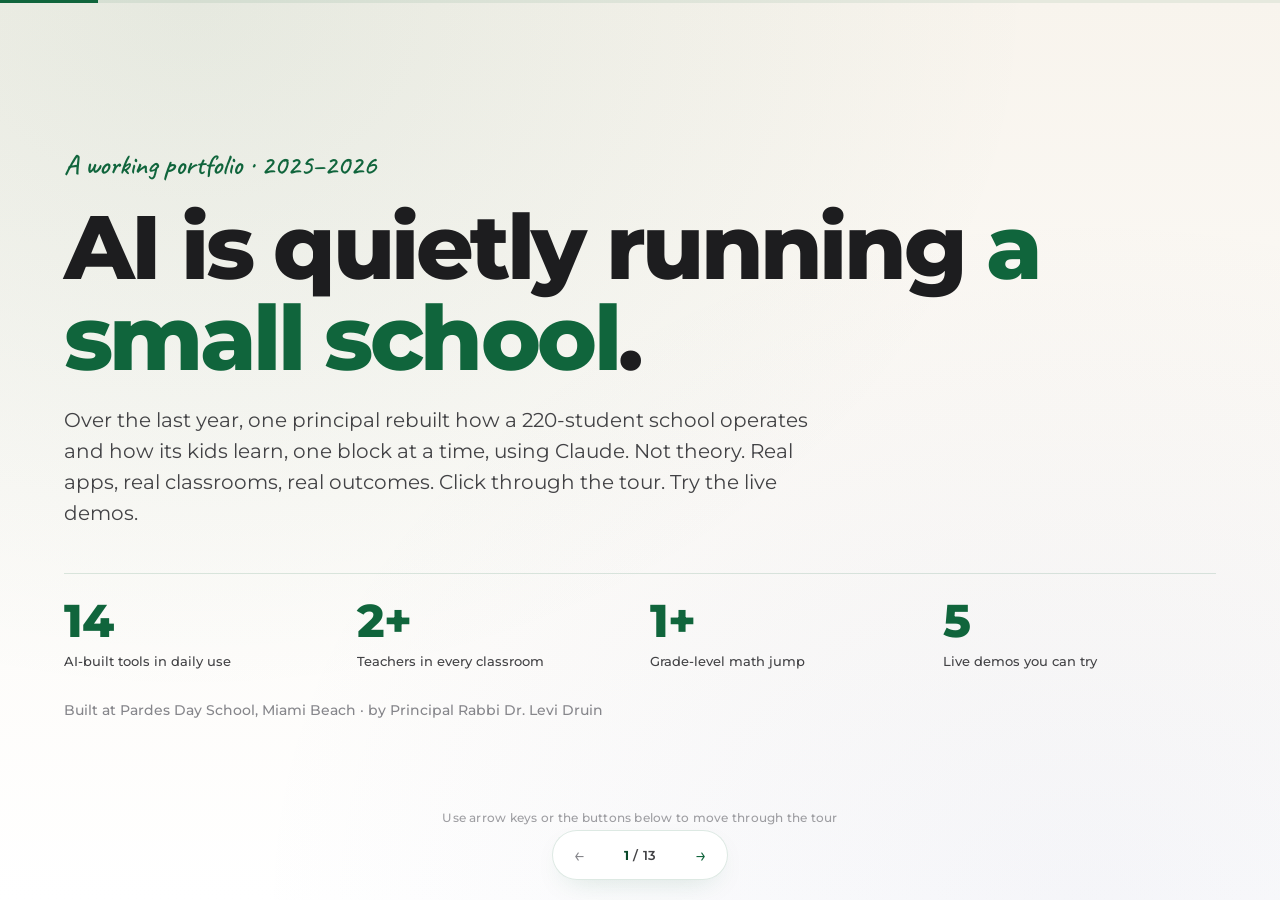
==== index.html @ 95c22a49 "Initial commit: AI portfolio Shareable portfolio of AI tools built at Pardes Day School. Includes ma" ====
<!DOCTYPE html>
<html lang="en">
<head>
<meta charset="utf-8">
<meta name="viewport" content="width=device-width, initial-scale=1">
<meta name="theme-color" content="#0a4a2b">
<title>AI Inside a Small School &middot; A working portfolio</title>
<meta name="description" content="How one principal rebuilt a 220-student school's operations and curriculum with Claude. Interactive demos inside.">
<!-- If you host at a different URL, update the two absolute URLs below so link previews work on iMessage, Slack, and email. -->
<meta property="og:title" content="AI Inside a Small School">
<meta property="og:description" content="How one principal rebuilt a 220-student school with Claude. Five live demos inside.">
<meta property="og:type" content="website">
<meta property="og:url" content="https://drlevidruin.github.io/ai-portfolio/">
<meta property="og:image" content="https://drlevidruin.github.io/ai-portfolio/assets/og-image.png">
<meta property="og:image:type" content="image/png">
<meta property="og:image:width" content="1200">
<meta property="og:image:height" content="630">
<meta name="twitter:card" content="summary_large_image">
<meta name="twitter:title" content="AI Inside a Small School">
<meta name="twitter:description" content="A working portfolio of AI tools built for a 220-student school.">
<meta name="twitter:image" content="https://drlevidruin.github.io/ai-portfolio/assets/og-image.png">
<link rel="icon" type="image/svg+xml" href="assets/favicon.svg">
<link rel="preconnect" href="https://fonts.googleapis.com">
<link rel="preconnect" href="https://fonts.gstatic.com" crossorigin>
<link href="https://fonts.googleapis.com/css2?family=Caveat:wght@500;600;700&family=Montserrat:wght@400;500;600;700;800&display=swap" rel="stylesheet">
<link rel="stylesheet" href="assets/css/deck.css">
</head>
<body>

<div class="progress"><div class="progress-fill" id="progressFill"></div></div>

<div class="deck" id="deck">

  <!-- SLIDE 1: HERO -->
  <section class="slide slide--hero active">
    <div class="slide-inner">
      <span class="section-label">A working portfolio &middot; 2025&ndash;2026</span>
      <h1>AI is quietly running <em>a small school</em>.</h1>
      <p class="lede">
        Over the last year, one principal rebuilt how a 220-student school operates and how its kids learn, one block at a time, using Claude. Not theory. Real apps, real classrooms, real outcomes. Click through the tour. Try the live demos.
      </p>
      <div class="stat-row">
        <div class="stat">
          <div class="num">14</div>
          <div class="lab">AI-built tools in daily use</div>
        </div>
        <div class="stat">
          <div class="num">2+</div>
          <div class="lab">Teachers in every classroom</div>
        </div>
        <div class="stat">
          <div class="num">1+</div>
          <div class="lab">Grade-level math jump</div>
        </div>
        <div class="stat">
          <div class="num">5</div>
          <div class="lab">Live demos you can try</div>
        </div>
      </div>
      <div class="contact-line">
        Built at Pardes Day School, Miami Beach &middot; by Principal Rabbi Dr. Levi Druin
      </div>
    </div>
  </section>

  <!-- SLIDE 2: THE WOW STORY -->
  <section class="slide slide--wow">
    <div class="slide-inner">
      <div class="wow-header">
        <span class="section-label">The story that started everything</span>
        <h2>We saved a teaching line. The kids jumped a grade level in math.</h2>
      </div>

      <div class="wow-card">
        <span class="tag">Math &middot; 2025&ndash;2026</span>
        <h3>We chose to equip, not to hire. The results came back fast.</h3>

        <div class="wow-grid">
          <div>
            <h4>The problem</h4>
            <p>A small school could not afford another full-time assistant teacher for math support. Kids who needed extra practice were falling behind, and hiring more staff was not an option.</p>
          </div>
          <div>
            <h4>What we did</h4>
            <p>We went all-in on <strong>HMH Waggle</strong> for adaptive math practice K&ndash;8, licensed 120 students and 6 teachers, and wired it into our own student information system so teachers could track growth in one place. Instead of hiring, we equipped.</p>
          </div>
        </div>

        <div class="impact-stats">
          <div class="impact-stat">
            <div class="n">1+ grade level</div>
            <div class="l">Average math growth in a short window</div>
          </div>
          <div class="impact-stat">
            <div class="n">1 assistant teacher</div>
            <div class="l">Line item we did not have to fund</div>
          </div>
          <div class="impact-stat">
            <div class="n">120 kids</div>
            <div class="l">Personalized practice every week</div>
          </div>
        </div>
      </div>
    </div>
  </section>

  <!-- SLIDE 3: TRY THE DEMOS -->
  <section class="slide slide--demos">
    <div class="slide-inner">
      <div class="slide-title" style="text-align: center;">
        <span class="section-label">Five live demos</span>
        <h2>Click any one. Poke around. No login needed.</h2>
        <p class="sub" style="max-width: 60ch; margin: 18px auto 0;">Each demo runs in your browser with safe dummy data. No real student information anywhere.</p>
      </div>
      <div class="demo-grid">

        <a class="demo-card" href="demos/whatsapp-bot/">
          <div class="demo-icon wa">WA</div>
          <h3>WhatsApp Bot</h3>
          <p>Type a message. Watch Claude read it, decide what it is, and route it automatically.</p>
          <span class="open-hint">Try the demo</span>
        </a>

        <a class="demo-card" href="demos/sis-dashboard/">
          <div class="demo-icon sis">SIS</div>
          <h3>Student Information System</h3>
          <p>A fake classroom with 10 demo students. Click a student, see report card fields, observation notes, growth.</p>
          <span class="open-hint">Try the demo</span>
        </a>

        <a class="demo-card" href="demos/ptc-scheduling/">
          <div class="demo-icon ptc">PTC</div>
          <h3>Parent-Teacher Scheduling</h3>
          <p>Pretend you are a parent. Sign in, see your (fake) kids' teachers, book a 15-minute slot.</p>
          <span class="open-hint">Try the demo</span>
        </a>

        <a class="demo-card" href="demos/reflect-survey/">
          <div class="demo-icon ref">REF</div>
          <h3>Reflect Feedback Survey</h3>
          <p>A working leadership feedback survey. Answer 5 questions, get a sample report at the end.</p>
          <span class="open-hint">Try the demo</span>
        </a>

        <a class="demo-card" href="demos/kriah-coach/">
          <div class="demo-icon kri">KC</div>
          <h3>Kriah Coach</h3>
          <p>A Hebrew reading tracker with demo students. See weekly progress, letters mastered, fluency scores.</p>
          <span class="open-hint">Try the demo</span>
        </a>

      </div>
    </div>
  </section>

  <!-- SLIDE 4: ACT 1 TITLE -->
  <section class="slide slide--act">
    <div class="slide-inner">
      <span class="section-label">Act 1</span>
      <h2>Running the school, <em>smarter</em>.</h2>
      <p class="sub">The back office used to be paper, email, and spreadsheets. Now it is a set of small AI-powered apps that each erase an hour of someone's day.</p>
    </div>
  </section>

  <!-- SLIDE 5: OPS APPS GRID -->
  <section class="slide">
    <div class="slide-inner">
      <div class="slide-title">
        <span class="section-label">The daily operations stack</span>
        <h2>Five apps running the school right now.</h2>
      </div>
      <div class="project-grid">

        <a class="card flagship" href="demos/whatsapp-bot/">
          <span class="tag">Live &middot; Staff-wide</span>
          <h3>Pardes WhatsApp Bot</h3>
          <p class="summary">Staff text the school number. Claude reads the message, decides whether it is a time-off request or a supply order, and routes it to the right place. No app to download. Nobody re-types anything.</p>
          <div class="rows">
            <div class="row"><span class="k">Replaces</span><span class="v">Email chains, manual re-entry, Slack pings for supply requests.</span></div>
            <div class="row"><span class="k">Cost</span><span class="v"><b>Roughly $0.0017 per message</b> for Claude classification, based on our observed usage. Negligible compared to the hours it saves.</span></div>
          </div>
          <span class="open-hint">Try the live demo</span>
        </a>

        <a class="card" href="demos/sis-dashboard/">
          <span class="tag">Live &middot; 220 students</span>
          <h3>Student Information System</h3>
          <p class="summary">A custom student information system fit to a small school, with 10 sub-apps: admissions, assessments, observation, kriah tracking, and more.</p>
          <div class="rows">
            <div class="row"><span class="k">Replaces</span><span class="v">Commercial SIS platforms that <b>start at $10,000 per year</b>.</span></div>
            <div class="row"><span class="k">Built</span><span class="v">Apps Script + React + Firebase.</span></div>
          </div>
          <span class="open-hint">Try the live demo</span>
        </a>

        <a class="card" href="demos/ptc-scheduling/">
          <span class="tag">Live &middot; Every family</span>
          <h3>Parent-Teacher Conferences</h3>
          <p class="summary">Parents sign in, see every one of their kids' teachers on one dashboard, and book 15-minute slots. Mobile-first.</p>
          <div class="rows">
            <div class="row"><span class="k">Before</span><span class="v">Calendly links, email chains, families with three kids juggling three flows.</span></div>
            <div class="row"><span class="k">Impact</span><span class="v">A parent with three kids sees all their conferences in under 30 seconds.</span></div>
          </div>
          <span class="open-hint">Try the live demo</span>
        </a>

        <div class="card">
          <span class="tag">Live &middot; All staff</span>
          <h3>Staff Time Clock</h3>
          <p class="summary">A web-based time clock tied to our own attendance engine. Teachers clock in from any device. Payroll gets clean data automatically.</p>
          <div class="rows">
            <div class="row"><span class="k">Replaces</span><span class="v">Paper sign-in and per-employee time-tracking subscriptions.</span></div>
            <div class="row"><span class="k">Built</span><span class="v">Apps Script + custom attendance engine + email digests.</span></div>
          </div>
        </div>

        <a class="card" href="https://drlevidruin.github.io/pardes-website/" target="_blank" rel="noopener">
          <span class="tag">Live &middot; Public</span>
          <h3>pardesdayschool.org</h3>
          <p class="summary">The school's public website, rebuilt in-house with AI. Fast, warm, and tells the Pardes story. Paired with a full rebrand strategy.</p>
          <div class="rows">
            <div class="row"><span class="k">Replaces</span><span class="v">Web-agency quotes that ranged from several thousand dollars up.</span></div>
            <div class="row"><span class="k">Built</span><span class="v">HTML + JSON data layer for no-code staff edits.</span></div>
          </div>
          <span class="open-hint">Open the live site</span>
        </a>

      </div>
    </div>
  </section>

  <!-- SLIDE 6: DATA ARCHITECTURE -->
  <section class="slide slide--data">
    <div class="slide-inner">
      <div class="slide-title">
        <span class="section-label">Behind the scenes</span>
        <h2>How all of these apps actually talk to each other.</h2>
        <p class="sub" style="max-width: 68ch; margin-top: 14px;">None of these tools work in isolation. The WhatsApp bot writes into the SIS. The Time Clock pipes attendance into every student view. Waggle's math data shows up on the student card. Claude is the brain that ties it together in natural language. Here is the actual data flow.</p>
      </div>
      <div class="arch">
        <!-- Sources -->
        <div class="arch-col">
          <div class="arch-group-label">Who touches the system</div>
          <div class="arch-node src">Staff phone<span>WhatsApp</span></div>
          <div class="arch-node src">Parent phone<span>Web app</span></div>
          <div class="arch-node src">Teacher laptop<span>SIS login</span></div>
          <div class="arch-node src">Student Chromebook<span>Waggle</span></div>
        </div>
        <!-- Middle -->
        <div class="arch-col center">
          <div class="arch-group-label">The apps</div>
          <div class="arch-node app">WhatsApp Bot</div>
          <div class="arch-node app">PTC Scheduling</div>
          <div class="arch-node app brain">Pardes SIS<span>brain of it all</span></div>
          <div class="arch-node app">Kriah Coach</div>
          <div class="arch-node app">Time Clock</div>
        </div>
        <!-- Storage -->
        <div class="arch-col">
          <div class="arch-group-label">Where the data lives</div>
          <div class="arch-node store">Google Sheets<span>queues + logs</span></div>
          <div class="arch-node store">Firebase<span>SIS records</span></div>
          <div class="arch-node store">Google Calendar<span>PTC bookings</span></div>
          <div class="arch-node store">Email<span>notifications</span></div>
          <div class="arch-node store claude">Claude<span>natural-language layer</span></div>
        </div>
      </div>
      <div class="arch-note">
        <strong>Every box on this diagram is live in our school.</strong> The SIS is built from Apps Script and Firebase. The WhatsApp bot uses Claude to route messages. Data flows between them without anyone re-typing, which is the whole point.
      </div>
    </div>
  </section>

  <!-- SLIDE 7: WEBSITE SHOWCASE -->
  <section class="slide slide--site">
    <div class="slide-inner">
      <div class="slide-title">
        <span class="section-label">The public face</span>
        <h2>pardesdayschool.org, rebuilt from scratch.</h2>
        <p class="sub" style="max-width: 64ch; margin-top: 14px;">The school's public website, designed and built in-house with AI. Apple-inspired storytelling, mobile-first, and maintainable by non-developers through a simple JSON data layer. Every fact on the site is a line in a JSON file the office can edit.</p>
      </div>
      <div class="site-grid">
        <a class="site-preview" href="https://drlevidruin.github.io/pardes-website/" target="_blank" rel="noopener">
          <div class="browser-chrome">
            <div class="dots"><span></span><span></span><span></span></div>
            <div class="bar">pardesdayschool.org</div>
          </div>
          <div class="site-hero">
            <div class="nav-strip">
              <div class="nav-logo">Pardes Day School</div>
              <div class="nav-links"><span>About</span><span>Elementary</span><span>Preschool</span><span>Middle School</span></div>
              <div class="nav-cta">Meet the Team</div>
            </div>
            <div class="hero-label">Est. 2011 &middot; Miami Beach</div>
            <div class="hero-h">The school you <em>wish</em> you had growing up.</div>
            <div class="hero-sub">The Pardes Way &middot; Discover the Difference</div>
          </div>
          <div class="site-footer">Click to open the real site</div>
        </a>
        <div class="site-points">
          <div class="spt">
            <div class="spt-num">1</div>
            <div>
              <h4>JSON-driven content</h4>
              <p>Staff add a newsletter, testimonial, or alert by editing a single JSON line. No code, no CMS license, no web developer.</p>
            </div>
          </div>
          <div class="spt">
            <div class="spt-num">2</div>
            <div>
              <h4>Mobile-first, Apple-inspired</h4>
              <p>The homepage is seven sections long, tells the Pardes story, and loads in under a second. Matches the brand voice.</p>
            </div>
          </div>
          <div class="spt">
            <div class="spt-num">3</div>
            <div>
              <h4>Connected to admissions</h4>
              <p>Inquiry form feeds the SIS admissions module. Every lead is tracked from first click to enrollment.</p>
            </div>
          </div>
          <div class="spt">
            <div class="spt-num">4</div>
            <div>
              <h4>Replaces a web agency</h4>
              <p>A typical agency quote for a comparable school website runs several thousand dollars. This one cost a weekend of work.</p>
            </div>
          </div>
        </div>
      </div>
    </div>
  </section>

  <!-- SLIDE 8: ACT 2 TITLE -->
  <section class="slide slide--act sage">
    <div class="slide-inner">
      <span class="section-label">Act 2</span>
      <h2>Helping kids <em>actually learn</em>.</h2>
      <p class="sub">The back-office apps matter. But this is why we do it. AI in the hands of a real classroom looks different than AI in a startup.</p>
    </div>
  </section>

  <!-- SLIDE 7: CLASSROOM MODULES -->
  <section class="slide">
    <div class="slide-inner">
      <div class="slide-title">
        <span class="section-label">In every classroom</span>
        <h2>Six AI modules inside the SIS.</h2>
      </div>
      <div class="project-grid three">

        <a class="card compact" href="demos/kriah-coach/">
          <span class="tag">Hebrew reading &middot; Try it</span>
          <h3>Kriah Coach</h3>
          <p class="summary">Tracks every child's Hebrew reading: letters, nekudos, fluency, week by week. The foundation of a Jewish child's education.</p>
          <span class="open-hint">Try the live demo</span>
        </a>

        <div class="card compact">
          <span class="tag">Hebrew grammar</span>
          <h3>Lashon HaTorah</h3>
          <p class="summary">Digital redesign of a four-workbook Hebrew grammar curriculum. Prefixes, suffixes, verb tense, all tracked with AI help.</p>
        </div>

        <div class="card compact">
          <span class="tag">Teacher growth</span>
          <h3>Teacher Observation</h3>
          <p class="summary">Walkthrough observations and coaching notes in a structured app. Feedback lands faster. Patterns become visible.</p>
        </div>

        <div class="card compact">
          <span class="tag">Judaic skills</span>
          <h3>Shorashim</h3>
          <p class="summary">Hebrew root-word mastery tracking. The connective tissue of the whole Judaic curriculum.</p>
        </div>

        <div class="card compact">
          <span class="tag">Students</span>
          <h3>ReturnIT</h3>
          <p class="summary">Tracks student item returns and lost-and-found. Parents get notified. Items actually come home.</p>
        </div>

        <div class="card compact">
          <span class="tag">Families</span>
          <h3>Admissions</h3>
          <p class="summary">Application intake and tracking inside the SIS, so every prospective family is followed from inquiry to enrollment.</p>
        </div>

      </div>
    </div>
  </section>

  <!-- SLIDE 8: ACT 3 TITLE -->
  <section class="slide slide--act">
    <div class="slide-inner">
      <span class="section-label">Act 3</span>
      <h2>The <em>soul</em> of the school.</h2>
      <p class="sub">AI is a tool. The soul is ours. Here is what happens when you hand a principal a language model and tell him to build something beautiful for his kids.</p>
    </div>
  </section>

  <!-- SLIDE 9: ARTIFACT GALLERY -->
  <section class="slide slide--gallery">
    <div class="slide-inner">
      <div class="slide-title">
        <span class="section-label">Things made for our kids</span>
      </div>
      <div class="gallery-grid">

        <a class="artifact" href="artifacts/2nd-grade-haggadah-sample.pdf" target="_blank" rel="noopener">
          <div class="thumb hag">My Pesach Haggadah<br>2nd Grade</div>
          <h4>2nd Grade Haggadah</h4>
          <p>A full illustrated, print-ready Passover Haggadah tuned for 2nd graders. Used at real seders this year.</p>
          <span class="open-hint">Open the PDF</span>
        </a>

        <a class="artifact" href="artifacts/5th-grade-haggadah-cheat-sheet.pdf" target="_blank" rel="noopener">
          <div class="thumb cheat">5th Grade<br>Haggadah Cheat Sheet</div>
          <h4>5th Grade Cheat Sheet</h4>
          <p>The quick-reference companion for 5th graders leading parts of the seder.</p>
          <span class="open-hint">Open the PDF</span>
        </a>

        <a class="artifact" href="artifacts/rosh-chodesh-dad-jokes.pdf" target="_blank" rel="noopener">
          <div class="thumb jokes">Happy Rosh Chodesh<br>Adar Dad Jokes</div>
          <h4>Rosh Chodesh Adar Dad Jokes</h4>
          <p>Because sometimes AI should make you laugh. A printable holiday dad-jokes PDF. The kids loved it.</p>
          <span class="open-hint">Open the PDF</span>
        </a>

        <div class="artifact">
          <div class="thumb deck">Haggadah<br>Teaching Deck</div>
          <h4>Haggadah Teaching Deck</h4>
          <p>A premium illustrated teaching deck (57 MB) built alongside the Haggadah. Slides, art, printable pages for the classroom.</p>
        </div>

        <div class="artifact">
          <div class="thumb guide">SIS<br>Staff Guide</div>
          <h4>SIS Staff Guide</h4>
          <p>A polished 3 MB illustrated staff manual. The kind of doc a consulting firm would charge real money to produce.</p>
        </div>

        <div class="artifact">
          <div class="thumb brand">The Pardes Way<br>Rebrand Strategy</div>
          <h4>Brand Strategy Document</h4>
          <p>A full brand strategy document, AI-assisted, shaping how the school talks about itself everywhere.</p>
        </div>

      </div>
    </div>
  </section>

  <!-- SLIDE 10: ACT 4 - REFLECT -->
  <section class="slide slide--single">
    <div class="slide-inner">
      <div class="slide-title" style="text-align: center;">
        <span class="section-label">One more thing</span>
        <h2>The project I am most proud of.</h2>
      </div>
      <a class="card flagship big featured-card" href="demos/reflect-survey/">
        <span class="tag">Strategic &middot; Try the demo</span>
        <h3>Reflect</h3>
        <p class="summary">The tool that tells a leader what their staff, board, and supervisors actually think. Running a small organization is isolating work. Reflect ends the silence around it.</p>
        <div class="rows">
          <div class="row"><span class="k">Replaces</span><span class="v">Corporate feedback tools that <b>run $5,000 to $15,000 per year</b> and are built for HR departments, not real leaders.</span></div>
          <div class="row"><span class="k">Built</span><span class="v">Full product: master plan, legal templates, supervisor and staff invite flows, survey prototype, and a clean report format.</span></div>
          <div class="row"><span class="k">Try it</span><span class="v">Take the sample survey. Get a sample report at the end.</span></div>
        </div>
        <span class="open-hint">Try the live demo</span>
      </a>
    </div>
  </section>

  <!-- SLIDE 11: CLOSING -->
  <section class="slide slide--closing">
    <div class="slide-inner closing-inner">
      <span class="section-label">What comes next</span>
      <h2>This is just the <em>beginning</em>.</h2>
      <p class="closing-lede">
        The goal was never the tech. It was a better education for every child. What you just saw is a year of quiet building, after hours, for one reason: the kids deserve the same caliber of tools a startup in Silicon Valley gets to use. If one principal with a laptop and Claude can do this, every small organization can do a version of it.
      </p>

      <div class="next-grid">
        <div class="next-item">
          <div class="n">Coming</div>
          <h4>AI tutors for every subject</h4>
          <p>Kriah Coach was the start. Imagine a Chumash tutor, a Mishnah tutor, a math tutor, each knowing where every child is and what they need tomorrow.</p>
        </div>
        <div class="next-item">
          <div class="n">Coming</div>
          <h4>A Kriah Coach that listens</h4>
          <p>Voice AI that actually hears a child read aloud, tells them which word they stumbled on, and tracks it for the teacher. Every kid, every day.</p>
        </div>
        <div class="next-item">
          <div class="n">Coming</div>
          <h4>A parent family assistant</h4>
          <p>A portal that answers every parent question in plain language, on their phone. Homework, snacks, schedules, report cards, all in one place.</p>
        </div>
      </div>

      <div class="signature">
        <div>Built at Pardes Day School &middot; Miami Beach &middot; Principal Rabbi Dr. Levi Druin</div>
        <div><a href="https://drlevidruin.github.io/pardes-website/" target="_blank" rel="noopener">View the rebuilt site &rarr;</a></div>
      </div>
    </div>
  </section>

</div>

<div class="hint">Use arrow keys or the buttons below to move through the tour</div>

<div class="nav-bar">
  <button type="button" class="nav-btn prev" id="prevBtn" aria-label="Previous slide">&#8592;</button>
  <div class="counter"><span class="curr" id="counter">1</span> / <span id="total">13</span></div>
  <button type="button" class="nav-btn next" id="nextBtn" aria-label="Next slide">&#8594;</button>
</div>

<script src="assets/deck.js"></script>
</body>
</html>
---- assets/css/deck.css ----
:root {
  --forest: #10653c;
  --forest-dark: #0a4a2b;
  --forest-soft: #b7e2c6;
  --navy: #343e85;
  --cream: #f8f4ed;
  --sage: #e8ede5;
  --sage-light: #f0f4ee;
  --white: #ffffff;
  --text-dark: #1d1d1f;
  --text-body: #424245;
  --text-light: #86868b;
  --line: rgba(16, 101, 60, 0.14);
  --line-soft: rgba(0, 0, 0, 0.06);
}
* { box-sizing: border-box; }
html, body { height: 100%; }
body {
  margin: 0;
  font-family: 'Montserrat', system-ui, -apple-system, sans-serif;
  font-size: 17px;
  line-height: 1.55;
  color: var(--text-body);
  background: var(--white);
  -webkit-font-smoothing: antialiased;
  overflow: hidden;
}
h1, h2, h3, h4 {
  font-family: 'Montserrat', sans-serif;
  font-weight: 800;
  letter-spacing: -0.02em;
  line-height: 1.04;
  color: var(--text-dark);
  margin: 0;
}
a { color: inherit; text-decoration: none; }
strong { color: var(--forest); font-weight: 700; }
.section-label {
  display: inline-block;
  font-family: 'Caveat', cursive;
  font-size: 28px;
  font-weight: 600;
  color: var(--forest);
  margin-bottom: 14px;
}

/* Deck */
.deck { position: relative; width: 100vw; height: 100vh; overflow: hidden; }
.slide {
  position: absolute; inset: 0;
  padding: clamp(40px, 5vw, 72px) clamp(28px, 5vw, 80px) 100px;
  opacity: 0;
  transform: translateY(24px);
  transition: opacity 0.45s ease, transform 0.55s cubic-bezier(0.16, 1, 0.3, 1);
  pointer-events: none;
  overflow: auto;
  display: flex;
  flex-direction: column;
  justify-content: center;
}
.slide.active { opacity: 1; transform: translateY(0); pointer-events: auto; }
.slide-inner { max-width: 1200px; margin: 0 auto; width: 100%; }

/* Progress + nav */
.progress { position: fixed; top: 0; left: 0; right: 0; height: 3px; background: rgba(16, 101, 60, 0.08); z-index: 100; }
.progress-fill { height: 100%; background: var(--forest); width: 0%; transition: width 0.45s cubic-bezier(0.16, 1, 0.3, 1); }
.nav-bar {
  position: fixed; bottom: 20px; left: 50%; transform: translateX(-50%);
  display: flex; align-items: center; gap: 8px;
  background: rgba(255, 255, 255, 0.9);
  backdrop-filter: blur(14px); -webkit-backdrop-filter: blur(14px);
  border: 1px solid var(--line); border-radius: 999px;
  padding: 6px 8px; z-index: 50;
  box-shadow: 0 10px 30px -14px rgba(16, 101, 60, 0.22);
}
.nav-btn {
  width: 36px; height: 36px;
  border: none; background: transparent; color: var(--forest);
  font-size: 20px; line-height: 1; border-radius: 999px;
  cursor: pointer; display: inline-flex; align-items: center; justify-content: center;
  transition: background 0.18s ease; font-family: inherit;
}
.nav-btn:hover { background: var(--sage-light); }
.nav-btn:disabled { color: var(--text-light); cursor: not-allowed; }
.counter { font-size: 13px; font-weight: 600; color: var(--text-body); padding: 0 14px; min-width: 70px; text-align: center; letter-spacing: 0.02em; }
.counter .curr { color: var(--forest-dark); font-weight: 700; }
.hint { position: fixed; bottom: 72px; left: 50%; transform: translateX(-50%); font-size: 12px; color: var(--text-light); font-weight: 500; letter-spacing: 0.02em; opacity: 0.8; pointer-events: none; z-index: 40; }

/* Hero */
.slide--hero {
  background:
    radial-gradient(ellipse at 15% 0%, rgba(16,101,60,0.08) 0%, transparent 55%),
    radial-gradient(ellipse at 85% 100%, rgba(52,62,133,0.05) 0%, transparent 55%),
    linear-gradient(180deg, var(--cream) 0%, #ffffff 100%);
}
.slide--hero h1 { font-size: clamp(44px, 7vw, 92px); line-height: 1.02; color: var(--text-dark); max-width: 16ch; font-weight: 800; letter-spacing: -0.04em; }
.slide--hero h1 em { font-style: normal; color: var(--forest); }
.slide--hero .lede { margin-top: 22px; font-size: clamp(17px, 1.8vw, 20px); max-width: 58ch; color: var(--text-body); line-height: 1.55; }
.stat-row { display: grid; grid-template-columns: repeat(4, 1fr); gap: 20px; margin-top: 44px; padding-top: 24px; border-top: 1px solid var(--line); }
.stat .num { font-size: clamp(30px, 4.4vw, 46px); font-weight: 800; color: var(--forest); line-height: 1; letter-spacing: -0.03em; }
.stat .lab { margin-top: 8px; font-size: 12.5px; color: var(--text-body); font-weight: 500; }
.contact-line { margin-top: 28px; font-size: 13.5px; color: var(--text-light); font-weight: 500; }
.contact-line a { color: var(--navy); font-weight: 600; }
.contact-line a:hover { color: var(--forest); }

/* Wow */
.slide--wow { background: var(--cream); }
.wow-header { text-align: center; margin-bottom: 28px; }
.wow-header h2 { font-size: clamp(28px, 4vw, 44px); color: var(--text-dark); max-width: 24ch; margin: 0 auto; font-weight: 800; letter-spacing: -0.03em; }
.wow-card {
  background: var(--white); border: 1px solid var(--line); border-radius: 20px;
  padding: clamp(28px, 4vw, 48px); position: relative; overflow: hidden;
  box-shadow: 0 24px 50px -32px rgba(16, 101, 60, 0.22);
}
.wow-card::before { content: ""; position: absolute; left: 0; top: 0; bottom: 0; width: 5px; background: var(--forest); }
.wow-card .tag { display: inline-block; font-size: 11px; letter-spacing: 0.14em; text-transform: uppercase; color: var(--forest); font-weight: 700; padding: 6px 12px; border: 1px solid var(--line); border-radius: 999px; margin-bottom: 18px; }
.wow-card h3 { font-size: clamp(24px, 3.2vw, 36px); color: var(--text-dark); max-width: 22ch; font-weight: 800; letter-spacing: -0.02em; }
.wow-grid { display: grid; grid-template-columns: 1fr 1fr; gap: 36px; margin-top: 28px; }
.wow-grid h4 { font-size: 11.5px; letter-spacing: 0.14em; text-transform: uppercase; color: var(--forest); font-weight: 700; margin-bottom: 8px; }
.wow-grid p { margin: 0; color: var(--text-body); font-size: 15.5px; line-height: 1.55; }
.impact-stats { display: grid; grid-template-columns: repeat(3, 1fr); gap: 24px; margin-top: 32px; padding-top: 24px; border-top: 1px solid var(--line); }
.impact-stat .n { font-size: clamp(20px, 2.6vw, 28px); font-weight: 800; color: var(--forest); letter-spacing: -0.02em; line-height: 1.05; }
.impact-stat .l { margin-top: 6px; font-size: 12.5px; color: var(--text-body); font-weight: 500; line-height: 1.45; }

/* Act intro */
.slide--act { text-align: center; background: radial-gradient(ellipse at 50% 20%, rgba(16,101,60,0.05), transparent 60%), #ffffff; }
.slide--act.sage { background: var(--sage-light); }
.slide--act .section-label { font-size: 32px; }
.slide--act h2 { font-size: clamp(40px, 6vw, 80px); color: var(--text-dark); max-width: 18ch; margin: 0 auto; font-weight: 800; letter-spacing: -0.035em; }
.slide--act h2 em { font-style: normal; color: var(--forest); }
.slide--act .sub { margin: 24px auto 0; max-width: 52ch; color: var(--text-body); font-size: clamp(16px, 1.6vw, 19px); }

/* Demo cards slide */
.slide--demos { background: linear-gradient(180deg, var(--cream) 0%, #ffffff 100%); }
.demo-grid { display: grid; grid-template-columns: repeat(3, 1fr); gap: 20px; margin-top: 20px; }
.demo-card {
  background: var(--white); border: 1px solid var(--line-soft); border-radius: 16px;
  padding: 24px; text-decoration: none; color: inherit; display: flex; flex-direction: column;
  transition: transform 0.2s ease, box-shadow 0.2s ease, border-color 0.2s ease;
  position: relative;
}
.demo-card:hover { transform: translateY(-4px); box-shadow: 0 20px 36px -22px rgba(16, 101, 60, 0.28); border-color: var(--line); }
.demo-icon {
  width: 52px; height: 52px; border-radius: 12px; display: flex; align-items: center; justify-content: center;
  color: white; font-weight: 800; font-size: 18px; letter-spacing: -0.01em; margin-bottom: 16px;
}
.demo-icon.wa { background: linear-gradient(135deg, #10653c, #25d366); }
.demo-icon.sis { background: linear-gradient(135deg, #343e85, #10653c); }
.demo-icon.ptc { background: linear-gradient(135deg, #d4940a, #10653c); }
.demo-icon.ref { background: linear-gradient(135deg, #0a4a2b, #343e85); }
.demo-icon.kri { background: linear-gradient(135deg, #343e85, #d4940a); }
.demo-card h3 { font-size: 20px; color: var(--text-dark); margin-bottom: 8px; font-weight: 800; letter-spacing: -0.01em; }
.demo-card p { font-size: 14px; color: var(--text-body); margin: 0 0 14px; line-height: 1.5; }
.demo-card .open-hint { margin-top: auto; font-size: 12.5px; font-weight: 700; color: var(--forest); letter-spacing: 0.04em; text-transform: uppercase; display: inline-flex; align-items: center; gap: 5px; }
.demo-card .open-hint::after { content: "\2192"; transition: transform 0.2s ease; }
.demo-card:hover .open-hint::after { transform: translateX(3px); }

/* Project cards */
.slide-title { margin-bottom: 28px; }
.slide-title .section-label { font-size: 24px; }
.slide-title h2 { font-size: clamp(26px, 3.6vw, 38px); color: var(--text-dark); font-weight: 800; letter-spacing: -0.02em; }
.project-grid { display: grid; grid-template-columns: repeat(2, 1fr); gap: 18px; }
.project-grid.three { grid-template-columns: repeat(3, 1fr); }
.card {
  background: var(--white); border: 1px solid var(--line-soft); border-radius: 16px;
  padding: 24px; position: relative; display: flex; flex-direction: column;
  transition: transform 0.2s ease, box-shadow 0.2s ease, border-color 0.2s ease;
  color: inherit; text-decoration: none; min-height: 0;
}
a.card:hover { transform: translateY(-3px); box-shadow: 0 18px 36px -22px rgba(16, 101, 60, 0.25); border-color: var(--line); }
.card .tag { display: inline-block; font-size: 10.5px; letter-spacing: 0.14em; text-transform: uppercase; color: var(--forest); font-weight: 700; margin-bottom: 10px; }
.card h3 { font-size: 22px; color: var(--text-dark); margin-bottom: 10px; font-weight: 800; letter-spacing: -0.02em; }
.card .summary { color: var(--text-body); font-size: 14.5px; margin-bottom: 14px; line-height: 1.5; }
.card .rows { display: flex; flex-direction: column; gap: 8px; margin-top: auto; padding-top: 14px; border-top: 1px solid var(--line-soft); }
.card .row { display: grid; grid-template-columns: 72px 1fr; gap: 12px; font-size: 13px; }
.card .row .k { font-size: 9.5px; letter-spacing: 0.12em; text-transform: uppercase; color: var(--text-light); font-weight: 700; padding-top: 3px; }
.card .row .v { color: var(--text-body); line-height: 1.45; }
.card .row .v b { color: var(--forest); font-weight: 700; }
.card .open-hint { margin-top: 12px; font-size: 12px; font-weight: 600; color: var(--forest); display: inline-flex; align-items: center; gap: 4px; }
.card .open-hint::after { content: "\2192"; transition: transform 0.2s ease; }
a.card:hover .open-hint::after { transform: translateX(3px); }
.card.flagship { border-color: rgba(16, 101, 60, 0.3); background: linear-gradient(180deg, #ffffff 0%, #f5faf2 100%); }
.card.big h3 { font-size: 28px; margin-bottom: 14px; }
.card.big .summary { font-size: 16px; }
.card.compact h3 { font-size: 18px; }
.card.compact .summary { font-size: 13.5px; margin-bottom: 10px; }
.slide--single { justify-content: center; }
.featured-card { max-width: 900px; margin: 0 auto; width: 100%; }

/* Gallery */
.slide--gallery { background: var(--sage-light); }
.gallery-grid { display: grid; grid-template-columns: repeat(3, 1fr); gap: 16px; }
.artifact {
  background: var(--white); border: 1px solid var(--line-soft); border-radius: 14px;
  padding: 18px; position: relative; overflow: hidden;
  transition: transform 0.2s ease, box-shadow 0.2s ease;
  color: inherit; display: block; text-decoration: none;
}
a.artifact:hover { transform: translateY(-3px); box-shadow: 0 16px 30px -20px rgba(16, 101, 60, 0.25); }
.artifact .thumb {
  height: 130px; border-radius: 9px; margin-bottom: 14px;
  display: flex; align-items: center; justify-content: center;
  font-family: 'Montserrat', sans-serif; font-weight: 700; color: white;
  text-align: center; padding: 14px; line-height: 1.15; font-size: 17px; letter-spacing: -0.01em;
}
.thumb.hag { background: linear-gradient(135deg, #10653c, #343e85); }
.thumb.deck { background: linear-gradient(135deg, #343e85, #10653c); }
.thumb.jokes { background: linear-gradient(135deg, #d4940a, #10653c); }
.thumb.guide { background: linear-gradient(135deg, #0a4a2b, #343e85); }
.thumb.profile { background: linear-gradient(135deg, #343e85, #0a4a2b); }
.thumb.brand { background: linear-gradient(135deg, #10653c, #0a4a2b); }
.thumb.cheat { background: linear-gradient(135deg, #343e85, #d4940a); }
.artifact h4 { font-size: 16px; color: var(--text-dark); margin-bottom: 6px; font-weight: 800; letter-spacing: -0.01em; }
.artifact p { font-size: 13px; color: var(--text-body); margin: 0; line-height: 1.5; }
.artifact .open-hint { margin-top: 10px; font-size: 11.5px; font-weight: 600; color: var(--forest); display: inline-flex; align-items: center; gap: 4px; }
.artifact .open-hint::after { content: "\2192"; }

/* Closing */
.slide--closing { background: var(--forest-dark); color: var(--white); position: relative; }
.slide--closing::before { content: ""; position: absolute; inset: 0; background: radial-gradient(ellipse at 80% 0%, rgba(255,255,255,0.06), transparent 55%); pointer-events: none; }
.closing-inner { position: relative; z-index: 1; max-width: 1100px; margin: 0 auto; width: 100%; }
.slide--closing .section-label { color: var(--forest-soft); margin-bottom: 16px; font-size: 32px; }
.slide--closing h2 { font-size: clamp(36px, 5.4vw, 64px); color: var(--white); max-width: 24ch; margin: 0 0 20px; font-weight: 800; letter-spacing: -0.035em; }
.slide--closing h2 em { color: var(--forest-soft); font-style: normal; }
.slide--closing .closing-lede { font-size: clamp(15px, 1.6vw, 18px); max-width: 62ch; margin: 0 0 36px; color: rgba(255,255,255,0.84); line-height: 1.58; }
.next-grid { display: grid; grid-template-columns: repeat(3, 1fr); gap: 16px; margin-top: 28px; }
.next-item { border: 1px solid rgba(255,255,255,0.15); border-radius: 14px; padding: 22px; background: rgba(255,255,255,0.04); }
.next-item .n { font-family: 'Caveat', cursive; font-size: 20px; color: var(--forest-soft); margin-bottom: 4px; font-weight: 600; }
.next-item h4 { font-size: 18px; color: var(--white); margin-bottom: 8px; letter-spacing: -0.01em; }
.next-item p { font-size: 13.5px; color: rgba(255,255,255,0.78); margin: 0; line-height: 1.55; }
.signature { margin-top: 44px; padding-top: 28px; border-top: 1px solid rgba(255,255,255,0.15); color: rgba(255,255,255,0.72); font-size: 14px; display: flex; justify-content: space-between; align-items: center; flex-wrap: wrap; gap: 12px; }
.signature a { color: var(--forest-soft); font-weight: 600; }

/* Responsive */
@media (max-width: 900px) {
  .slide { padding: 40px 24px 96px; }
  .stat-row { grid-template-columns: 1fr 1fr; gap: 16px; }
  .wow-grid { grid-template-columns: 1fr; gap: 20px; }
  .impact-stats { grid-template-columns: 1fr; gap: 16px; }
  .project-grid, .project-grid.three, .demo-grid { grid-template-columns: 1fr; }
  .gallery-grid { grid-template-columns: 1fr; }
  .next-grid { grid-template-columns: 1fr; }
  .card { padding: 20px; }
  .card .row { grid-template-columns: 62px 1fr; }
  .hint { display: none; }
}
@media (max-width: 1100px) {
  .gallery-grid { grid-template-columns: repeat(2, 1fr); }
  .project-grid.three { grid-template-columns: repeat(2, 1fr); }
  .demo-grid { grid-template-columns: repeat(2, 1fr); }
}

/* ==========================================================================
   Data architecture slide
   ========================================================================== */
.slide--data { background: linear-gradient(180deg, #ffffff 0%, #f5faf2 100%); }
.arch {
  display: grid; grid-template-columns: 1fr 1.2fr 1fr; gap: 24px; margin-top: 12px;
  align-items: start;
}
.arch-col { display: flex; flex-direction: column; gap: 10px; position: relative; }
.arch-col.center { padding: 0 12px; }
.arch-group-label {
  font-family: 'Caveat', cursive; color: var(--forest); font-size: 19px; font-weight: 600;
  margin-bottom: 6px; letter-spacing: 0.01em;
}
.arch-node {
  background: var(--white); border: 1px solid var(--line-soft); border-radius: 12px;
  padding: 12px 16px; font-size: 14.5px; font-weight: 700; color: var(--text-dark);
  display: flex; flex-direction: column; gap: 2px;
  box-shadow: 0 4px 10px -6px rgba(16,101,60,0.18);
  position: relative;
}
.arch-node span {
  font-size: 11px; color: var(--text-light); font-weight: 500; letter-spacing: 0.02em;
}
.arch-node.src { border-left: 3px solid var(--navy); }
.arch-node.app { border-left: 3px solid var(--forest); background: #fafbfa; }
.arch-node.app.brain { background: linear-gradient(135deg, #0a4a2b, #10653c); color: white; border-left: 3px solid #d4940a; box-shadow: 0 10px 24px -10px rgba(16,101,60,0.4); }
.arch-node.app.brain span { color: var(--forest-soft); }
.arch-node.store { border-left: 3px solid #d4940a; }
.arch-node.store.claude { background: linear-gradient(135deg, #1d1d1f, #343e85); color: white; border-left: 3px solid var(--forest-soft); }
.arch-node.store.claude span { color: rgba(255,255,255,0.7); }
.arch-note {
  margin-top: 22px; padding: 16px 20px; background: white; border: 1px solid var(--line);
  border-radius: 12px; font-size: 14.5px; color: var(--text-body); line-height: 1.55;
  text-align: center;
}
.arch-note strong { color: var(--forest); font-weight: 700; }
@media (max-width: 900px) {
  .arch { grid-template-columns: 1fr; gap: 20px; }
}

/* ==========================================================================
   Website showcase slide
   ========================================================================== */
.slide--site { background: linear-gradient(180deg, var(--cream) 0%, #ffffff 100%); }
.site-grid { display: grid; grid-template-columns: 1.1fr 1fr; gap: 28px; margin-top: 16px; }
.site-preview {
  display: block; text-decoration: none; color: inherit;
  border-radius: 14px; overflow: hidden;
  background: white; border: 1px solid var(--line-soft);
  box-shadow: 0 24px 48px -24px rgba(16,101,60,0.2);
  transition: transform 0.2s ease, box-shadow 0.2s ease;
}
.site-preview:hover { transform: translateY(-3px); box-shadow: 0 28px 56px -24px rgba(16,101,60,0.3); }
.browser-chrome {
  display: flex; align-items: center; gap: 12px; padding: 10px 14px;
  background: #f5f5f3; border-bottom: 1px solid var(--line-soft);
}
.browser-chrome .dots { display: flex; gap: 6px; }
.browser-chrome .dots span { width: 10px; height: 10px; border-radius: 50%; background: #e0e0dc; }
.browser-chrome .bar {
  flex: 1; background: white; border: 1px solid #e9e9e5; border-radius: 999px;
  padding: 4px 12px; font-size: 11.5px; color: var(--text-light); font-family: 'SF Mono', Menlo, monospace;
}
.site-hero {
  padding: 32px 40px 40px;
  background:
    radial-gradient(ellipse at 80% 0%, rgba(52,62,133,0.08) 0%, transparent 55%),
    radial-gradient(ellipse at 0% 100%, rgba(16,101,60,0.06) 0%, transparent 55%),
    linear-gradient(180deg, var(--cream) 0%, #ffffff 100%);
  min-height: 280px;
}
.nav-strip {
  display: flex; align-items: center; gap: 20px; margin-bottom: 28px;
}
.nav-logo { font-weight: 800; color: var(--navy); font-size: 14px; letter-spacing: -0.01em; }
.nav-links { flex: 1; display: flex; gap: 14px; font-size: 11.5px; color: var(--text-body); font-weight: 600; }
.nav-cta { font-size: 11px; font-weight: 700; color: white; background: var(--forest); padding: 5px 10px; border-radius: 6px; }
.hero-label { font-family: 'Caveat', cursive; color: var(--forest); font-size: 22px; font-weight: 600; margin-bottom: 6px; }
.hero-h { font-size: 32px; font-weight: 800; color: var(--text-dark); letter-spacing: -0.025em; line-height: 1.05; max-width: 14ch; }
.hero-h em { color: #7ecc9f; font-style: italic; font-weight: 500; }
.hero-sub { margin-top: 16px; font-size: 13px; color: var(--text-body); font-weight: 600; }
.site-footer { padding: 10px 14px; background: #fafbfa; border-top: 1px solid var(--line-soft); font-size: 11.5px; color: var(--forest); font-weight: 700; text-align: center; letter-spacing: 0.04em; text-transform: uppercase; }
.site-points { display: flex; flex-direction: column; gap: 14px; }
.spt { display: grid; grid-template-columns: 34px 1fr; gap: 14px; align-items: start; }
.spt-num { width: 34px; height: 34px; border-radius: 50%; background: var(--sage-light); color: var(--forest-dark); display: flex; align-items: center; justify-content: center; font-weight: 800; font-size: 14px; flex-shrink: 0; }
.spt h4 { font-size: 16px; margin-bottom: 4px; font-weight: 800; letter-spacing: -0.01em; }
.spt p { font-size: 13.5px; color: var(--text-body); margin: 0; line-height: 1.5; }
@media (max-width: 900px) {
  .site-grid { grid-template-columns: 1fr; }
  .hero-h { font-size: 24px; }
  .nav-links { display: none; }
}
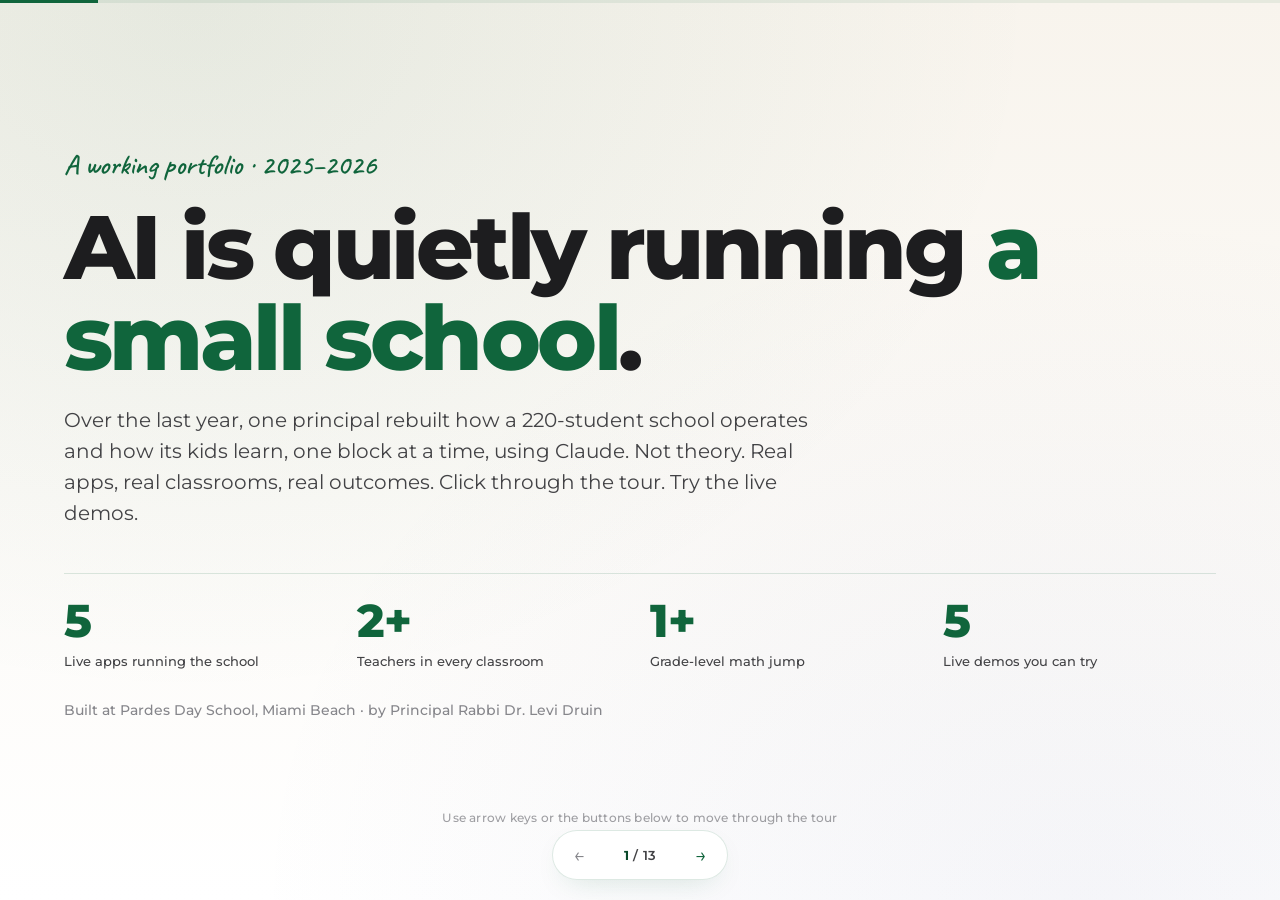
==== commit 8ff2d8ed: "Authenticity pass: match demos to the real Pardes systems Reflect: full rewrite to match the actual " ====
--- a/index.html
+++ b/index.html
@@ -41,8 +41,8 @@
       </p>
       <div class="stat-row">
         <div class="stat">
-          <div class="num">14</div>
-          <div class="lab">AI-built tools in daily use</div>
+          <div class="num">5</div>
+          <div class="lab">Live apps running the school</div>
         </div>
         <div class="stat">
           <div class="num">2+</div>
@@ -340,50 +340,50 @@
     </div>
   </section>
 
-  <!-- SLIDE 7: CLASSROOM MODULES -->
+  <!-- SLIDE 7: SIS FEATURES + FUTURE MODULES -->
   <section class="slide">
     <div class="slide-inner">
       <div class="slide-title">
-        <span class="section-label">In every classroom</span>
-        <h2>Six AI modules inside the SIS.</h2>
+        <span class="section-label">Inside the SIS</span>
+        <h2>What is live today, and what we are building next.</h2>
       </div>
       <div class="project-grid three">
 
+        <div class="card compact">
+          <span class="tag">Live &middot; Every teacher</span>
+          <h3>Dashboard + Profiles</h3>
+          <p class="summary">Student counts by grade and gender, click into a full profile with family info, attendance history, report card PDFs, and color-coded principal report history.</p>
+        </div>
+
+        <div class="card compact">
+          <span class="tag">Live &middot; Every day</span>
+          <h3>Attendance V2</h3>
+          <p class="summary">Google Forms-based attendance intake with tardy detection. Teachers submit daily, results feed the SIS instantly. Parent tardy emails ready to enable when the policy is approved.</p>
+        </div>
+
+        <div class="card compact">
+          <span class="tag">Live &middot; All staff</span>
+          <h3>Staff Directory</h3>
+          <p class="summary">Staff records, clock-in and clock-out data, PTO tracking, and HR notes. Role-based: admins see everything, teachers see only themselves and their class.</p>
+        </div>
+
+        <div class="card compact">
+          <span class="tag">Live &middot; K-5</span>
+          <h3>Principal Reports</h3>
+          <p class="summary">Structured principal observations archived as PDFs in Drive. Color-coded history per student so patterns jump out over multiple years.</p>
+        </div>
+
         <a class="card compact" href="demos/kriah-coach/">
-          <span class="tag">Hebrew reading &middot; Try it</span>
+          <span class="tag">Prototype &middot; Try the design</span>
           <h3>Kriah Coach</h3>
-          <p class="summary">Tracks every child's Hebrew reading: letters, nekudos, fluency, week by week. The foundation of a Jewish child's education.</p>
+          <p class="summary">A planned module for per-child Hebrew reading: letters, nekudos, fluency, week by week. The demo shows what this will look like when it lands in the SIS.</p>
           <span class="open-hint">Try the live demo</span>
         </a>
 
         <div class="card compact">
-          <span class="tag">Hebrew grammar</span>
-          <h3>Lashon HaTorah</h3>
-          <p class="summary">Digital redesign of a four-workbook Hebrew grammar curriculum. Prefixes, suffixes, verb tense, all tracked with AI help.</p>
-        </div>
-
-        <div class="card compact">
-          <span class="tag">Teacher growth</span>
-          <h3>Teacher Observation</h3>
-          <p class="summary">Walkthrough observations and coaching notes in a structured app. Feedback lands faster. Patterns become visible.</p>
-        </div>
-
-        <div class="card compact">
-          <span class="tag">Judaic skills</span>
-          <h3>Shorashim</h3>
-          <p class="summary">Hebrew root-word mastery tracking. The connective tissue of the whole Judaic curriculum.</p>
-        </div>
-
-        <div class="card compact">
-          <span class="tag">Students</span>
-          <h3>ReturnIT</h3>
-          <p class="summary">Tracks student item returns and lost-and-found. Parents get notified. Items actually come home.</p>
-        </div>
-
-        <div class="card compact">
-          <span class="tag">Families</span>
-          <h3>Admissions</h3>
-          <p class="summary">Application intake and tracking inside the SIS, so every prospective family is followed from inquiry to enrollment.</p>
+          <span class="tag">In design</span>
+          <h3>Lashon HaTorah, Observation, Shorashim</h3>
+          <p class="summary">Additional classroom-facing modules in various stages of design. Each follows the same pattern: a specific learning skill, tracked per child, feeding the same student profile.</p>
         </div>
 
       </div>
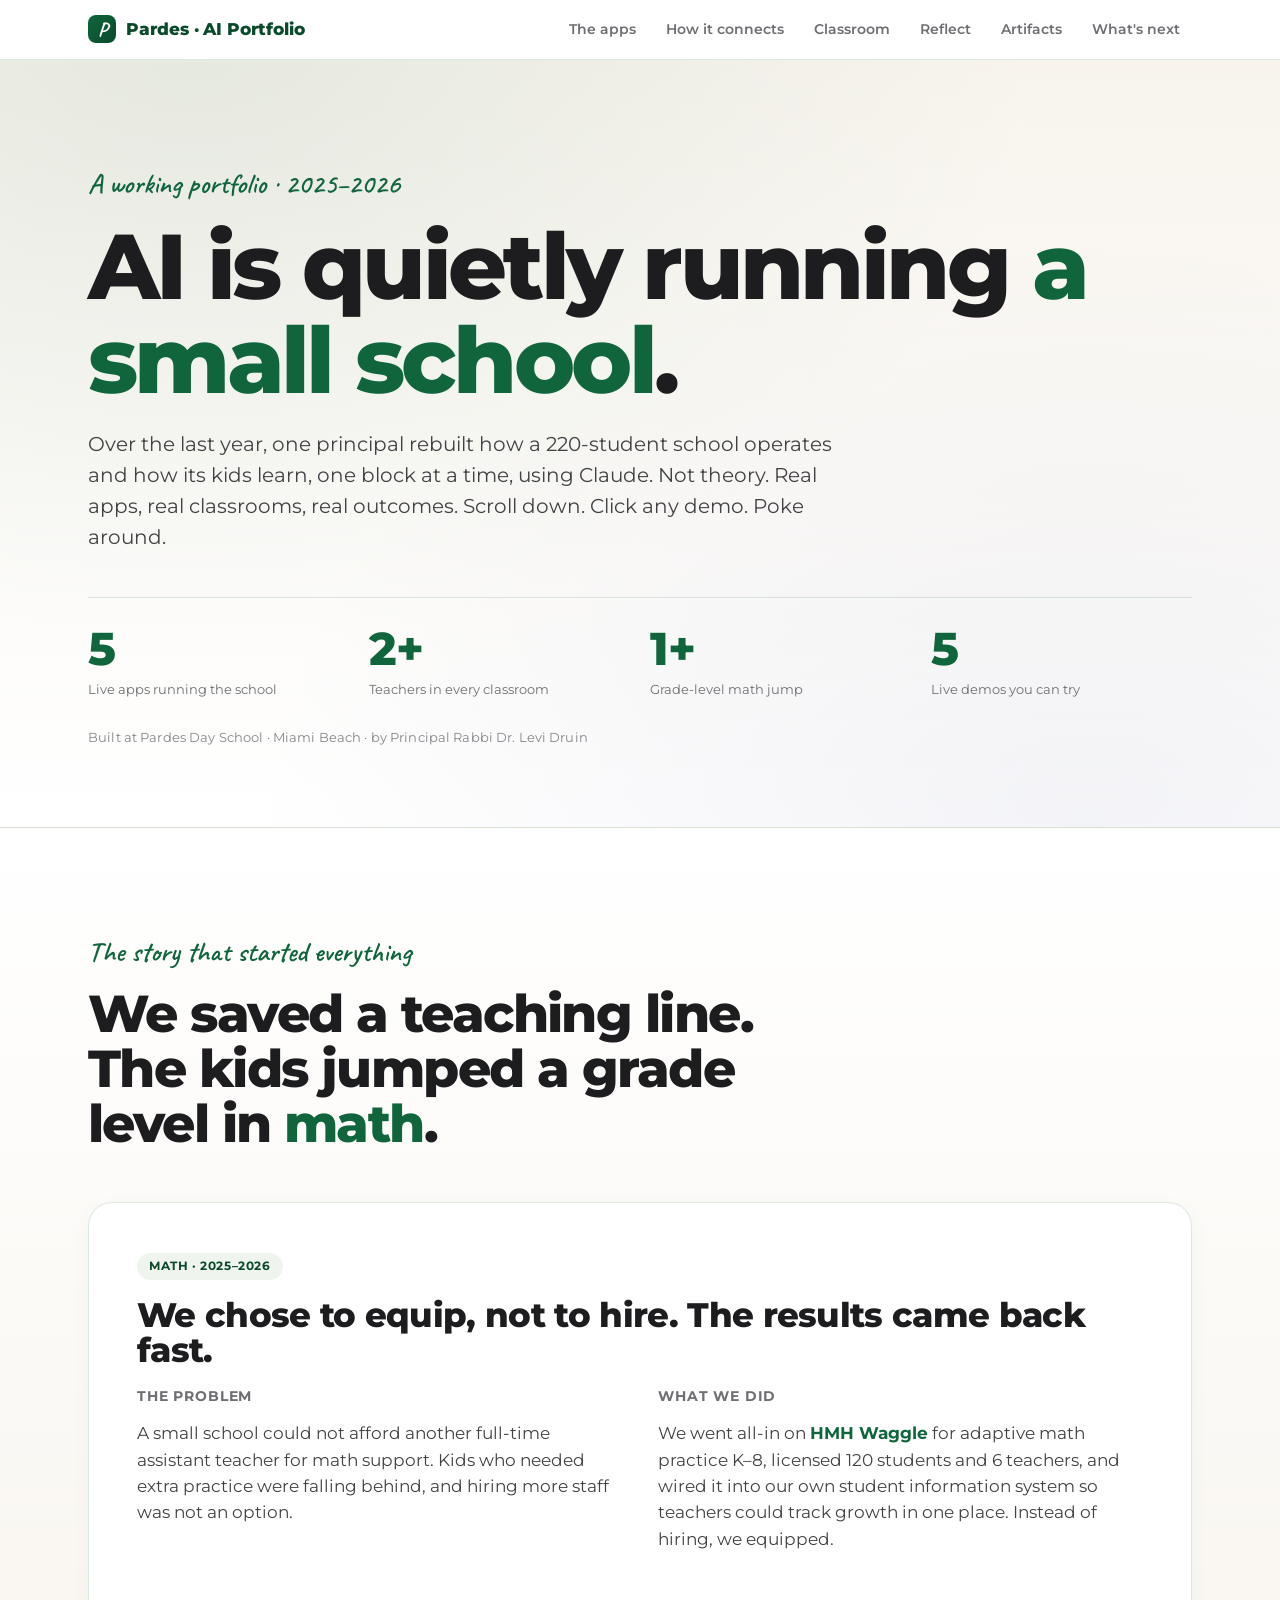
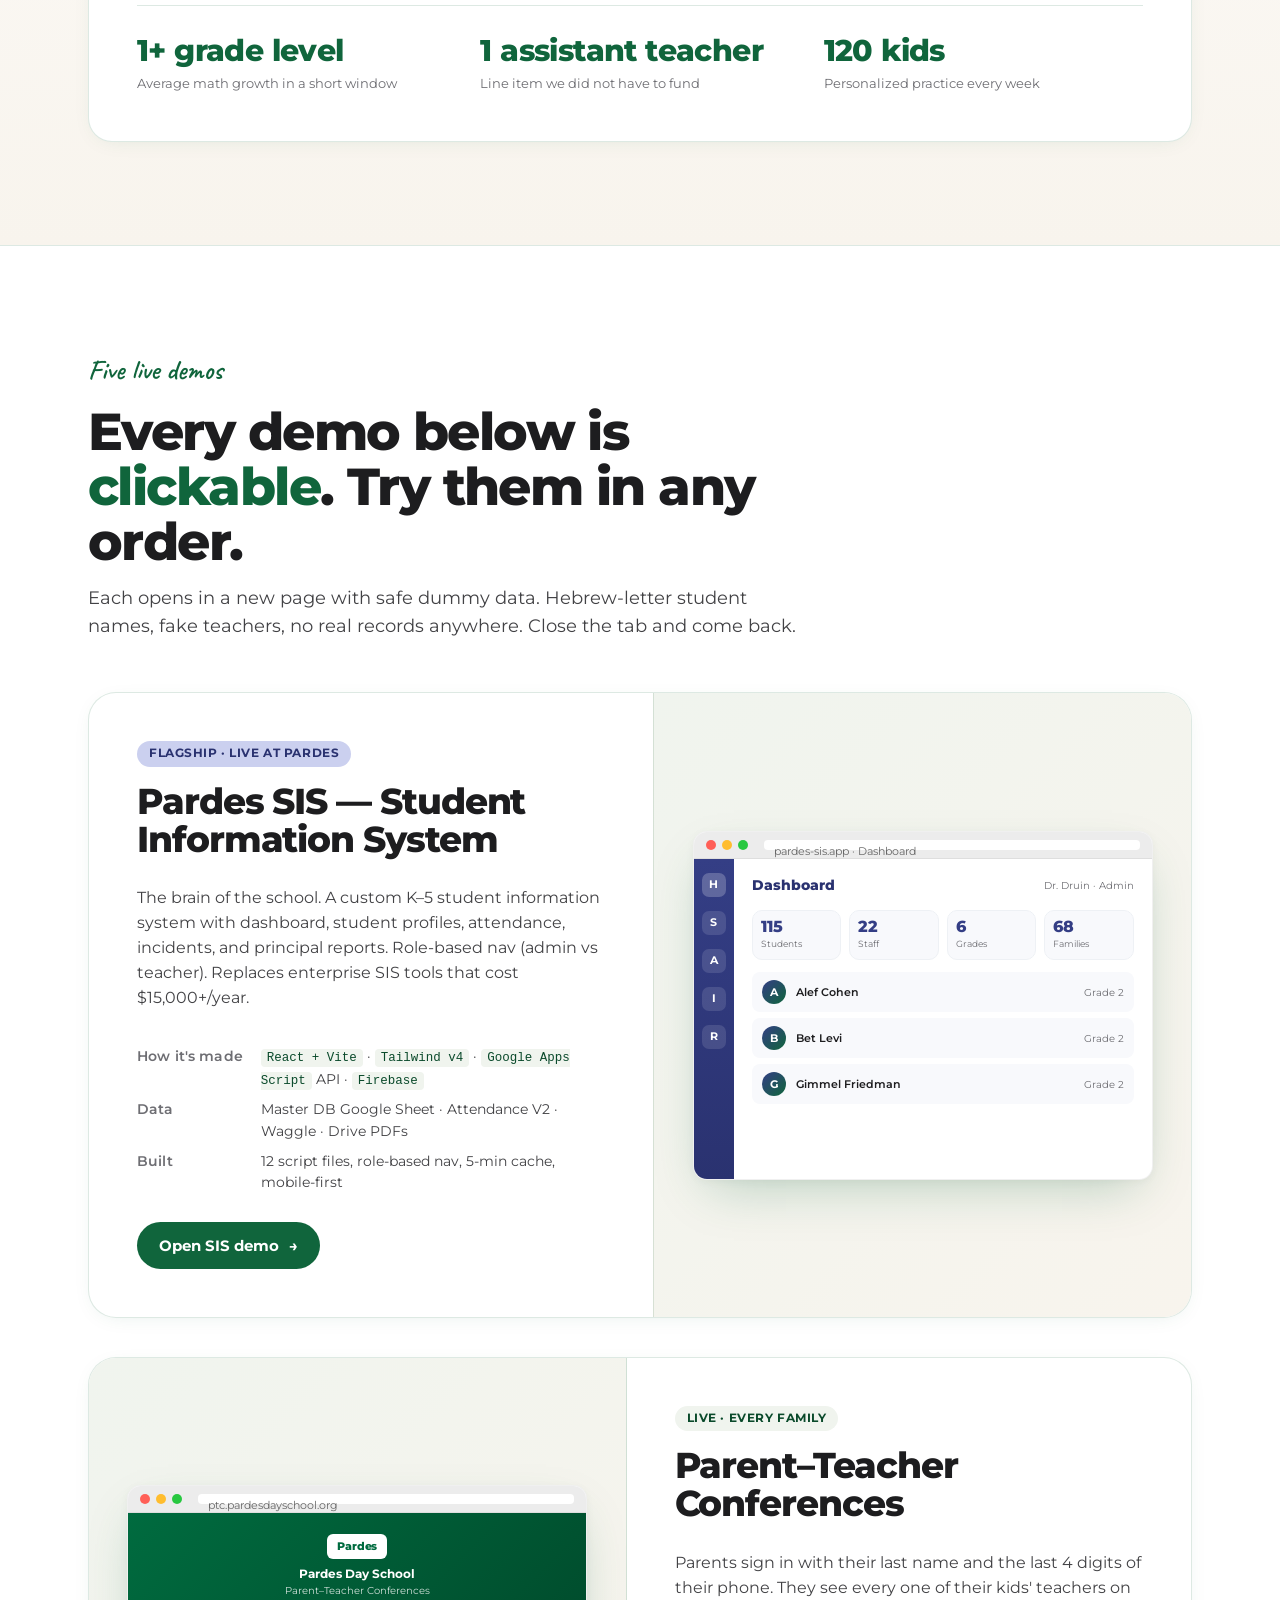
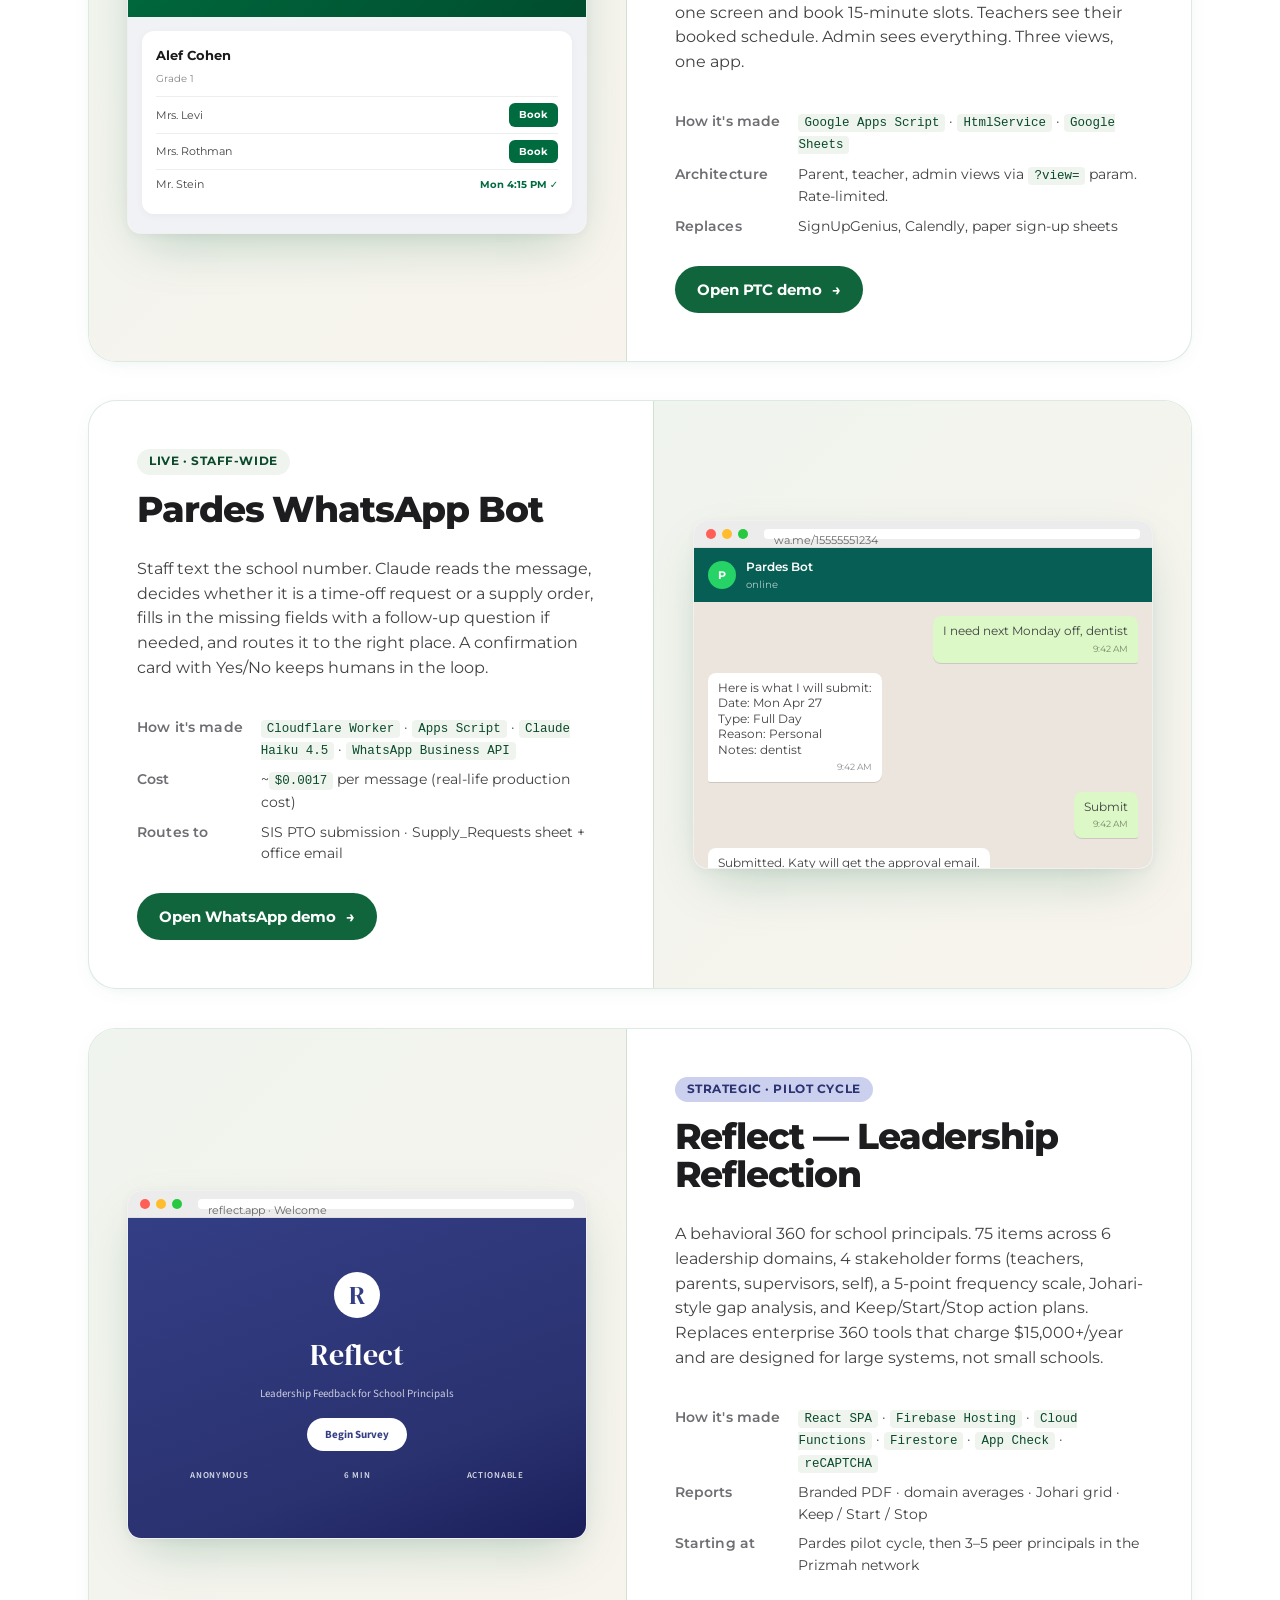
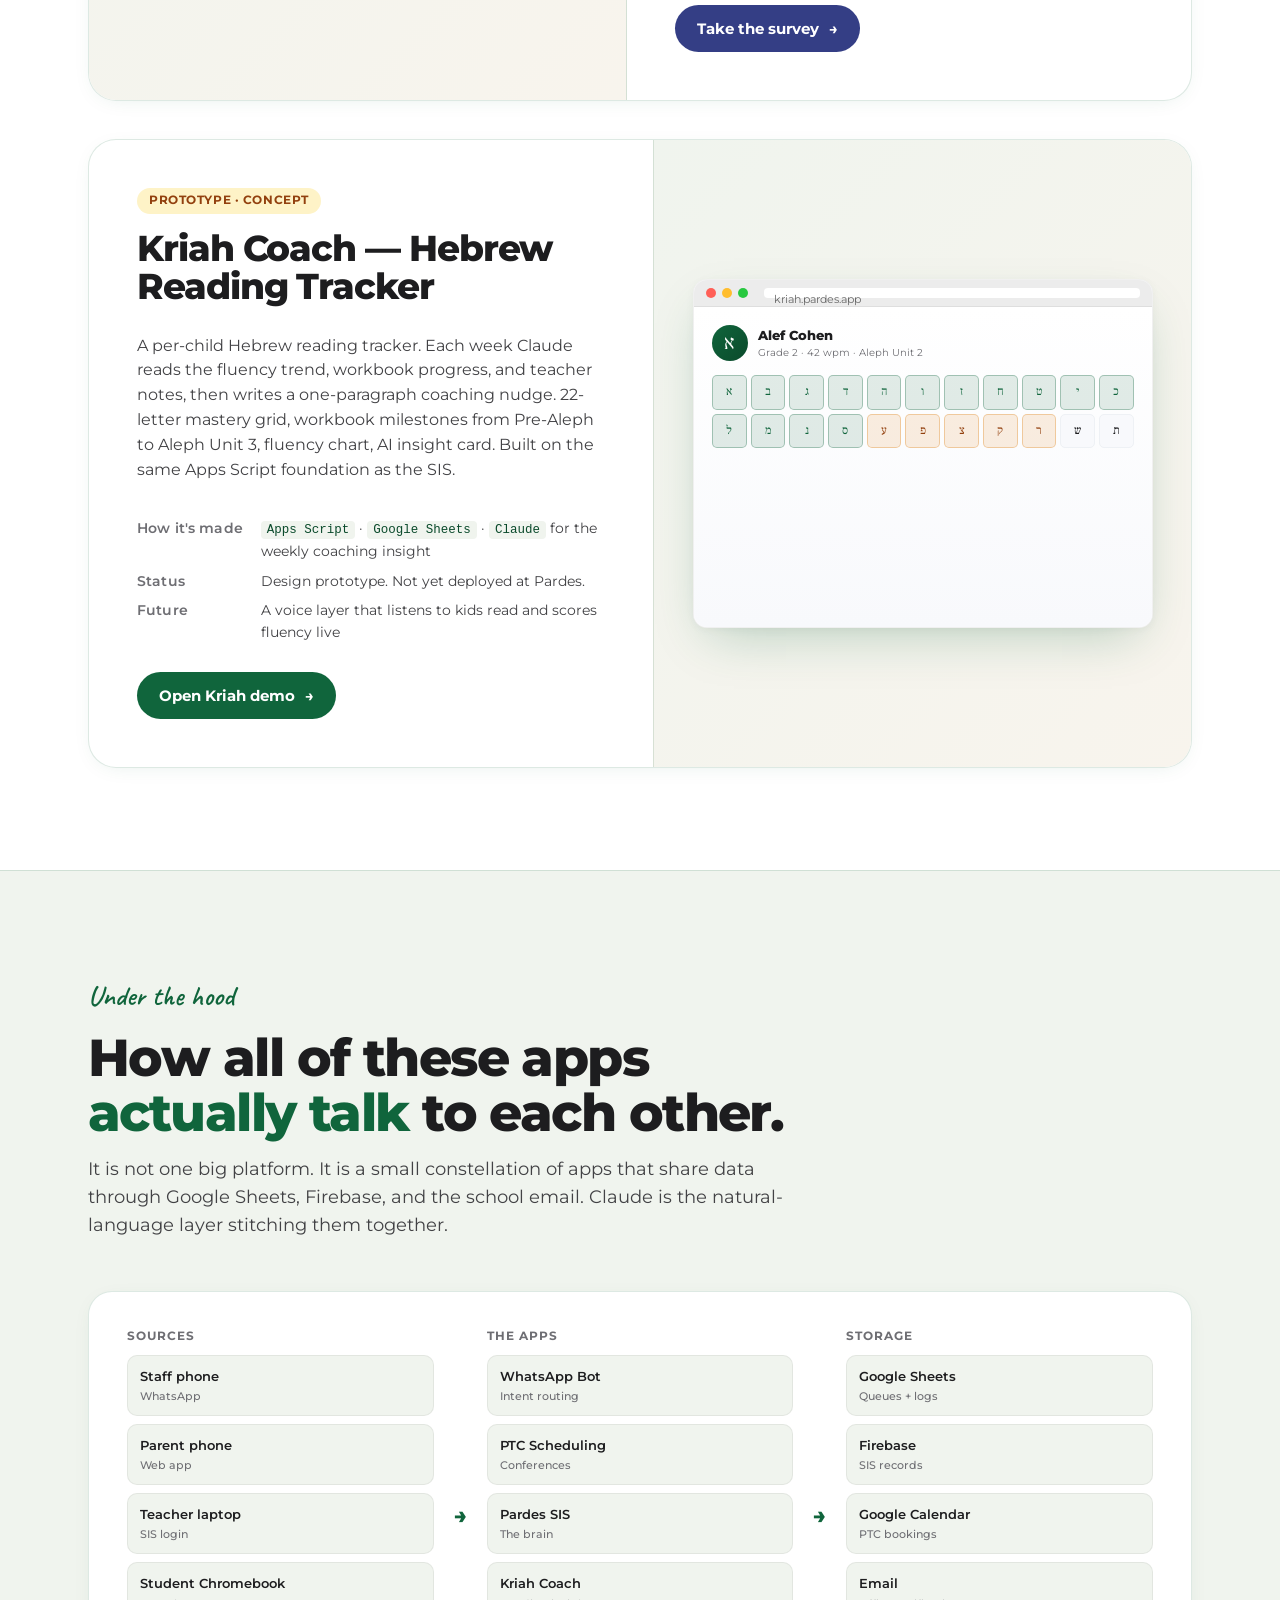
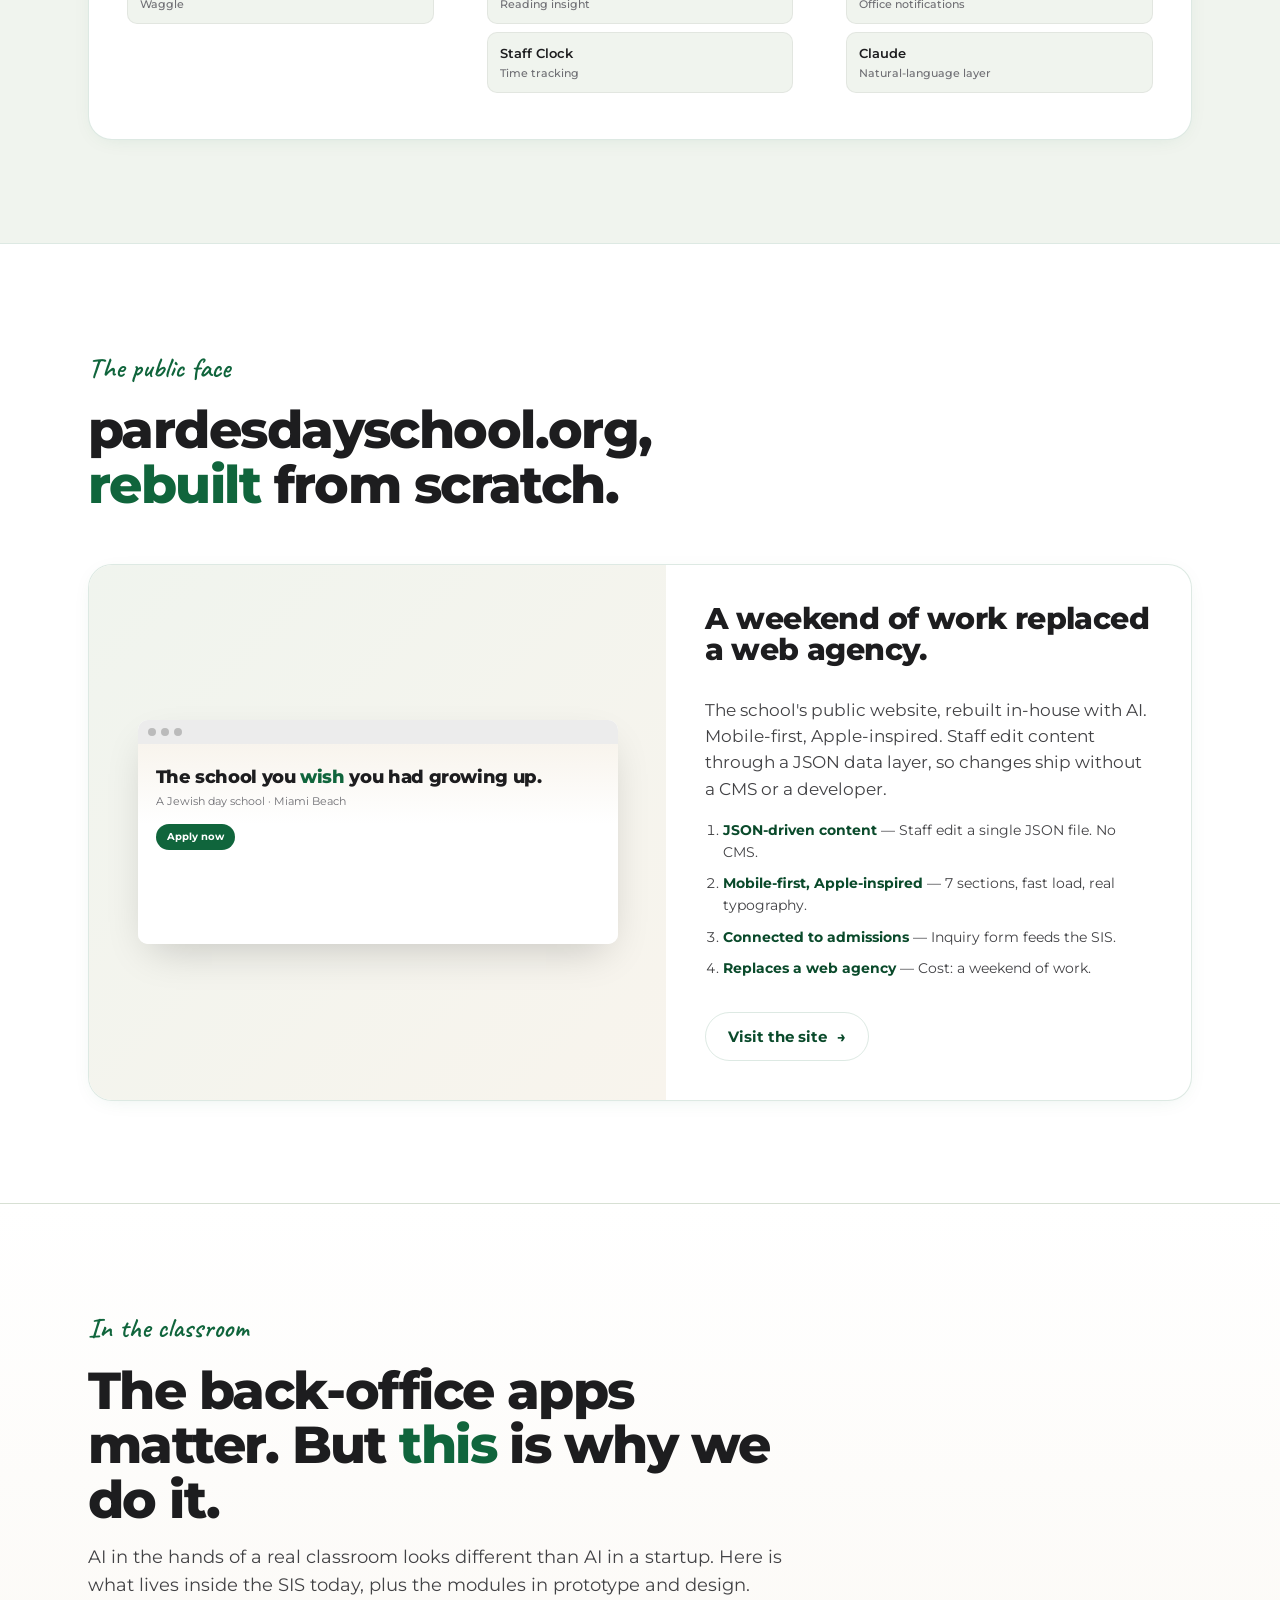
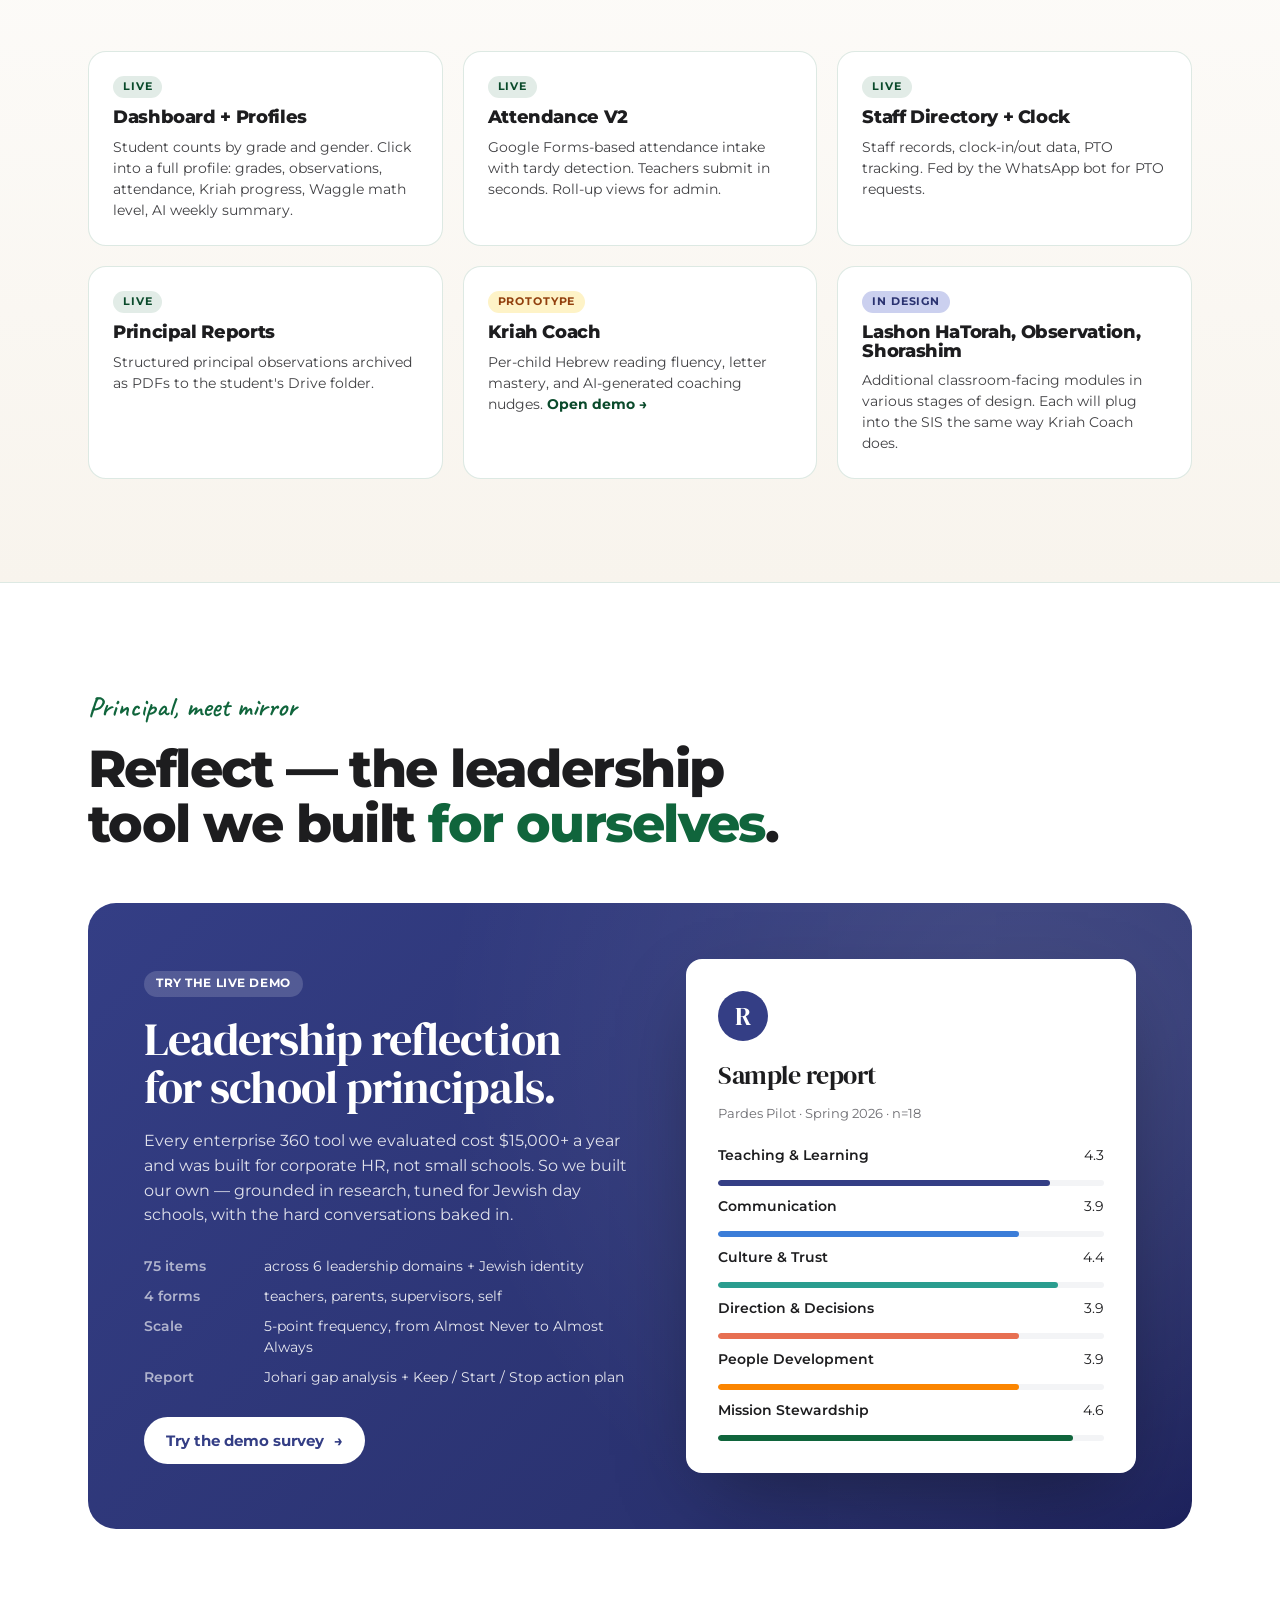
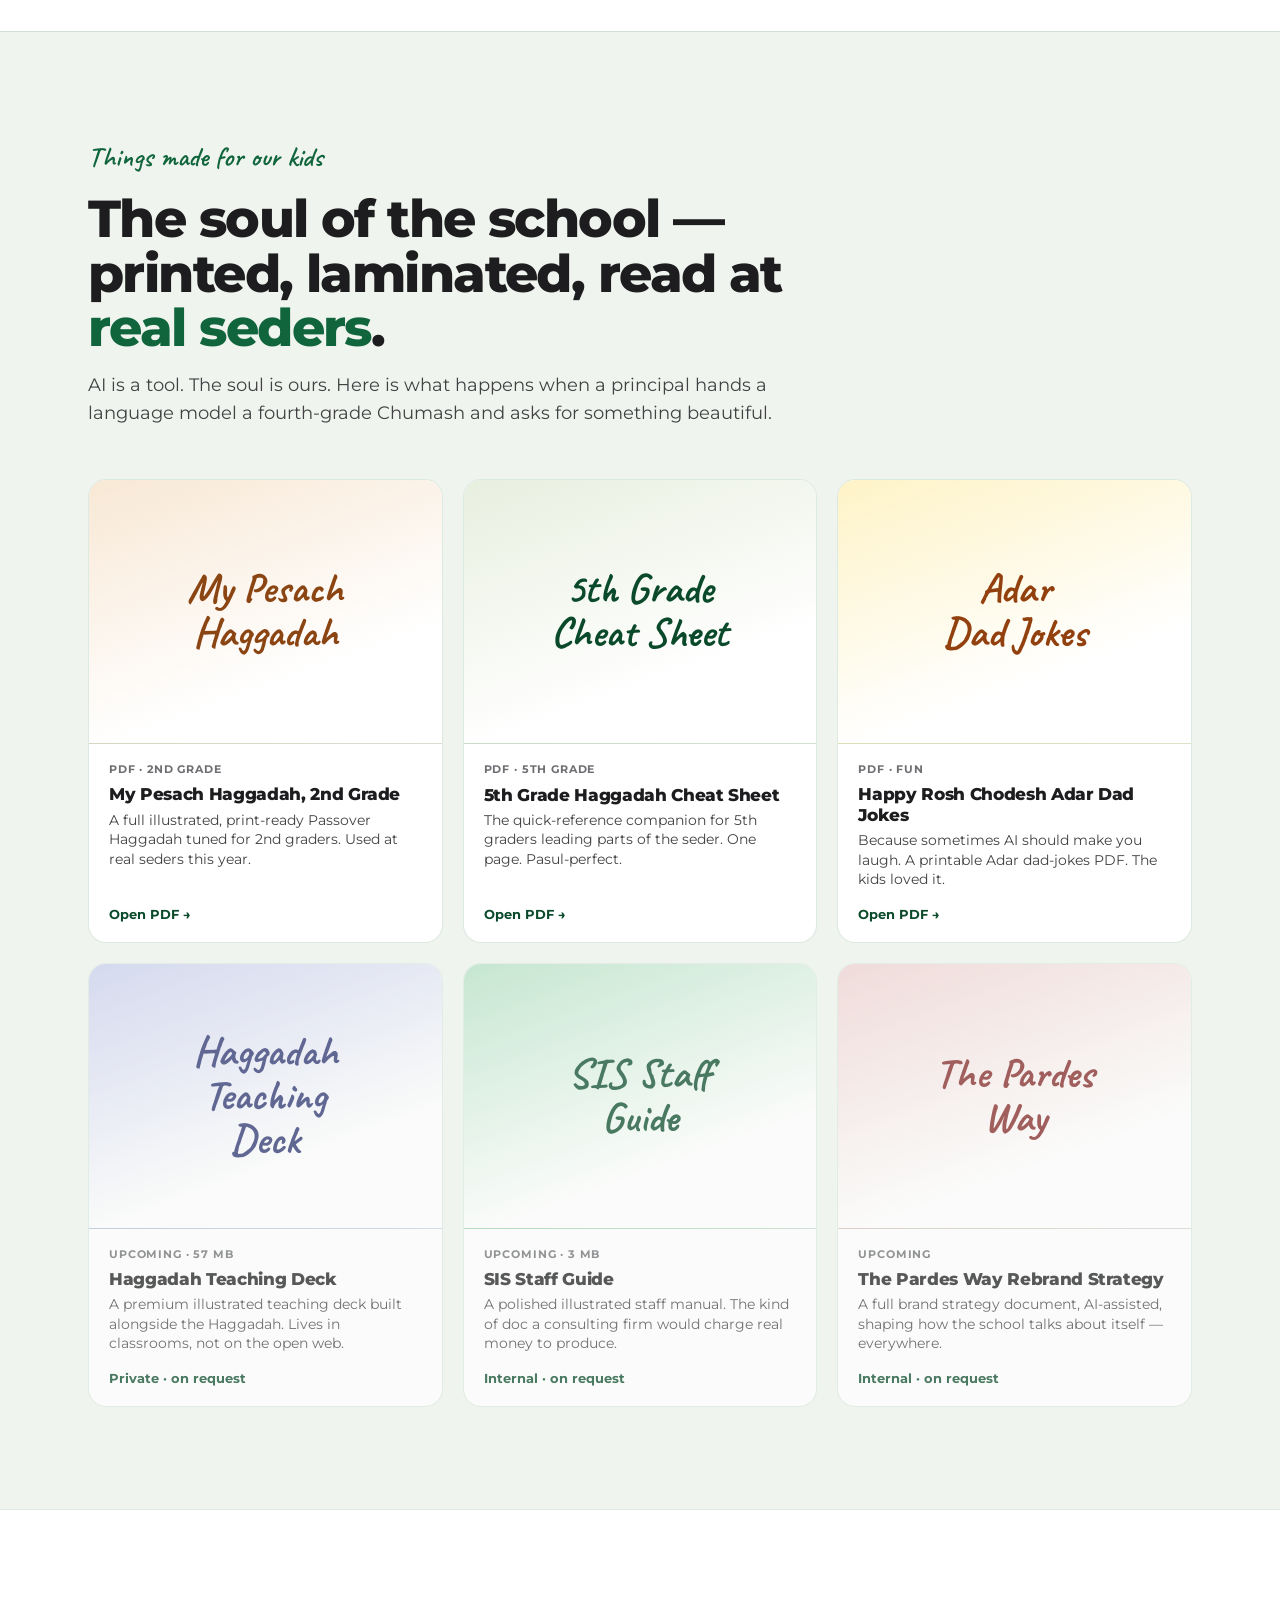
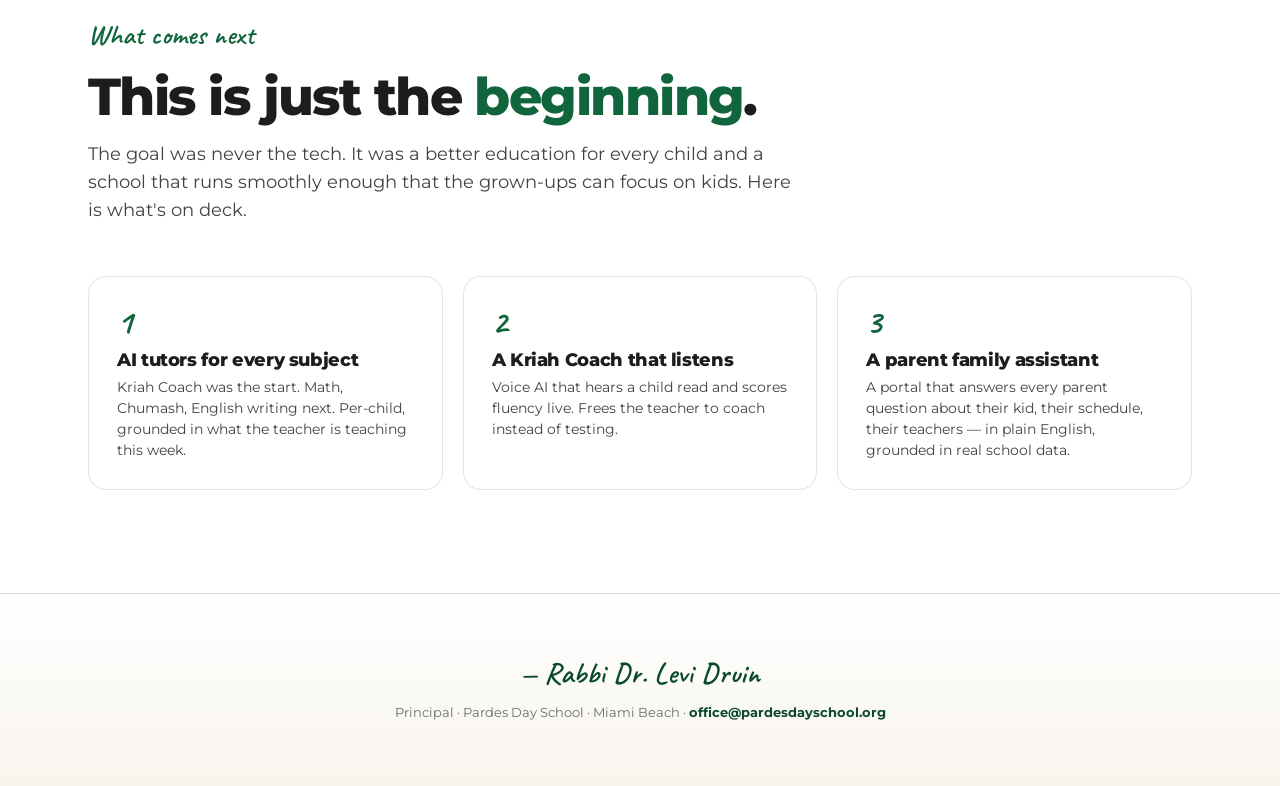
==== commit 6e28437d: "Rebuild portfolio: single-page landing + 5 demos that match real apps The old 13-slide deck had cart" ====
--- a/index.html
+++ b/index.html
@@ -4,9 +4,8 @@
 <meta charset="utf-8">
 <meta name="viewport" content="width=device-width, initial-scale=1">
 <meta name="theme-color" content="#0a4a2b">
-<title>AI Inside a Small School &middot; A working portfolio</title>
-<meta name="description" content="How one principal rebuilt a 220-student school's operations and curriculum with Claude. Interactive demos inside.">
-<!-- If you host at a different URL, update the two absolute URLs below so link previews work on iMessage, Slack, and email. -->
+<title>AI Inside a Small School &middot; Pardes Day School</title>
+<meta name="description" content="How one principal rebuilt a 220-student school's operations and classroom with Claude. Five live demos you can click through.">
 <meta property="og:title" content="AI Inside a Small School">
 <meta property="og:description" content="How one principal rebuilt a 220-student school with Claude. Five live demos inside.">
 <meta property="og:type" content="website">
@@ -22,499 +21,591 @@
 <link rel="icon" type="image/svg+xml" href="assets/favicon.svg">
 <link rel="preconnect" href="https://fonts.googleapis.com">
 <link rel="preconnect" href="https://fonts.gstatic.com" crossorigin>
-<link href="https://fonts.googleapis.com/css2?family=Caveat:wght@500;600;700&family=Montserrat:wght@400;500;600;700;800&display=swap" rel="stylesheet">
+<link href="https://fonts.googleapis.com/css2?family=Caveat:wght@500;600;700&family=DM+Serif+Display&family=Frank+Ruhl+Libre:wght@400;500;700&family=Montserrat:wght@400;500;600;700;800&family=Source+Sans+3:wght@400;500;600;700&display=swap" rel="stylesheet">
 <link rel="stylesheet" href="assets/css/deck.css">
 </head>
 <body>
 
-<div class="progress"><div class="progress-fill" id="progressFill"></div></div>
-
-<div class="deck" id="deck">
-
-  <!-- SLIDE 1: HERO -->
-  <section class="slide slide--hero active">
-    <div class="slide-inner">
-      <span class="section-label">A working portfolio &middot; 2025&ndash;2026</span>
-      <h1>AI is quietly running <em>a small school</em>.</h1>
-      <p class="lede">
-        Over the last year, one principal rebuilt how a 220-student school operates and how its kids learn, one block at a time, using Claude. Not theory. Real apps, real classrooms, real outcomes. Click through the tour. Try the live demos.
-      </p>
-      <div class="stat-row">
-        <div class="stat">
-          <div class="num">5</div>
-          <div class="lab">Live apps running the school</div>
-        </div>
-        <div class="stat">
-          <div class="num">2+</div>
-          <div class="lab">Teachers in every classroom</div>
-        </div>
-        <div class="stat">
-          <div class="num">1+</div>
-          <div class="lab">Grade-level math jump</div>
-        </div>
-        <div class="stat">
-          <div class="num">5</div>
-          <div class="lab">Live demos you can try</div>
-        </div>
-      </div>
-      <div class="contact-line">
-        Built at Pardes Day School, Miami Beach &middot; by Principal Rabbi Dr. Levi Druin
-      </div>
-    </div>
-  </section>
-
-  <!-- SLIDE 2: THE WOW STORY -->
-  <section class="slide slide--wow">
-    <div class="slide-inner">
-      <div class="wow-header">
-        <span class="section-label">The story that started everything</span>
-        <h2>We saved a teaching line. The kids jumped a grade level in math.</h2>
-      </div>
-
-      <div class="wow-card">
-        <span class="tag">Math &middot; 2025&ndash;2026</span>
-        <h3>We chose to equip, not to hire. The results came back fast.</h3>
-
-        <div class="wow-grid">
-          <div>
-            <h4>The problem</h4>
-            <p>A small school could not afford another full-time assistant teacher for math support. Kids who needed extra practice were falling behind, and hiring more staff was not an option.</p>
+<!-- Sticky top nav -->
+<nav class="topnav">
+  <div class="topnav-inner">
+    <a class="topnav-brand" href="#top">
+      <span class="topnav-logo">P</span>
+      <span>Pardes &middot; AI Portfolio</span>
+    </a>
+    <div class="topnav-links">
+      <a class="topnav-link" href="#apps">The apps</a>
+      <a class="topnav-link" href="#architecture">How it connects</a>
+      <a class="topnav-link" href="#classroom">Classroom</a>
+      <a class="topnav-link" href="#reflect">Reflect</a>
+      <a class="topnav-link" href="#artifacts">Artifacts</a>
+      <a class="topnav-link" href="#next">What's next</a>
+    </div>
+  </div>
+</nav>
+
+<!-- HERO -->
+<section class="hero" id="top">
+  <div class="container">
+    <span class="section-label">A working portfolio &middot; 2025&ndash;2026</span>
+    <h1>AI is quietly running <em>a small school</em>.</h1>
+    <p class="lede">
+      Over the last year, one principal rebuilt how a 220-student school operates and how its kids learn, one block at a time, using Claude. Not theory. Real apps, real classrooms, real outcomes. Scroll down. Click any demo. Poke around.
+    </p>
+    <div class="stat-row">
+      <div class="stat">
+        <div class="num">5</div>
+        <div class="lab">Live apps running the school</div>
+      </div>
+      <div class="stat">
+        <div class="num">2+</div>
+        <div class="lab">Teachers in every classroom</div>
+      </div>
+      <div class="stat">
+        <div class="num">1+</div>
+        <div class="lab">Grade-level math jump</div>
+      </div>
+      <div class="stat">
+        <div class="num">5</div>
+        <div class="lab">Live demos you can try</div>
+      </div>
+    </div>
+    <div class="contact-line">
+      Built at Pardes Day School &middot; Miami Beach &middot; by Principal Rabbi Dr. Levi Druin
+    </div>
+  </div>
+</section>
+
+<!-- THE STORY -->
+<section class="section section--cream">
+  <div class="container">
+    <div class="section-head">
+      <span class="section-label">The story that started everything</span>
+      <h2>We saved a teaching line. The kids jumped a grade level in <em>math</em>.</h2>
+    </div>
+    <div class="story-card">
+      <span class="tag">Math &middot; 2025&ndash;2026</span>
+      <h3>We chose to equip, not to hire. The results came back fast.</h3>
+      <div class="story-grid">
+        <div>
+          <h4>The problem</h4>
+          <p>A small school could not afford another full-time assistant teacher for math support. Kids who needed extra practice were falling behind, and hiring more staff was not an option.</p>
+        </div>
+        <div>
+          <h4>What we did</h4>
+          <p>We went all-in on <strong>HMH Waggle</strong> for adaptive math practice K&ndash;8, licensed 120 students and 6 teachers, and wired it into our own student information system so teachers could track growth in one place. Instead of hiring, we equipped.</p>
+        </div>
+      </div>
+      <div class="impact-stats">
+        <div class="impact-stat">
+          <div class="n">1+ grade level</div>
+          <div class="l">Average math growth in a short window</div>
+        </div>
+        <div class="impact-stat">
+          <div class="n">1 assistant teacher</div>
+          <div class="l">Line item we did not have to fund</div>
+        </div>
+        <div class="impact-stat">
+          <div class="n">120 kids</div>
+          <div class="l">Personalized practice every week</div>
+        </div>
+      </div>
+    </div>
+  </div>
+</section>
+
+<!-- THE APPS -->
+<section class="section" id="apps">
+  <div class="container">
+    <div class="section-head">
+      <span class="section-label">Five live demos</span>
+      <h2>Every demo below is <em>clickable</em>. Try them in any order.</h2>
+      <p class="sub">Each opens in a new page with safe dummy data. Hebrew-letter student names, fake teachers, no real records anywhere. Close the tab and come back.</p>
+    </div>
+
+    <div class="apps-stack">
+
+      <!-- APP 1: SIS -->
+      <article class="app-card">
+        <div class="app-info">
+          <span class="tag navy">Flagship &middot; Live at Pardes</span>
+          <h3>Pardes SIS &mdash; Student Information System</h3>
+          <p class="blurb">The brain of the school. A custom K&ndash;5 student information system with dashboard, student profiles, attendance, incidents, and principal reports. Role-based nav (admin vs teacher). Replaces enterprise SIS tools that cost $15,000+/year.</p>
+          <dl class="app-meta">
+            <dt>How it's made</dt><dd><code>React + Vite</code> · <code>Tailwind v4</code> · <code>Google Apps Script</code> API · <code>Firebase</code></dd>
+            <dt>Data</dt><dd>Master DB Google Sheet · Attendance V2 · Waggle · Drive PDFs</dd>
+            <dt>Built</dt><dd>12 script files, role-based nav, 5-min cache, mobile-first</dd>
+          </dl>
+          <a class="btn" href="demos/sis-dashboard/">Open SIS demo <span class="arrow">&rarr;</span></a>
+        </div>
+        <div class="app-preview">
+          <div class="preview-frame">
+            <div class="preview-chrome">
+              <span></span><span></span><span></span>
+              <span class="url">pardes-sis.app &middot; Dashboard</span>
+            </div>
+            <div class="prev-sis">
+              <div class="prev-sis-side">
+                <div class="dot active">H</div>
+                <div class="dot">S</div>
+                <div class="dot">A</div>
+                <div class="dot">I</div>
+                <div class="dot">R</div>
+              </div>
+              <div class="prev-sis-main">
+                <div class="prev-sis-topline">
+                  <div class="prev-sis-title">Dashboard</div>
+                  <div class="prev-sis-user">Dr. Druin &middot; Admin</div>
+                </div>
+                <div class="prev-sis-stats">
+                  <div class="prev-sis-stat"><div class="n">115</div><div class="l">Students</div></div>
+                  <div class="prev-sis-stat"><div class="n">22</div><div class="l">Staff</div></div>
+                  <div class="prev-sis-stat"><div class="n">6</div><div class="l">Grades</div></div>
+                  <div class="prev-sis-stat"><div class="n">68</div><div class="l">Families</div></div>
+                </div>
+                <div class="prev-sis-row"><div class="av">A</div><div class="nm">Alef Cohen</div><div class="gr">Grade 2</div></div>
+                <div class="prev-sis-row"><div class="av">B</div><div class="nm">Bet Levi</div><div class="gr">Grade 2</div></div>
+                <div class="prev-sis-row"><div class="av">G</div><div class="nm">Gimmel Friedman</div><div class="gr">Grade 2</div></div>
+              </div>
+            </div>
           </div>
-          <div>
-            <h4>What we did</h4>
-            <p>We went all-in on <strong>HMH Waggle</strong> for adaptive math practice K&ndash;8, licensed 120 students and 6 teachers, and wired it into our own student information system so teachers could track growth in one place. Instead of hiring, we equipped.</p>
+        </div>
+      </article>
+
+      <!-- APP 2: PTC -->
+      <article class="app-card reverse">
+        <div class="app-info">
+          <span class="tag">Live &middot; Every family</span>
+          <h3>Parent&ndash;Teacher Conferences</h3>
+          <p class="blurb">Parents sign in with their last name and the last 4 digits of their phone. They see every one of their kids&#39; teachers on one screen and book 15-minute slots. Teachers see their booked schedule. Admin sees everything. Three views, one app.</p>
+          <dl class="app-meta">
+            <dt>How it's made</dt><dd><code>Google Apps Script</code> · <code>HtmlService</code> · <code>Google Sheets</code></dd>
+            <dt>Architecture</dt><dd>Parent, teacher, admin views via <code>?view=</code> param. Rate-limited.</dd>
+            <dt>Replaces</dt><dd>SignUpGenius, Calendly, paper sign-up sheets</dd>
+          </dl>
+          <a class="btn" href="demos/ptc-scheduling/">Open PTC demo <span class="arrow">&rarr;</span></a>
+        </div>
+        <div class="app-preview">
+          <div class="preview-frame">
+            <div class="preview-chrome">
+              <span></span><span></span><span></span>
+              <span class="url">ptc.pardesdayschool.org</span>
+            </div>
+            <div class="prev-ptc">
+              <div class="prev-ptc-head">
+                <div class="logo">Pardes</div>
+                <div class="t">Pardes Day School</div>
+                <div class="s">Parent&ndash;Teacher Conferences</div>
+              </div>
+              <div class="prev-ptc-card">
+                <div class="h">Alef Cohen</div>
+                <div class="g">Grade 1</div>
+                <div class="prev-ptc-teacher"><span>Mrs. Levi</span><span class="btn-sm">Book</span></div>
+                <div class="prev-ptc-teacher"><span>Mrs. Rothman</span><span class="btn-sm">Book</span></div>
+                <div class="prev-ptc-teacher"><span>Mr. Stein</span><span class="booked">Mon 4:15 PM &check;</span></div>
+              </div>
+            </div>
           </div>
         </div>
-
-        <div class="impact-stats">
-          <div class="impact-stat">
-            <div class="n">1+ grade level</div>
-            <div class="l">Average math growth in a short window</div>
-          </div>
-          <div class="impact-stat">
-            <div class="n">1 assistant teacher</div>
-            <div class="l">Line item we did not have to fund</div>
-          </div>
-          <div class="impact-stat">
-            <div class="n">120 kids</div>
-            <div class="l">Personalized practice every week</div>
-          </div>
-        </div>
-      </div>
-    </div>
-  </section>
-
-  <!-- SLIDE 3: TRY THE DEMOS -->
-  <section class="slide slide--demos">
-    <div class="slide-inner">
-      <div class="slide-title" style="text-align: center;">
-        <span class="section-label">Five live demos</span>
-        <h2>Click any one. Poke around. No login needed.</h2>
-        <p class="sub" style="max-width: 60ch; margin: 18px auto 0;">Each demo runs in your browser with safe dummy data. No real student information anywhere.</p>
-      </div>
-      <div class="demo-grid">
-
-        <a class="demo-card" href="demos/whatsapp-bot/">
-          <div class="demo-icon wa">WA</div>
-          <h3>WhatsApp Bot</h3>
-          <p>Type a message. Watch Claude read it, decide what it is, and route it automatically.</p>
-          <span class="open-hint">Try the demo</span>
-        </a>
-
-        <a class="demo-card" href="demos/sis-dashboard/">
-          <div class="demo-icon sis">SIS</div>
-          <h3>Student Information System</h3>
-          <p>A fake classroom with 10 demo students. Click a student, see report card fields, observation notes, growth.</p>
-          <span class="open-hint">Try the demo</span>
-        </a>
-
-        <a class="demo-card" href="demos/ptc-scheduling/">
-          <div class="demo-icon ptc">PTC</div>
-          <h3>Parent-Teacher Scheduling</h3>
-          <p>Pretend you are a parent. Sign in, see your (fake) kids' teachers, book a 15-minute slot.</p>
-          <span class="open-hint">Try the demo</span>
-        </a>
-
-        <a class="demo-card" href="demos/reflect-survey/">
-          <div class="demo-icon ref">REF</div>
-          <h3>Reflect Feedback Survey</h3>
-          <p>A working leadership feedback survey. Answer 5 questions, get a sample report at the end.</p>
-          <span class="open-hint">Try the demo</span>
-        </a>
-
-        <a class="demo-card" href="demos/kriah-coach/">
-          <div class="demo-icon kri">KC</div>
-          <h3>Kriah Coach</h3>
-          <p>A Hebrew reading tracker with demo students. See weekly progress, letters mastered, fluency scores.</p>
-          <span class="open-hint">Try the demo</span>
-        </a>
-
-      </div>
-    </div>
-  </section>
-
-  <!-- SLIDE 4: ACT 1 TITLE -->
-  <section class="slide slide--act">
-    <div class="slide-inner">
-      <span class="section-label">Act 1</span>
-      <h2>Running the school, <em>smarter</em>.</h2>
-      <p class="sub">The back office used to be paper, email, and spreadsheets. Now it is a set of small AI-powered apps that each erase an hour of someone's day.</p>
-    </div>
-  </section>
-
-  <!-- SLIDE 5: OPS APPS GRID -->
-  <section class="slide">
-    <div class="slide-inner">
-      <div class="slide-title">
-        <span class="section-label">The daily operations stack</span>
-        <h2>Five apps running the school right now.</h2>
-      </div>
-      <div class="project-grid">
-
-        <a class="card flagship" href="demos/whatsapp-bot/">
+      </article>
+
+      <!-- APP 3: WhatsApp -->
+      <article class="app-card">
+        <div class="app-info">
           <span class="tag">Live &middot; Staff-wide</span>
           <h3>Pardes WhatsApp Bot</h3>
-          <p class="summary">Staff text the school number. Claude reads the message, decides whether it is a time-off request or a supply order, and routes it to the right place. No app to download. Nobody re-types anything.</p>
-          <div class="rows">
-            <div class="row"><span class="k">Replaces</span><span class="v">Email chains, manual re-entry, Slack pings for supply requests.</span></div>
-            <div class="row"><span class="k">Cost</span><span class="v"><b>Roughly $0.0017 per message</b> for Claude classification, based on our observed usage. Negligible compared to the hours it saves.</span></div>
+          <p class="blurb">Staff text the school number. Claude reads the message, decides whether it is a time-off request or a supply order, fills in the missing fields with a follow-up question if needed, and routes it to the right place. A confirmation card with Yes/No keeps humans in the loop.</p>
+          <dl class="app-meta">
+            <dt>How it's made</dt><dd><code>Cloudflare Worker</code> · <code>Apps Script</code> · <code>Claude Haiku 4.5</code> · <code>WhatsApp Business API</code></dd>
+            <dt>Cost</dt><dd>~<code>$0.0017</code> per message (real-life production cost)</dd>
+            <dt>Routes to</dt><dd>SIS PTO submission · Supply_Requests sheet + office email</dd>
+          </dl>
+          <a class="btn" href="demos/whatsapp-bot/">Open WhatsApp demo <span class="arrow">&rarr;</span></a>
+        </div>
+        <div class="app-preview">
+          <div class="preview-frame">
+            <div class="preview-chrome">
+              <span></span><span></span><span></span>
+              <span class="url">wa.me/15555551234</span>
+            </div>
+            <div class="prev-wa">
+              <div class="prev-wa-head">
+                <div class="av">P</div>
+                <div>
+                  <div class="nm">Pardes Bot</div>
+                  <div class="st">online</div>
+                </div>
+              </div>
+              <div class="prev-wa-body">
+                <div class="prev-wa-bubble user">I need next Monday off, dentist<div class="t">9:42 AM</div></div>
+                <div class="prev-wa-bubble bot">Here is what I will submit:<br>Date: Mon Apr 27<br>Type: Full Day<br>Reason: Personal<br>Notes: dentist<div class="t">9:42 AM</div></div>
+                <div class="prev-wa-bubble user">Submit<div class="t">9:42 AM</div></div>
+                <div class="prev-wa-bubble bot">Submitted. Katy will get the approval email.<div class="t">9:42 AM</div></div>
+              </div>
+            </div>
           </div>
-          <span class="open-hint">Try the live demo</span>
-        </a>
-
-        <a class="card" href="demos/sis-dashboard/">
-          <span class="tag">Live &middot; 220 students</span>
-          <h3>Student Information System</h3>
-          <p class="summary">A custom student information system fit to a small school, with 10 sub-apps: admissions, assessments, observation, kriah tracking, and more.</p>
-          <div class="rows">
-            <div class="row"><span class="k">Replaces</span><span class="v">Commercial SIS platforms that <b>start at $10,000 per year</b>.</span></div>
-            <div class="row"><span class="k">Built</span><span class="v">Apps Script + React + Firebase.</span></div>
+        </div>
+      </article>
+
+      <!-- APP 4: Reflect -->
+      <article class="app-card reverse">
+        <div class="app-info">
+          <span class="tag navy">Strategic &middot; Pilot cycle</span>
+          <h3>Reflect &mdash; Leadership Reflection</h3>
+          <p class="blurb">A behavioral 360 for school principals. 75 items across 6 leadership domains, 4 stakeholder forms (teachers, parents, supervisors, self), a 5-point frequency scale, Johari-style gap analysis, and Keep/Start/Stop action plans. Replaces enterprise 360 tools that charge $15,000+/year and are designed for large systems, not small schools.</p>
+          <dl class="app-meta">
+            <dt>How it's made</dt><dd><code>React SPA</code> · <code>Firebase Hosting</code> · <code>Cloud Functions</code> · <code>Firestore</code> · <code>App Check</code> · <code>reCAPTCHA</code></dd>
+            <dt>Reports</dt><dd>Branded PDF · domain averages · Johari grid · Keep / Start / Stop</dd>
+            <dt>Starting at</dt><dd>Pardes pilot cycle, then 3&ndash;5 peer principals in the Prizmah network</dd>
+          </dl>
+          <a class="btn btn--navy" href="demos/reflect-survey/">Take the survey <span class="arrow">&rarr;</span></a>
+        </div>
+        <div class="app-preview">
+          <div class="preview-frame">
+            <div class="preview-chrome">
+              <span></span><span></span><span></span>
+              <span class="url">reflect.app &middot; Welcome</span>
+            </div>
+            <div class="prev-reflect">
+              <div class="prev-reflect-logo">R</div>
+              <div class="prev-reflect-title">Reflect</div>
+              <div class="prev-reflect-sub">Leadership Feedback for School Principals</div>
+              <div class="prev-reflect-btn">Begin Survey</div>
+              <div class="prev-reflect-grid">
+                <div>Anonymous</div>
+                <div>6 min</div>
+                <div>Actionable</div>
+              </div>
+            </div>
           </div>
-          <span class="open-hint">Try the live demo</span>
-        </a>
-
-        <a class="card" href="demos/ptc-scheduling/">
-          <span class="tag">Live &middot; Every family</span>
-          <h3>Parent-Teacher Conferences</h3>
-          <p class="summary">Parents sign in, see every one of their kids' teachers on one dashboard, and book 15-minute slots. Mobile-first.</p>
-          <div class="rows">
-            <div class="row"><span class="k">Before</span><span class="v">Calendly links, email chains, families with three kids juggling three flows.</span></div>
-            <div class="row"><span class="k">Impact</span><span class="v">A parent with three kids sees all their conferences in under 30 seconds.</span></div>
+        </div>
+      </article>
+
+      <!-- APP 5: Kriah Coach -->
+      <article class="app-card">
+        <div class="app-info">
+          <span class="tag amber">Prototype &middot; Concept</span>
+          <h3>Kriah Coach &mdash; Hebrew Reading Tracker</h3>
+          <p class="blurb">A per-child Hebrew reading tracker. Each week Claude reads the fluency trend, workbook progress, and teacher notes, then writes a one-paragraph coaching nudge. 22-letter mastery grid, workbook milestones from Pre-Aleph to Aleph Unit 3, fluency chart, AI insight card. Built on the same Apps Script foundation as the SIS.</p>
+          <dl class="app-meta">
+            <dt>How it's made</dt><dd><code>Apps Script</code> · <code>Google Sheets</code> · <code>Claude</code> for the weekly coaching insight</dd>
+            <dt>Status</dt><dd>Design prototype. Not yet deployed at Pardes.</dd>
+            <dt>Future</dt><dd>A voice layer that listens to kids read and scores fluency live</dd>
+          </dl>
+          <a class="btn" href="demos/kriah-coach/">Open Kriah demo <span class="arrow">&rarr;</span></a>
+        </div>
+        <div class="app-preview">
+          <div class="preview-frame">
+            <div class="preview-chrome">
+              <span></span><span></span><span></span>
+              <span class="url">kriah.pardes.app</span>
+            </div>
+            <div class="prev-kriah">
+              <div class="prev-kriah-head">
+                <div class="av">א</div>
+                <div>
+                  <div class="nm">Alef Cohen</div>
+                  <div class="sub">Grade 2 &middot; 42 wpm &middot; Aleph Unit 2</div>
+                </div>
+              </div>
+              <div class="prev-kriah-letters">
+                <div class="prev-kriah-letter mastered">א</div>
+                <div class="prev-kriah-letter mastered">ב</div>
+                <div class="prev-kriah-letter mastered">ג</div>
+                <div class="prev-kriah-letter mastered">ד</div>
+                <div class="prev-kriah-letter mastered">ה</div>
+                <div class="prev-kriah-letter mastered">ו</div>
+                <div class="prev-kriah-letter mastered">ז</div>
+                <div class="prev-kriah-letter mastered">ח</div>
+                <div class="prev-kriah-letter mastered">ט</div>
+                <div class="prev-kriah-letter mastered">י</div>
+                <div class="prev-kriah-letter mastered">כ</div>
+                <div class="prev-kriah-letter mastered">ל</div>
+                <div class="prev-kriah-letter mastered">מ</div>
+                <div class="prev-kriah-letter mastered">נ</div>
+                <div class="prev-kriah-letter mastered">ס</div>
+                <div class="prev-kriah-letter practicing">ע</div>
+                <div class="prev-kriah-letter practicing">פ</div>
+                <div class="prev-kriah-letter practicing">צ</div>
+                <div class="prev-kriah-letter practicing">ק</div>
+                <div class="prev-kriah-letter practicing">ר</div>
+                <div class="prev-kriah-letter">ש</div>
+                <div class="prev-kriah-letter">ת</div>
+              </div>
+            </div>
           </div>
-          <span class="open-hint">Try the live demo</span>
-        </a>
-
-        <div class="card">
-          <span class="tag">Live &middot; All staff</span>
-          <h3>Staff Time Clock</h3>
-          <p class="summary">A web-based time clock tied to our own attendance engine. Teachers clock in from any device. Payroll gets clean data automatically.</p>
-          <div class="rows">
-            <div class="row"><span class="k">Replaces</span><span class="v">Paper sign-in and per-employee time-tracking subscriptions.</span></div>
-            <div class="row"><span class="k">Built</span><span class="v">Apps Script + custom attendance engine + email digests.</span></div>
+        </div>
+      </article>
+
+    </div>
+  </div>
+</section>
+
+<!-- ARCHITECTURE -->
+<section class="section section--sage" id="architecture">
+  <div class="container">
+    <div class="section-head">
+      <span class="section-label">Under the hood</span>
+      <h2>How all of these apps <em>actually talk</em> to each other.</h2>
+      <p class="sub">It is not one big platform. It is a small constellation of apps that share data through Google Sheets, Firebase, and the school email. Claude is the natural-language layer stitching them together.</p>
+    </div>
+    <div class="arch">
+      <div class="arch-col">
+        <h4>Sources</h4>
+        <div class="arch-item">Staff phone<div class="src">WhatsApp</div></div>
+        <div class="arch-item">Parent phone<div class="src">Web app</div></div>
+        <div class="arch-item">Teacher laptop<div class="src">SIS login</div></div>
+        <div class="arch-item">Student Chromebook<div class="src">Waggle</div></div>
+      </div>
+      <div class="arch-arrow">&rarr;</div>
+      <div class="arch-col">
+        <h4>The apps</h4>
+        <div class="arch-item">WhatsApp Bot<div class="src">Intent routing</div></div>
+        <div class="arch-item">PTC Scheduling<div class="src">Conferences</div></div>
+        <div class="arch-item">Pardes SIS<div class="src">The brain</div></div>
+        <div class="arch-item">Kriah Coach<div class="src">Reading insight</div></div>
+        <div class="arch-item">Staff Clock<div class="src">Time tracking</div></div>
+      </div>
+      <div class="arch-arrow">&rarr;</div>
+      <div class="arch-col">
+        <h4>Storage</h4>
+        <div class="arch-item">Google Sheets<div class="src">Queues + logs</div></div>
+        <div class="arch-item">Firebase<div class="src">SIS records</div></div>
+        <div class="arch-item">Google Calendar<div class="src">PTC bookings</div></div>
+        <div class="arch-item">Email<div class="src">Office notifications</div></div>
+        <div class="arch-item">Claude<div class="src">Natural-language layer</div></div>
+      </div>
+    </div>
+  </div>
+</section>
+
+<!-- WEBSITE -->
+<section class="section">
+  <div class="container">
+    <div class="section-head">
+      <span class="section-label">The public face</span>
+      <h2>pardesdayschool.org, <em>rebuilt</em> from scratch.</h2>
+    </div>
+    <div class="website-card">
+      <div class="website-shot">
+        <div class="website-mockup">
+          <div class="chr"><span></span><span></span><span></span></div>
+          <div class="body">
+            <h4>The school you <em>wish</em> you had growing up.</h4>
+            <div class="sub">A Jewish day school &middot; Miami Beach</div>
+            <div class="pill">Apply now</div>
           </div>
         </div>
-
-        <a class="card" href="https://drlevidruin.github.io/pardes-website/" target="_blank" rel="noopener">
-          <span class="tag">Live &middot; Public</span>
-          <h3>pardesdayschool.org</h3>
-          <p class="summary">The school's public website, rebuilt in-house with AI. Fast, warm, and tells the Pardes story. Paired with a full rebrand strategy.</p>
-          <div class="rows">
-            <div class="row"><span class="k">Replaces</span><span class="v">Web-agency quotes that ranged from several thousand dollars up.</span></div>
-            <div class="row"><span class="k">Built</span><span class="v">HTML + JSON data layer for no-code staff edits.</span></div>
+      </div>
+      <div class="website-info">
+        <h3>A weekend of work replaced a web agency.</h3>
+        <p class="blurb">The school&#39;s public website, rebuilt in-house with AI. Mobile-first, Apple-inspired. Staff edit content through a JSON data layer, so changes ship without a CMS or a developer.</p>
+        <ol>
+          <li><strong>JSON-driven content</strong> &mdash; Staff edit a single JSON file. No CMS.</li>
+          <li><strong>Mobile-first, Apple-inspired</strong> &mdash; 7 sections, fast load, real typography.</li>
+          <li><strong>Connected to admissions</strong> &mdash; Inquiry form feeds the SIS.</li>
+          <li><strong>Replaces a web agency</strong> &mdash; Cost: a weekend of work.</li>
+        </ol>
+        <a class="btn btn--outline" href="https://pardesdayschool.org" target="_blank" rel="noopener">Visit the site <span class="arrow">&rarr;</span></a>
+      </div>
+    </div>
+  </div>
+</section>
+
+<!-- CLASSROOM -->
+<section class="section section--cream" id="classroom">
+  <div class="container">
+    <div class="section-head">
+      <span class="section-label">In the classroom</span>
+      <h2>The back-office apps matter. But <em>this</em> is why we do it.</h2>
+      <p class="sub">AI in the hands of a real classroom looks different than AI in a startup. Here is what lives inside the SIS today, plus the modules in prototype and design.</p>
+    </div>
+    <div class="modules-grid">
+      <div class="module-card">
+        <span class="badge live">Live</span>
+        <h4>Dashboard + Profiles</h4>
+        <p>Student counts by grade and gender. Click into a full profile: grades, observations, attendance, Kriah progress, Waggle math level, AI weekly summary.</p>
+      </div>
+      <div class="module-card">
+        <span class="badge live">Live</span>
+        <h4>Attendance V2</h4>
+        <p>Google Forms-based attendance intake with tardy detection. Teachers submit in seconds. Roll-up views for admin.</p>
+      </div>
+      <div class="module-card">
+        <span class="badge live">Live</span>
+        <h4>Staff Directory + Clock</h4>
+        <p>Staff records, clock-in/out data, PTO tracking. Fed by the WhatsApp bot for PTO requests.</p>
+      </div>
+      <div class="module-card">
+        <span class="badge live">Live</span>
+        <h4>Principal Reports</h4>
+        <p>Structured principal observations archived as PDFs to the student&#39;s Drive folder.</p>
+      </div>
+      <div class="module-card">
+        <span class="badge prototype">Prototype</span>
+        <h4>Kriah Coach</h4>
+        <p>Per-child Hebrew reading fluency, letter mastery, and AI-generated coaching nudges. <a href="demos/kriah-coach/" style="color: var(--forest-dark); font-weight: 700;">Open demo &rarr;</a></p>
+      </div>
+      <div class="module-card">
+        <span class="badge design">In design</span>
+        <h4>Lashon HaTorah, Observation, Shorashim</h4>
+        <p>Additional classroom-facing modules in various stages of design. Each will plug into the SIS the same way Kriah Coach does.</p>
+      </div>
+    </div>
+  </div>
+</section>
+
+<!-- REFLECT FEATURED -->
+<section class="section" id="reflect">
+  <div class="container">
+    <div class="section-head">
+      <span class="section-label">Principal, meet mirror</span>
+      <h2>Reflect &mdash; the leadership tool we built <em>for ourselves</em>.</h2>
+    </div>
+    <div class="reflect-feature">
+      <div class="reflect-feature-inner">
+        <div>
+          <span class="tag">Try the live demo</span>
+          <h3>Leadership reflection<br>for school principals.</h3>
+          <p class="blurb">Every enterprise 360 tool we evaluated cost $15,000+ a year and was built for corporate HR, not small schools. So we built our own &mdash; grounded in research, tuned for Jewish day schools, with the hard conversations baked in.</p>
+          <dl class="meta">
+            <dt>75 items</dt><dd>across 6 leadership domains + Jewish identity</dd>
+            <dt>4 forms</dt><dd>teachers, parents, supervisors, self</dd>
+            <dt>Scale</dt><dd>5-point frequency, from Almost Never to Almost Always</dd>
+            <dt>Report</dt><dd>Johari gap analysis + Keep / Start / Stop action plan</dd>
+          </dl>
+          <a class="btn" href="demos/reflect-survey/">Try the demo survey <span class="arrow">&rarr;</span></a>
+        </div>
+        <div class="reflect-mockup">
+          <div class="lg">R</div>
+          <div class="t">Sample report</div>
+          <div class="s">Pardes Pilot &middot; Spring 2026 &middot; n=18</div>
+          <div class="domains">
+            <div class="dom"><div class="dom-name">Teaching &amp; Learning</div><div>4.3</div><div class="dom-bar"><span style="width: 86%"></span></div></div>
+            <div class="dom"><div class="dom-name">Communication</div><div>3.9</div><div class="dom-bar"><span style="width: 78%"></span></div></div>
+            <div class="dom"><div class="dom-name">Culture &amp; Trust</div><div>4.4</div><div class="dom-bar"><span style="width: 88%"></span></div></div>
+            <div class="dom"><div class="dom-name">Direction &amp; Decisions</div><div>3.9</div><div class="dom-bar"><span style="width: 78%"></span></div></div>
+            <div class="dom"><div class="dom-name">People Development</div><div>3.9</div><div class="dom-bar"><span style="width: 78%"></span></div></div>
+            <div class="dom"><div class="dom-name">Mission Stewardship</div><div>4.6</div><div class="dom-bar"><span style="width: 92%"></span></div></div>
           </div>
-          <span class="open-hint">Open the live site</span>
-        </a>
-
-      </div>
-    </div>
-  </section>
-
-  <!-- SLIDE 6: DATA ARCHITECTURE -->
-  <section class="slide slide--data">
-    <div class="slide-inner">
-      <div class="slide-title">
-        <span class="section-label">Behind the scenes</span>
-        <h2>How all of these apps actually talk to each other.</h2>
-        <p class="sub" style="max-width: 68ch; margin-top: 14px;">None of these tools work in isolation. The WhatsApp bot writes into the SIS. The Time Clock pipes attendance into every student view. Waggle's math data shows up on the student card. Claude is the brain that ties it together in natural language. Here is the actual data flow.</p>
-      </div>
-      <div class="arch">
-        <!-- Sources -->
-        <div class="arch-col">
-          <div class="arch-group-label">Who touches the system</div>
-          <div class="arch-node src">Staff phone<span>WhatsApp</span></div>
-          <div class="arch-node src">Parent phone<span>Web app</span></div>
-          <div class="arch-node src">Teacher laptop<span>SIS login</span></div>
-          <div class="arch-node src">Student Chromebook<span>Waggle</span></div>
-        </div>
-        <!-- Middle -->
-        <div class="arch-col center">
-          <div class="arch-group-label">The apps</div>
-          <div class="arch-node app">WhatsApp Bot</div>
-          <div class="arch-node app">PTC Scheduling</div>
-          <div class="arch-node app brain">Pardes SIS<span>brain of it all</span></div>
-          <div class="arch-node app">Kriah Coach</div>
-          <div class="arch-node app">Time Clock</div>
-        </div>
-        <!-- Storage -->
-        <div class="arch-col">
-          <div class="arch-group-label">Where the data lives</div>
-          <div class="arch-node store">Google Sheets<span>queues + logs</span></div>
-          <div class="arch-node store">Firebase<span>SIS records</span></div>
-          <div class="arch-node store">Google Calendar<span>PTC bookings</span></div>
-          <div class="arch-node store">Email<span>notifications</span></div>
-          <div class="arch-node store claude">Claude<span>natural-language layer</span></div>
-        </div>
-      </div>
-      <div class="arch-note">
-        <strong>Every box on this diagram is live in our school.</strong> The SIS is built from Apps Script and Firebase. The WhatsApp bot uses Claude to route messages. Data flows between them without anyone re-typing, which is the whole point.
-      </div>
-    </div>
-  </section>
-
-  <!-- SLIDE 7: WEBSITE SHOWCASE -->
-  <section class="slide slide--site">
-    <div class="slide-inner">
-      <div class="slide-title">
-        <span class="section-label">The public face</span>
-        <h2>pardesdayschool.org, rebuilt from scratch.</h2>
-        <p class="sub" style="max-width: 64ch; margin-top: 14px;">The school's public website, designed and built in-house with AI. Apple-inspired storytelling, mobile-first, and maintainable by non-developers through a simple JSON data layer. Every fact on the site is a line in a JSON file the office can edit.</p>
-      </div>
-      <div class="site-grid">
-        <a class="site-preview" href="https://drlevidruin.github.io/pardes-website/" target="_blank" rel="noopener">
-          <div class="browser-chrome">
-            <div class="dots"><span></span><span></span><span></span></div>
-            <div class="bar">pardesdayschool.org</div>
-          </div>
-          <div class="site-hero">
-            <div class="nav-strip">
-              <div class="nav-logo">Pardes Day School</div>
-              <div class="nav-links"><span>About</span><span>Elementary</span><span>Preschool</span><span>Middle School</span></div>
-              <div class="nav-cta">Meet the Team</div>
-            </div>
-            <div class="hero-label">Est. 2011 &middot; Miami Beach</div>
-            <div class="hero-h">The school you <em>wish</em> you had growing up.</div>
-            <div class="hero-sub">The Pardes Way &middot; Discover the Difference</div>
-          </div>
-          <div class="site-footer">Click to open the real site</div>
-        </a>
-        <div class="site-points">
-          <div class="spt">
-            <div class="spt-num">1</div>
-            <div>
-              <h4>JSON-driven content</h4>
-              <p>Staff add a newsletter, testimonial, or alert by editing a single JSON line. No code, no CMS license, no web developer.</p>
-            </div>
-          </div>
-          <div class="spt">
-            <div class="spt-num">2</div>
-            <div>
-              <h4>Mobile-first, Apple-inspired</h4>
-              <p>The homepage is seven sections long, tells the Pardes story, and loads in under a second. Matches the brand voice.</p>
-            </div>
-          </div>
-          <div class="spt">
-            <div class="spt-num">3</div>
-            <div>
-              <h4>Connected to admissions</h4>
-              <p>Inquiry form feeds the SIS admissions module. Every lead is tracked from first click to enrollment.</p>
-            </div>
-          </div>
-          <div class="spt">
-            <div class="spt-num">4</div>
-            <div>
-              <h4>Replaces a web agency</h4>
-              <p>A typical agency quote for a comparable school website runs several thousand dollars. This one cost a weekend of work.</p>
-            </div>
-          </div>
-        </div>
-      </div>
-    </div>
-  </section>
-
-  <!-- SLIDE 8: ACT 2 TITLE -->
-  <section class="slide slide--act sage">
-    <div class="slide-inner">
-      <span class="section-label">Act 2</span>
-      <h2>Helping kids <em>actually learn</em>.</h2>
-      <p class="sub">The back-office apps matter. But this is why we do it. AI in the hands of a real classroom looks different than AI in a startup.</p>
-    </div>
-  </section>
-
-  <!-- SLIDE 7: SIS FEATURES + FUTURE MODULES -->
-  <section class="slide">
-    <div class="slide-inner">
-      <div class="slide-title">
-        <span class="section-label">Inside the SIS</span>
-        <h2>What is live today, and what we are building next.</h2>
-      </div>
-      <div class="project-grid three">
-
-        <div class="card compact">
-          <span class="tag">Live &middot; Every teacher</span>
-          <h3>Dashboard + Profiles</h3>
-          <p class="summary">Student counts by grade and gender, click into a full profile with family info, attendance history, report card PDFs, and color-coded principal report history.</p>
-        </div>
-
-        <div class="card compact">
-          <span class="tag">Live &middot; Every day</span>
-          <h3>Attendance V2</h3>
-          <p class="summary">Google Forms-based attendance intake with tardy detection. Teachers submit daily, results feed the SIS instantly. Parent tardy emails ready to enable when the policy is approved.</p>
-        </div>
-
-        <div class="card compact">
-          <span class="tag">Live &middot; All staff</span>
-          <h3>Staff Directory</h3>
-          <p class="summary">Staff records, clock-in and clock-out data, PTO tracking, and HR notes. Role-based: admins see everything, teachers see only themselves and their class.</p>
-        </div>
-
-        <div class="card compact">
-          <span class="tag">Live &middot; K-5</span>
-          <h3>Principal Reports</h3>
-          <p class="summary">Structured principal observations archived as PDFs in Drive. Color-coded history per student so patterns jump out over multiple years.</p>
-        </div>
-
-        <a class="card compact" href="demos/kriah-coach/">
-          <span class="tag">Prototype &middot; Try the design</span>
-          <h3>Kriah Coach</h3>
-          <p class="summary">A planned module for per-child Hebrew reading: letters, nekudos, fluency, week by week. The demo shows what this will look like when it lands in the SIS.</p>
-          <span class="open-hint">Try the live demo</span>
-        </a>
-
-        <div class="card compact">
-          <span class="tag">In design</span>
-          <h3>Lashon HaTorah, Observation, Shorashim</h3>
-          <p class="summary">Additional classroom-facing modules in various stages of design. Each follows the same pattern: a specific learning skill, tracked per child, feeding the same student profile.</p>
-        </div>
-
-      </div>
-    </div>
-  </section>
-
-  <!-- SLIDE 8: ACT 3 TITLE -->
-  <section class="slide slide--act">
-    <div class="slide-inner">
-      <span class="section-label">Act 3</span>
-      <h2>The <em>soul</em> of the school.</h2>
-      <p class="sub">AI is a tool. The soul is ours. Here is what happens when you hand a principal a language model and tell him to build something beautiful for his kids.</p>
-    </div>
-  </section>
-
-  <!-- SLIDE 9: ARTIFACT GALLERY -->
-  <section class="slide slide--gallery">
-    <div class="slide-inner">
-      <div class="slide-title">
-        <span class="section-label">Things made for our kids</span>
-      </div>
-      <div class="gallery-grid">
-
-        <a class="artifact" href="artifacts/2nd-grade-haggadah-sample.pdf" target="_blank" rel="noopener">
-          <div class="thumb hag">My Pesach Haggadah<br>2nd Grade</div>
-          <h4>2nd Grade Haggadah</h4>
+        </div>
+      </div>
+    </div>
+  </div>
+</section>
+
+<!-- ARTIFACTS -->
+<section class="section section--sage" id="artifacts">
+  <div class="container">
+    <div class="section-head">
+      <span class="section-label">Things made for our kids</span>
+      <h2>The soul of the school &mdash; printed, laminated, read at <em>real seders</em>.</h2>
+      <p class="sub">AI is a tool. The soul is ours. Here is what happens when a principal hands a language model a fourth-grade Chumash and asks for something beautiful.</p>
+    </div>
+    <div class="artifacts-grid">
+
+      <a class="artifact-card" href="artifacts/2nd-grade-haggadah-sample.pdf" target="_blank" rel="noopener">
+        <div class="artifact-shot haggadah">My Pesach<br>Haggadah</div>
+        <div class="artifact-info">
+          <div class="tag">PDF &middot; 2nd Grade</div>
+          <h4>My Pesach Haggadah, 2nd Grade</h4>
           <p>A full illustrated, print-ready Passover Haggadah tuned for 2nd graders. Used at real seders this year.</p>
-          <span class="open-hint">Open the PDF</span>
-        </a>
-
-        <a class="artifact" href="artifacts/5th-grade-haggadah-cheat-sheet.pdf" target="_blank" rel="noopener">
-          <div class="thumb cheat">5th Grade<br>Haggadah Cheat Sheet</div>
-          <h4>5th Grade Cheat Sheet</h4>
-          <p>The quick-reference companion for 5th graders leading parts of the seder.</p>
-          <span class="open-hint">Open the PDF</span>
-        </a>
-
-        <a class="artifact" href="artifacts/rosh-chodesh-dad-jokes.pdf" target="_blank" rel="noopener">
-          <div class="thumb jokes">Happy Rosh Chodesh<br>Adar Dad Jokes</div>
-          <h4>Rosh Chodesh Adar Dad Jokes</h4>
-          <p>Because sometimes AI should make you laugh. A printable holiday dad-jokes PDF. The kids loved it.</p>
-          <span class="open-hint">Open the PDF</span>
-        </a>
-
-        <div class="artifact">
-          <div class="thumb deck">Haggadah<br>Teaching Deck</div>
+          <div class="open">Open PDF &rarr;</div>
+        </div>
+      </a>
+
+      <a class="artifact-card" href="artifacts/5th-grade-haggadah-cheat-sheet.pdf" target="_blank" rel="noopener">
+        <div class="artifact-shot cheat">5th Grade<br>Cheat Sheet</div>
+        <div class="artifact-info">
+          <div class="tag">PDF &middot; 5th Grade</div>
+          <h4>5th Grade Haggadah Cheat Sheet</h4>
+          <p>The quick-reference companion for 5th graders leading parts of the seder. One page. Pasul-perfect.</p>
+          <div class="open">Open PDF &rarr;</div>
+        </div>
+      </a>
+
+      <a class="artifact-card" href="artifacts/rosh-chodesh-dad-jokes.pdf" target="_blank" rel="noopener">
+        <div class="artifact-shot jokes">Adar<br>Dad Jokes</div>
+        <div class="artifact-info">
+          <div class="tag">PDF &middot; Fun</div>
+          <h4>Happy Rosh Chodesh Adar Dad Jokes</h4>
+          <p>Because sometimes AI should make you laugh. A printable Adar dad-jokes PDF. The kids loved it.</p>
+          <div class="open">Open PDF &rarr;</div>
+        </div>
+      </a>
+
+      <div class="artifact-card" data-disabled="true">
+        <div class="artifact-shot deck">Haggadah<br>Teaching<br>Deck</div>
+        <div class="artifact-info">
+          <div class="tag">Upcoming &middot; 57 MB</div>
           <h4>Haggadah Teaching Deck</h4>
-          <p>A premium illustrated teaching deck (57 MB) built alongside the Haggadah. Slides, art, printable pages for the classroom.</p>
-        </div>
-
-        <div class="artifact">
-          <div class="thumb guide">SIS<br>Staff Guide</div>
+          <p>A premium illustrated teaching deck built alongside the Haggadah. Lives in classrooms, not on the open web.</p>
+          <div class="open">Private &middot; on request</div>
+        </div>
+      </div>
+
+      <div class="artifact-card" data-disabled="true">
+        <div class="artifact-shot manual">SIS Staff<br>Guide</div>
+        <div class="artifact-info">
+          <div class="tag">Upcoming &middot; 3 MB</div>
           <h4>SIS Staff Guide</h4>
-          <p>A polished 3 MB illustrated staff manual. The kind of doc a consulting firm would charge real money to produce.</p>
-        </div>
-
-        <div class="artifact">
-          <div class="thumb brand">The Pardes Way<br>Rebrand Strategy</div>
-          <h4>Brand Strategy Document</h4>
-          <p>A full brand strategy document, AI-assisted, shaping how the school talks about itself everywhere.</p>
-        </div>
-
-      </div>
-    </div>
-  </section>
-
-  <!-- SLIDE 10: ACT 4 - REFLECT -->
-  <section class="slide slide--single">
-    <div class="slide-inner">
-      <div class="slide-title" style="text-align: center;">
-        <span class="section-label">One more thing</span>
-        <h2>The project I am most proud of.</h2>
-      </div>
-      <a class="card flagship big featured-card" href="demos/reflect-survey/">
-        <span class="tag">Strategic &middot; Try the demo</span>
-        <h3>Reflect</h3>
-        <p class="summary">The tool that tells a leader what their staff, board, and supervisors actually think. Running a small organization is isolating work. Reflect ends the silence around it.</p>
-        <div class="rows">
-          <div class="row"><span class="k">Replaces</span><span class="v">Corporate feedback tools that <b>run $5,000 to $15,000 per year</b> and are built for HR departments, not real leaders.</span></div>
-          <div class="row"><span class="k">Built</span><span class="v">Full product: master plan, legal templates, supervisor and staff invite flows, survey prototype, and a clean report format.</span></div>
-          <div class="row"><span class="k">Try it</span><span class="v">Take the sample survey. Get a sample report at the end.</span></div>
-        </div>
-        <span class="open-hint">Try the live demo</span>
-      </a>
-    </div>
-  </section>
-
-  <!-- SLIDE 11: CLOSING -->
-  <section class="slide slide--closing">
-    <div class="slide-inner closing-inner">
+          <p>A polished illustrated staff manual. The kind of doc a consulting firm would charge real money to produce.</p>
+          <div class="open">Internal &middot; on request</div>
+        </div>
+      </div>
+
+      <div class="artifact-card" data-disabled="true">
+        <div class="artifact-shot brand">The Pardes<br>Way</div>
+        <div class="artifact-info">
+          <div class="tag">Upcoming</div>
+          <h4>The Pardes Way Rebrand Strategy</h4>
+          <p>A full brand strategy document, AI-assisted, shaping how the school talks about itself &mdash; everywhere.</p>
+          <div class="open">Internal &middot; on request</div>
+        </div>
+      </div>
+
+    </div>
+  </div>
+</section>
+
+<!-- WHAT'S NEXT -->
+<section class="section" id="next">
+  <div class="container">
+    <div class="section-head">
       <span class="section-label">What comes next</span>
       <h2>This is just the <em>beginning</em>.</h2>
-      <p class="closing-lede">
-        The goal was never the tech. It was a better education for every child. What you just saw is a year of quiet building, after hours, for one reason: the kids deserve the same caliber of tools a startup in Silicon Valley gets to use. If one principal with a laptop and Claude can do this, every small organization can do a version of it.
-      </p>
-
-      <div class="next-grid">
-        <div class="next-item">
-          <div class="n">Coming</div>
-          <h4>AI tutors for every subject</h4>
-          <p>Kriah Coach was the start. Imagine a Chumash tutor, a Mishnah tutor, a math tutor, each knowing where every child is and what they need tomorrow.</p>
-        </div>
-        <div class="next-item">
-          <div class="n">Coming</div>
-          <h4>A Kriah Coach that listens</h4>
-          <p>Voice AI that actually hears a child read aloud, tells them which word they stumbled on, and tracks it for the teacher. Every kid, every day.</p>
-        </div>
-        <div class="next-item">
-          <div class="n">Coming</div>
-          <h4>A parent family assistant</h4>
-          <p>A portal that answers every parent question in plain language, on their phone. Homework, snacks, schedules, report cards, all in one place.</p>
-        </div>
-      </div>
-
-      <div class="signature">
-        <div>Built at Pardes Day School &middot; Miami Beach &middot; Principal Rabbi Dr. Levi Druin</div>
-        <div><a href="https://drlevidruin.github.io/pardes-website/" target="_blank" rel="noopener">View the rebuilt site &rarr;</a></div>
-      </div>
-    </div>
-  </section>
-
-</div>
-
-<div class="hint">Use arrow keys or the buttons below to move through the tour</div>
-
-<div class="nav-bar">
-  <button type="button" class="nav-btn prev" id="prevBtn" aria-label="Previous slide">&#8592;</button>
-  <div class="counter"><span class="curr" id="counter">1</span> / <span id="total">13</span></div>
-  <button type="button" class="nav-btn next" id="nextBtn" aria-label="Next slide">&#8594;</button>
-</div>
-
-<script src="assets/deck.js"></script>
+      <p class="sub">The goal was never the tech. It was a better education for every child and a school that runs smoothly enough that the grown-ups can focus on kids. Here is what&#39;s on deck.</p>
+    </div>
+    <div class="next-grid">
+      <div class="next-card">
+        <div class="n">1</div>
+        <h4>AI tutors for every subject</h4>
+        <p>Kriah Coach was the start. Math, Chumash, English writing next. Per-child, grounded in what the teacher is teaching this week.</p>
+      </div>
+      <div class="next-card">
+        <div class="n">2</div>
+        <h4>A Kriah Coach that listens</h4>
+        <p>Voice AI that hears a child read and scores fluency live. Frees the teacher to coach instead of testing.</p>
+      </div>
+      <div class="next-card">
+        <div class="n">3</div>
+        <h4>A parent family assistant</h4>
+        <p>A portal that answers every parent question about their kid, their schedule, their teachers &mdash; in plain English, grounded in real school data.</p>
+      </div>
+    </div>
+  </div>
+</section>
+
+<!-- FOOTER -->
+<footer class="footer">
+  <div class="container">
+    <div class="sig">&mdash; Rabbi Dr. Levi Druin</div>
+    <div class="info">
+      Principal &middot; Pardes Day School &middot; Miami Beach &middot;
+      <a href="mailto:office@pardesdayschool.org">office@pardesdayschool.org</a>
+    </div>
+  </div>
+</footer>
+
 </body>
 </html>
--- a/assets/css/deck.css
+++ b/assets/css/deck.css
@@ -1,8 +1,14 @@
+/* Pardes AI Portfolio — single-page vertical scroll
+   Brand: forest, navy, cream, sage. Montserrat + Caveat. */
+
 :root {
   --forest: #10653c;
   --forest-dark: #0a4a2b;
   --forest-soft: #b7e2c6;
+  --forest-glow: rgba(16, 101, 60, 0.12);
   --navy: #343e85;
+  --navy-dark: #2a3270;
+  --navy-soft: #cbd0ef;
   --cream: #f8f4ed;
   --sage: #e8ede5;
   --sage-light: #f0f4ee;
@@ -10,11 +16,15 @@
   --text-dark: #1d1d1f;
   --text-body: #424245;
   --text-light: #86868b;
+  --text-muted: #6e6e73;
   --line: rgba(16, 101, 60, 0.14);
   --line-soft: rgba(0, 0, 0, 0.06);
-}
+  --card-shadow: 0 4px 24px -12px rgba(16, 101, 60, 0.18);
+  --card-shadow-hover: 0 10px 32px -8px rgba(16, 101, 60, 0.28);
+}
+
 * { box-sizing: border-box; }
-html, body { height: 100%; }
+html { scroll-behavior: smooth; }
 body {
   margin: 0;
   font-family: 'Montserrat', system-ui, -apple-system, sans-serif;
@@ -23,8 +33,8 @@
   color: var(--text-body);
   background: var(--white);
   -webkit-font-smoothing: antialiased;
-  overflow: hidden;
-}
+}
+
 h1, h2, h3, h4 {
   font-family: 'Montserrat', sans-serif;
   font-weight: 800;
@@ -33,8 +43,10 @@
   color: var(--text-dark);
   margin: 0;
 }
+
 a { color: inherit; text-decoration: none; }
 strong { color: var(--forest); font-weight: 700; }
+
 .section-label {
   display: inline-block;
   font-family: 'Caveat', cursive;
@@ -44,302 +56,493 @@
   margin-bottom: 14px;
 }
 
-/* Deck */
-.deck { position: relative; width: 100vw; height: 100vh; overflow: hidden; }
-.slide {
-  position: absolute; inset: 0;
-  padding: clamp(40px, 5vw, 72px) clamp(28px, 5vw, 80px) 100px;
-  opacity: 0;
-  transform: translateY(24px);
-  transition: opacity 0.45s ease, transform 0.55s cubic-bezier(0.16, 1, 0.3, 1);
-  pointer-events: none;
-  overflow: auto;
-  display: flex;
-  flex-direction: column;
-  justify-content: center;
-}
-.slide.active { opacity: 1; transform: translateY(0); pointer-events: auto; }
-.slide-inner { max-width: 1200px; margin: 0 auto; width: 100%; }
-
-/* Progress + nav */
-.progress { position: fixed; top: 0; left: 0; right: 0; height: 3px; background: rgba(16, 101, 60, 0.08); z-index: 100; }
-.progress-fill { height: 100%; background: var(--forest); width: 0%; transition: width 0.45s cubic-bezier(0.16, 1, 0.3, 1); }
-.nav-bar {
-  position: fixed; bottom: 20px; left: 50%; transform: translateX(-50%);
-  display: flex; align-items: center; gap: 8px;
-  background: rgba(255, 255, 255, 0.9);
-  backdrop-filter: blur(14px); -webkit-backdrop-filter: blur(14px);
-  border: 1px solid var(--line); border-radius: 999px;
-  padding: 6px 8px; z-index: 50;
-  box-shadow: 0 10px 30px -14px rgba(16, 101, 60, 0.22);
-}
-.nav-btn {
-  width: 36px; height: 36px;
-  border: none; background: transparent; color: var(--forest);
-  font-size: 20px; line-height: 1; border-radius: 999px;
-  cursor: pointer; display: inline-flex; align-items: center; justify-content: center;
-  transition: background 0.18s ease; font-family: inherit;
-}
-.nav-btn:hover { background: var(--sage-light); }
-.nav-btn:disabled { color: var(--text-light); cursor: not-allowed; }
-.counter { font-size: 13px; font-weight: 600; color: var(--text-body); padding: 0 14px; min-width: 70px; text-align: center; letter-spacing: 0.02em; }
-.counter .curr { color: var(--forest-dark); font-weight: 700; }
-.hint { position: fixed; bottom: 72px; left: 50%; transform: translateX(-50%); font-size: 12px; color: var(--text-light); font-weight: 500; letter-spacing: 0.02em; opacity: 0.8; pointer-events: none; z-index: 40; }
-
-/* Hero */
-.slide--hero {
+.container { max-width: 1200px; margin: 0 auto; padding: 0 clamp(20px, 4vw, 48px); }
+
+/* ====== Sticky mini-nav ====== */
+.topnav {
+  position: sticky;
+  top: 0;
+  z-index: 50;
+  background: rgba(255, 255, 255, 0.88);
+  backdrop-filter: saturate(140%) blur(14px);
+  -webkit-backdrop-filter: saturate(140%) blur(14px);
+  border-bottom: 1px solid var(--line);
+}
+.topnav-inner {
+  max-width: 1200px; margin: 0 auto;
+  padding: 12px clamp(20px, 4vw, 48px);
+  display: flex; align-items: center; justify-content: space-between; gap: 16px;
+}
+.topnav-brand {
+  display: flex; align-items: center; gap: 10px;
+  font-weight: 800; color: var(--forest-dark); letter-spacing: -0.01em;
+}
+.topnav-logo {
+  width: 28px; height: 28px; border-radius: 8px;
+  background: linear-gradient(135deg, var(--forest) 0%, var(--forest-dark) 100%);
+  color: #fff; font-family: 'Caveat', cursive; font-weight: 700;
+  display: inline-flex; align-items: center; justify-content: center; font-size: 20px;
+}
+.topnav-links {
+  display: flex; gap: 6px; flex-wrap: wrap;
+}
+.topnav-link {
+  padding: 7px 12px; border-radius: 999px;
+  font-size: 13.5px; font-weight: 600; color: var(--text-muted);
+  transition: background 0.18s ease, color 0.18s ease;
+}
+.topnav-link:hover { background: var(--sage-light); color: var(--forest-dark); }
+
+/* ====== Hero ====== */
+.hero {
+  padding: clamp(56px, 8vw, 120px) 0 clamp(48px, 7vw, 80px);
   background:
     radial-gradient(ellipse at 15% 0%, rgba(16,101,60,0.08) 0%, transparent 55%),
-    radial-gradient(ellipse at 85% 100%, rgba(52,62,133,0.05) 0%, transparent 55%),
+    radial-gradient(ellipse at 85% 100%, rgba(52,62,133,0.06) 0%, transparent 55%),
     linear-gradient(180deg, var(--cream) 0%, #ffffff 100%);
 }
-.slide--hero h1 { font-size: clamp(44px, 7vw, 92px); line-height: 1.02; color: var(--text-dark); max-width: 16ch; font-weight: 800; letter-spacing: -0.04em; }
-.slide--hero h1 em { font-style: normal; color: var(--forest); }
-.slide--hero .lede { margin-top: 22px; font-size: clamp(17px, 1.8vw, 20px); max-width: 58ch; color: var(--text-body); line-height: 1.55; }
-.stat-row { display: grid; grid-template-columns: repeat(4, 1fr); gap: 20px; margin-top: 44px; padding-top: 24px; border-top: 1px solid var(--line); }
+.hero h1 {
+  font-size: clamp(44px, 7.2vw, 92px);
+  line-height: 1.02;
+  color: var(--text-dark);
+  max-width: 16ch;
+  font-weight: 800;
+  letter-spacing: -0.04em;
+}
+.hero h1 em { font-style: normal; color: var(--forest); }
+.hero .lede {
+  margin-top: 22px;
+  font-size: clamp(17px, 1.8vw, 20px);
+  max-width: 58ch;
+  color: var(--text-body);
+  line-height: 1.55;
+}
+.stat-row {
+  display: grid; grid-template-columns: repeat(4, 1fr); gap: 20px;
+  margin-top: 44px; padding-top: 28px; border-top: 1px solid var(--line);
+}
 .stat .num { font-size: clamp(30px, 4.4vw, 46px); font-weight: 800; color: var(--forest); line-height: 1; letter-spacing: -0.03em; }
-.stat .lab { margin-top: 8px; font-size: 12.5px; color: var(--text-body); font-weight: 500; }
-.contact-line { margin-top: 28px; font-size: 13.5px; color: var(--text-light); font-weight: 500; }
-.contact-line a { color: var(--navy); font-weight: 600; }
-.contact-line a:hover { color: var(--forest); }
-
-/* Wow */
-.slide--wow { background: var(--cream); }
-.wow-header { text-align: center; margin-bottom: 28px; }
-.wow-header h2 { font-size: clamp(28px, 4vw, 44px); color: var(--text-dark); max-width: 24ch; margin: 0 auto; font-weight: 800; letter-spacing: -0.03em; }
-.wow-card {
-  background: var(--white); border: 1px solid var(--line); border-radius: 20px;
-  padding: clamp(28px, 4vw, 48px); position: relative; overflow: hidden;
-  box-shadow: 0 24px 50px -32px rgba(16, 101, 60, 0.22);
-}
-.wow-card::before { content: ""; position: absolute; left: 0; top: 0; bottom: 0; width: 5px; background: var(--forest); }
-.wow-card .tag { display: inline-block; font-size: 11px; letter-spacing: 0.14em; text-transform: uppercase; color: var(--forest); font-weight: 700; padding: 6px 12px; border: 1px solid var(--line); border-radius: 999px; margin-bottom: 18px; }
-.wow-card h3 { font-size: clamp(24px, 3.2vw, 36px); color: var(--text-dark); max-width: 22ch; font-weight: 800; letter-spacing: -0.02em; }
-.wow-grid { display: grid; grid-template-columns: 1fr 1fr; gap: 36px; margin-top: 28px; }
-.wow-grid h4 { font-size: 11.5px; letter-spacing: 0.14em; text-transform: uppercase; color: var(--forest); font-weight: 700; margin-bottom: 8px; }
-.wow-grid p { margin: 0; color: var(--text-body); font-size: 15.5px; line-height: 1.55; }
-.impact-stats { display: grid; grid-template-columns: repeat(3, 1fr); gap: 24px; margin-top: 32px; padding-top: 24px; border-top: 1px solid var(--line); }
-.impact-stat .n { font-size: clamp(20px, 2.6vw, 28px); font-weight: 800; color: var(--forest); letter-spacing: -0.02em; line-height: 1.05; }
-.impact-stat .l { margin-top: 6px; font-size: 12.5px; color: var(--text-body); font-weight: 500; line-height: 1.45; }
-
-/* Act intro */
-.slide--act { text-align: center; background: radial-gradient(ellipse at 50% 20%, rgba(16,101,60,0.05), transparent 60%), #ffffff; }
-.slide--act.sage { background: var(--sage-light); }
-.slide--act .section-label { font-size: 32px; }
-.slide--act h2 { font-size: clamp(40px, 6vw, 80px); color: var(--text-dark); max-width: 18ch; margin: 0 auto; font-weight: 800; letter-spacing: -0.035em; }
-.slide--act h2 em { font-style: normal; color: var(--forest); }
-.slide--act .sub { margin: 24px auto 0; max-width: 52ch; color: var(--text-body); font-size: clamp(16px, 1.6vw, 19px); }
-
-/* Demo cards slide */
-.slide--demos { background: linear-gradient(180deg, var(--cream) 0%, #ffffff 100%); }
-.demo-grid { display: grid; grid-template-columns: repeat(3, 1fr); gap: 20px; margin-top: 20px; }
-.demo-card {
-  background: var(--white); border: 1px solid var(--line-soft); border-radius: 16px;
-  padding: 24px; text-decoration: none; color: inherit; display: flex; flex-direction: column;
-  transition: transform 0.2s ease, box-shadow 0.2s ease, border-color 0.2s ease;
+.stat .lab { font-size: 13px; color: var(--text-muted); margin-top: 8px; max-width: 22ch; line-height: 1.4; }
+.contact-line { margin-top: 28px; font-size: 13px; color: var(--text-light); letter-spacing: 0.01em; }
+
+/* ====== Sections ====== */
+.section {
+  padding: clamp(56px, 8vw, 110px) 0;
+  border-top: 1px solid var(--line);
+}
+.section--cream { background: linear-gradient(180deg, #fff 0%, var(--cream) 100%); }
+.section--sage { background: var(--sage-light); }
+.section-head {
+  max-width: 720px;
+  margin-bottom: clamp(32px, 4vw, 52px);
+}
+.section-head h2 {
+  font-size: clamp(32px, 4.4vw, 52px);
+  font-weight: 800;
+  letter-spacing: -0.03em;
+  line-height: 1.05;
+}
+.section-head h2 em { font-style: normal; color: var(--forest); }
+.section-head .sub {
+  margin-top: 16px;
+  font-size: clamp(16px, 1.5vw, 18px);
+  color: var(--text-body);
+  max-width: 62ch;
+  line-height: 1.55;
+}
+
+/* ====== Story card ====== */
+.story-card {
+  background: var(--white);
+  border: 1px solid var(--line);
+  border-radius: 24px;
+  padding: clamp(28px, 4vw, 48px);
+  box-shadow: var(--card-shadow);
+}
+.story-card .tag {
+  display: inline-block; padding: 4px 12px; border-radius: 999px;
+  background: var(--sage-light); color: var(--forest-dark);
+  font-size: 12px; font-weight: 700; letter-spacing: 0.05em; text-transform: uppercase;
+  margin-bottom: 18px;
+}
+.story-card h3 { font-size: clamp(24px, 3vw, 34px); margin-bottom: 20px; }
+.story-grid {
+  display: grid; grid-template-columns: 1fr 1fr; gap: 36px;
+  margin-bottom: 36px;
+}
+.story-grid h4 { font-size: 14px; text-transform: uppercase; letter-spacing: 0.06em; color: var(--text-muted); margin-bottom: 10px; font-weight: 700; }
+.story-grid p { color: var(--text-body); }
+.impact-stats {
+  display: grid; grid-template-columns: repeat(3, 1fr); gap: 24px;
+  padding-top: 28px; border-top: 1px solid var(--line);
+}
+.impact-stat .n { font-size: clamp(22px, 2.6vw, 30px); font-weight: 800; color: var(--forest); line-height: 1.1; letter-spacing: -0.02em; }
+.impact-stat .l { font-size: 13px; color: var(--text-muted); margin-top: 6px; }
+
+/* ====== App tiles (big interactive cards) ====== */
+.apps-stack {
+  display: flex; flex-direction: column; gap: clamp(24px, 3vw, 40px);
+}
+.app-card {
+  background: var(--white);
+  border: 1px solid var(--line);
+  border-radius: 28px;
+  overflow: hidden;
+  box-shadow: var(--card-shadow);
+  transition: box-shadow 0.25s ease, transform 0.25s ease;
+  display: grid;
+  grid-template-columns: 1.05fr 1fr;
+  align-items: stretch;
+}
+.app-card:hover { box-shadow: var(--card-shadow-hover); transform: translateY(-2px); }
+.app-card.reverse { grid-template-columns: 1fr 1.05fr; }
+.app-card.reverse .app-info { order: 2; }
+.app-card.reverse .app-preview { order: 1; }
+.app-info {
+  padding: clamp(28px, 4vw, 48px);
+  display: flex; flex-direction: column; justify-content: center;
+}
+.app-info .tag {
+  display: inline-block; padding: 4px 12px; border-radius: 999px;
+  background: var(--sage-light); color: var(--forest-dark);
+  font-size: 11.5px; font-weight: 700; letter-spacing: 0.05em; text-transform: uppercase;
+  align-self: flex-start; margin-bottom: 16px;
+}
+.app-info .tag.navy { background: var(--navy-soft); color: var(--navy-dark); }
+.app-info .tag.amber { background: #fef3c7; color: #92400e; }
+.app-info h3 {
+  font-size: clamp(26px, 3vw, 36px);
+  margin-bottom: 12px;
+  letter-spacing: -0.03em;
+  line-height: 1.05;
+}
+.app-info .blurb {
+  color: var(--text-body);
+  font-size: 16px;
+  line-height: 1.55;
+  margin-bottom: 22px;
+}
+.app-meta {
+  display: grid; grid-template-columns: auto 1fr; gap: 8px 18px;
+  margin-bottom: 28px; font-size: 14px;
+}
+.app-meta dt { color: var(--text-muted); font-weight: 600; letter-spacing: 0.01em; }
+.app-meta dd { margin: 0; color: var(--text-body); }
+.app-meta dd code { font-family: 'SF Mono', Menlo, monospace; font-size: 12.5px; background: var(--sage-light); padding: 2px 6px; border-radius: 4px; color: var(--forest-dark); }
+.btn {
+  display: inline-flex; align-items: center; gap: 10px;
+  padding: 12px 22px; border-radius: 999px;
+  font-weight: 700; font-size: 15px;
+  background: var(--forest); color: var(--white);
+  transition: background 0.2s ease, transform 0.2s ease;
+  align-self: flex-start; border: none; cursor: pointer; font-family: inherit;
+}
+.btn:hover { background: var(--forest-dark); transform: translateX(2px); }
+.btn .arrow { transition: transform 0.2s ease; }
+.btn:hover .arrow { transform: translateX(3px); }
+.btn--outline {
+  background: transparent; color: var(--forest-dark);
+  border: 1.5px solid var(--line);
+}
+.btn--outline:hover { background: var(--sage-light); color: var(--forest-dark); }
+.btn--navy { background: var(--navy); }
+.btn--navy:hover { background: var(--navy-dark); }
+
+/* ====== Preview panels (styled mockups) ====== */
+.app-preview {
+  background: linear-gradient(135deg, var(--sage-light) 0%, var(--cream) 100%);
+  border-left: 1px solid var(--line);
+  padding: clamp(24px, 3vw, 44px);
+  display: flex; align-items: center; justify-content: center;
+  min-height: 360px;
   position: relative;
-}
-.demo-card:hover { transform: translateY(-4px); box-shadow: 0 20px 36px -22px rgba(16, 101, 60, 0.28); border-color: var(--line); }
-.demo-icon {
-  width: 52px; height: 52px; border-radius: 12px; display: flex; align-items: center; justify-content: center;
-  color: white; font-weight: 800; font-size: 18px; letter-spacing: -0.01em; margin-bottom: 16px;
-}
-.demo-icon.wa { background: linear-gradient(135deg, #10653c, #25d366); }
-.demo-icon.sis { background: linear-gradient(135deg, #343e85, #10653c); }
-.demo-icon.ptc { background: linear-gradient(135deg, #d4940a, #10653c); }
-.demo-icon.ref { background: linear-gradient(135deg, #0a4a2b, #343e85); }
-.demo-icon.kri { background: linear-gradient(135deg, #343e85, #d4940a); }
-.demo-card h3 { font-size: 20px; color: var(--text-dark); margin-bottom: 8px; font-weight: 800; letter-spacing: -0.01em; }
-.demo-card p { font-size: 14px; color: var(--text-body); margin: 0 0 14px; line-height: 1.5; }
-.demo-card .open-hint { margin-top: auto; font-size: 12.5px; font-weight: 700; color: var(--forest); letter-spacing: 0.04em; text-transform: uppercase; display: inline-flex; align-items: center; gap: 5px; }
-.demo-card .open-hint::after { content: "\2192"; transition: transform 0.2s ease; }
-.demo-card:hover .open-hint::after { transform: translateX(3px); }
-
-/* Project cards */
-.slide-title { margin-bottom: 28px; }
-.slide-title .section-label { font-size: 24px; }
-.slide-title h2 { font-size: clamp(26px, 3.6vw, 38px); color: var(--text-dark); font-weight: 800; letter-spacing: -0.02em; }
-.project-grid { display: grid; grid-template-columns: repeat(2, 1fr); gap: 18px; }
-.project-grid.three { grid-template-columns: repeat(3, 1fr); }
-.card {
-  background: var(--white); border: 1px solid var(--line-soft); border-radius: 16px;
-  padding: 24px; position: relative; display: flex; flex-direction: column;
-  transition: transform 0.2s ease, box-shadow 0.2s ease, border-color 0.2s ease;
-  color: inherit; text-decoration: none; min-height: 0;
-}
-a.card:hover { transform: translateY(-3px); box-shadow: 0 18px 36px -22px rgba(16, 101, 60, 0.25); border-color: var(--line); }
-.card .tag { display: inline-block; font-size: 10.5px; letter-spacing: 0.14em; text-transform: uppercase; color: var(--forest); font-weight: 700; margin-bottom: 10px; }
-.card h3 { font-size: 22px; color: var(--text-dark); margin-bottom: 10px; font-weight: 800; letter-spacing: -0.02em; }
-.card .summary { color: var(--text-body); font-size: 14.5px; margin-bottom: 14px; line-height: 1.5; }
-.card .rows { display: flex; flex-direction: column; gap: 8px; margin-top: auto; padding-top: 14px; border-top: 1px solid var(--line-soft); }
-.card .row { display: grid; grid-template-columns: 72px 1fr; gap: 12px; font-size: 13px; }
-.card .row .k { font-size: 9.5px; letter-spacing: 0.12em; text-transform: uppercase; color: var(--text-light); font-weight: 700; padding-top: 3px; }
-.card .row .v { color: var(--text-body); line-height: 1.45; }
-.card .row .v b { color: var(--forest); font-weight: 700; }
-.card .open-hint { margin-top: 12px; font-size: 12px; font-weight: 600; color: var(--forest); display: inline-flex; align-items: center; gap: 4px; }
-.card .open-hint::after { content: "\2192"; transition: transform 0.2s ease; }
-a.card:hover .open-hint::after { transform: translateX(3px); }
-.card.flagship { border-color: rgba(16, 101, 60, 0.3); background: linear-gradient(180deg, #ffffff 0%, #f5faf2 100%); }
-.card.big h3 { font-size: 28px; margin-bottom: 14px; }
-.card.big .summary { font-size: 16px; }
-.card.compact h3 { font-size: 18px; }
-.card.compact .summary { font-size: 13.5px; margin-bottom: 10px; }
-.slide--single { justify-content: center; }
-.featured-card { max-width: 900px; margin: 0 auto; width: 100%; }
-
-/* Gallery */
-.slide--gallery { background: var(--sage-light); }
-.gallery-grid { display: grid; grid-template-columns: repeat(3, 1fr); gap: 16px; }
-.artifact {
-  background: var(--white); border: 1px solid var(--line-soft); border-radius: 14px;
-  padding: 18px; position: relative; overflow: hidden;
-  transition: transform 0.2s ease, box-shadow 0.2s ease;
-  color: inherit; display: block; text-decoration: none;
-}
-a.artifact:hover { transform: translateY(-3px); box-shadow: 0 16px 30px -20px rgba(16, 101, 60, 0.25); }
-.artifact .thumb {
-  height: 130px; border-radius: 9px; margin-bottom: 14px;
-  display: flex; align-items: center; justify-content: center;
-  font-family: 'Montserrat', sans-serif; font-weight: 700; color: white;
-  text-align: center; padding: 14px; line-height: 1.15; font-size: 17px; letter-spacing: -0.01em;
-}
-.thumb.hag { background: linear-gradient(135deg, #10653c, #343e85); }
-.thumb.deck { background: linear-gradient(135deg, #343e85, #10653c); }
-.thumb.jokes { background: linear-gradient(135deg, #d4940a, #10653c); }
-.thumb.guide { background: linear-gradient(135deg, #0a4a2b, #343e85); }
-.thumb.profile { background: linear-gradient(135deg, #343e85, #0a4a2b); }
-.thumb.brand { background: linear-gradient(135deg, #10653c, #0a4a2b); }
-.thumb.cheat { background: linear-gradient(135deg, #343e85, #d4940a); }
-.artifact h4 { font-size: 16px; color: var(--text-dark); margin-bottom: 6px; font-weight: 800; letter-spacing: -0.01em; }
-.artifact p { font-size: 13px; color: var(--text-body); margin: 0; line-height: 1.5; }
-.artifact .open-hint { margin-top: 10px; font-size: 11.5px; font-weight: 600; color: var(--forest); display: inline-flex; align-items: center; gap: 4px; }
-.artifact .open-hint::after { content: "\2192"; }
-
-/* Closing */
-.slide--closing { background: var(--forest-dark); color: var(--white); position: relative; }
-.slide--closing::before { content: ""; position: absolute; inset: 0; background: radial-gradient(ellipse at 80% 0%, rgba(255,255,255,0.06), transparent 55%); pointer-events: none; }
-.closing-inner { position: relative; z-index: 1; max-width: 1100px; margin: 0 auto; width: 100%; }
-.slide--closing .section-label { color: var(--forest-soft); margin-bottom: 16px; font-size: 32px; }
-.slide--closing h2 { font-size: clamp(36px, 5.4vw, 64px); color: var(--white); max-width: 24ch; margin: 0 0 20px; font-weight: 800; letter-spacing: -0.035em; }
-.slide--closing h2 em { color: var(--forest-soft); font-style: normal; }
-.slide--closing .closing-lede { font-size: clamp(15px, 1.6vw, 18px); max-width: 62ch; margin: 0 0 36px; color: rgba(255,255,255,0.84); line-height: 1.58; }
-.next-grid { display: grid; grid-template-columns: repeat(3, 1fr); gap: 16px; margin-top: 28px; }
-.next-item { border: 1px solid rgba(255,255,255,0.15); border-radius: 14px; padding: 22px; background: rgba(255,255,255,0.04); }
-.next-item .n { font-family: 'Caveat', cursive; font-size: 20px; color: var(--forest-soft); margin-bottom: 4px; font-weight: 600; }
-.next-item h4 { font-size: 18px; color: var(--white); margin-bottom: 8px; letter-spacing: -0.01em; }
-.next-item p { font-size: 13.5px; color: rgba(255,255,255,0.78); margin: 0; line-height: 1.55; }
-.signature { margin-top: 44px; padding-top: 28px; border-top: 1px solid rgba(255,255,255,0.15); color: rgba(255,255,255,0.72); font-size: 14px; display: flex; justify-content: space-between; align-items: center; flex-wrap: wrap; gap: 12px; }
-.signature a { color: var(--forest-soft); font-weight: 600; }
-
-/* Responsive */
+  overflow: hidden;
+}
+.app-card.reverse .app-preview { border-left: none; border-right: 1px solid var(--line); }
+.preview-frame {
+  width: 100%;
+  max-width: 460px;
+  background: var(--white);
+  border-radius: 14px;
+  box-shadow: 0 20px 50px -16px rgba(16, 101, 60, 0.28), 0 2px 8px rgba(0,0,0,0.04);
+  overflow: hidden;
+  border: 1px solid rgba(0,0,0,0.06);
+}
+.preview-chrome {
+  background: #ececec;
+  padding: 8px 12px;
+  display: flex; align-items: center; gap: 6px;
+  border-bottom: 1px solid rgba(0,0,0,0.06);
+}
+.preview-chrome span { width: 10px; height: 10px; border-radius: 50%; background: #bbb; }
+.preview-chrome span:nth-child(1) { background: #ff5f57; }
+.preview-chrome span:nth-child(2) { background: #ffbd2e; }
+.preview-chrome span:nth-child(3) { background: #28c840; }
+.preview-chrome .url {
+  flex: 1; background: #fff; border-radius: 4px; padding: 3px 10px;
+  font-size: 11px; color: #666; margin-left: 10px;
+}
+.preview-body {
+  padding: 18px;
+  font-size: 12.5px;
+  line-height: 1.4;
+  min-height: 260px;
+}
+
+/* SIS preview */
+.prev-sis { display: grid; grid-template-columns: 40px 1fr; gap: 12px; padding: 0; height: 320px; }
+.prev-sis-side { background: linear-gradient(180deg, #343e85 0%, #2a3270 100%); padding: 14px 0; display: flex; flex-direction: column; gap: 14px; align-items: center; }
+.prev-sis-side .dot { width: 24px; height: 24px; border-radius: 7px; background: rgba(255,255,255,0.12); display: grid; place-items: center; color: #fff; font-size: 11px; font-weight: 700; }
+.prev-sis-side .dot.active { background: rgba(255,255,255,0.22); }
+.prev-sis-main { padding: 16px 18px 18px 6px; overflow: hidden; }
+.prev-sis-topline { display: flex; justify-content: space-between; align-items: center; margin-bottom: 14px; }
+.prev-sis-title { font-weight: 800; color: #2a3270; font-size: 14px; }
+.prev-sis-user { font-size: 10px; color: #6e6e73; }
+.prev-sis-stats { display: grid; grid-template-columns: repeat(4, 1fr); gap: 8px; margin-bottom: 12px; }
+.prev-sis-stat { background: #f8f9fc; border: 1px solid #eef1f5; border-radius: 10px; padding: 8px; }
+.prev-sis-stat .n { font-size: 16px; font-weight: 800; color: #343e85; line-height: 1; }
+.prev-sis-stat .l { font-size: 9px; color: #6e6e73; margin-top: 2px; }
+.prev-sis-row { display: flex; align-items: center; gap: 10px; padding: 8px 10px; background: #f8f9fc; border-radius: 8px; margin-bottom: 6px; }
+.prev-sis-row .av { width: 24px; height: 24px; border-radius: 50%; background: linear-gradient(135deg, #343e85, #10653c); color: #fff; display: grid; place-items: center; font-size: 11px; font-weight: 700; }
+.prev-sis-row .nm { font-size: 11px; color: #1d1d1f; font-weight: 600; flex: 1; }
+.prev-sis-row .gr { font-size: 10px; color: #6e6e73; }
+
+/* Reflect preview */
+.prev-reflect { background: linear-gradient(160deg, #343e85 0%, #2a3270 70%, #1a1f5a 100%); padding: 28px; color: #fff; height: 320px; display: flex; flex-direction: column; justify-content: center; align-items: center; text-align: center; font-family: 'Source Sans 3', 'Montserrat', sans-serif; }
+.prev-reflect-logo { width: 46px; height: 46px; border-radius: 50%; background: #fff; color: #343e85; display: grid; place-items: center; font-family: 'DM Serif Display', serif; font-size: 26px; margin-bottom: 14px; }
+.prev-reflect-title { font-family: 'DM Serif Display', 'Montserrat', serif; font-size: 30px; margin-bottom: 6px; font-weight: 400; color: #fff; }
+.prev-reflect-sub { font-size: 11px; color: rgba(255,255,255,0.75); margin-bottom: 16px; }
+.prev-reflect-btn { background: #fff; color: #343e85; padding: 8px 18px; border-radius: 999px; font-weight: 700; font-size: 11px; margin-bottom: 18px; }
+.prev-reflect-grid { display: grid; grid-template-columns: repeat(3, 1fr); gap: 12px; font-size: 9px; text-transform: uppercase; letter-spacing: 0.08em; color: rgba(255,255,255,0.8); width: 100%; font-weight: 600; }
+
+/* PTC preview */
+.prev-ptc { background: #f0f2f5; height: 320px; padding: 0; }
+.prev-ptc-head { background: linear-gradient(135deg, #006B3F 0%, #004d2d 100%); padding: 18px; text-align: center; }
+.prev-ptc-head .logo { display: inline-block; background: #fff; color: #006B3F; padding: 4px 10px; border-radius: 6px; font-weight: 800; font-size: 11px; letter-spacing: -0.02em; margin-bottom: 6px; }
+.prev-ptc-head .t { color: #fff; font-size: 12px; font-weight: 700; }
+.prev-ptc-head .s { color: rgba(255,255,255,0.8); font-size: 10px; }
+.prev-ptc-card { background: #fff; margin: 14px; padding: 14px; border-radius: 12px; box-shadow: 0 2px 8px rgba(0,0,0,0.04); }
+.prev-ptc-card .h { font-size: 13px; font-weight: 700; color: #1a1a1a; margin-bottom: 6px; }
+.prev-ptc-card .g { font-size: 10px; color: #888; margin-bottom: 10px; }
+.prev-ptc-teacher { display: flex; justify-content: space-between; align-items: center; padding: 6px 0; border-top: 1px solid #eee; font-size: 11px; }
+.prev-ptc-teacher:first-of-type { border-top: none; }
+.prev-ptc-teacher .btn-sm { background: #006B3F; color: #fff; padding: 4px 10px; border-radius: 6px; font-size: 10px; font-weight: 700; }
+.prev-ptc-teacher .booked { color: #006B3F; font-weight: 700; font-size: 10px; }
+
+/* WhatsApp preview */
+.prev-wa { background: #ece5dd; height: 320px; padding: 0; display: flex; flex-direction: column; }
+.prev-wa-head { background: #075e54; padding: 10px 14px; display: flex; align-items: center; gap: 10px; }
+.prev-wa-head .av { width: 28px; height: 28px; border-radius: 50%; background: #25d366; color: #fff; display: grid; place-items: center; font-size: 11px; font-weight: 700; }
+.prev-wa-head .nm { color: #fff; font-size: 12px; font-weight: 600; }
+.prev-wa-head .st { color: rgba(255,255,255,0.7); font-size: 10px; }
+.prev-wa-body { flex: 1; padding: 14px; display: flex; flex-direction: column; gap: 10px; overflow: hidden; }
+.prev-wa-bubble { max-width: 80%; padding: 8px 10px; border-radius: 8px; font-size: 11.5px; line-height: 1.35; box-shadow: 0 1px 0.5px rgba(0,0,0,0.13); }
+.prev-wa-bubble.user { background: #dcf8c6; align-self: flex-end; border-bottom-right-radius: 2px; }
+.prev-wa-bubble.bot { background: #fff; align-self: flex-start; border-bottom-left-radius: 2px; }
+.prev-wa-bubble .t { font-size: 9px; color: rgba(0,0,0,0.45); text-align: right; margin-top: 3px; }
+
+/* Kriah preview */
+.prev-kriah { padding: 18px; height: 320px; background: linear-gradient(180deg, #fff, #f8f9fc); }
+.prev-kriah-head { display: flex; align-items: center; gap: 10px; margin-bottom: 14px; }
+.prev-kriah-head .av { width: 36px; height: 36px; border-radius: 50%; background: linear-gradient(135deg, #10653c, #0a4a2b); color: #fff; display: grid; place-items: center; font-family: 'Frank Ruhl Libre', serif; font-size: 20px; }
+.prev-kriah-head .nm { font-weight: 800; color: #1d1d1f; font-size: 13px; }
+.prev-kriah-head .sub { font-size: 10px; color: #6e6e73; }
+.prev-kriah-letters { display: grid; grid-template-columns: repeat(11, 1fr); gap: 4px; }
+.prev-kriah-letter { aspect-ratio: 1; background: #f8f9fc; border: 1px solid #eef1f5; border-radius: 5px; display: grid; place-items: center; font-family: 'Frank Ruhl Libre', serif; font-size: 12px; color: #1d1d1f; }
+.prev-kriah-letter.mastered { background: rgba(16, 101, 60, 0.12); color: #10653c; border-color: rgba(16, 101, 60, 0.3); }
+.prev-kriah-letter.practicing { background: rgba(217, 119, 6, 0.12); color: #92400e; border-color: rgba(217, 119, 6, 0.3); }
+
+/* ====== Architecture diagram ====== */
+.arch {
+  display: grid; grid-template-columns: 1fr auto 1fr auto 1fr;
+  gap: 20px; align-items: stretch;
+  background: var(--white); border: 1px solid var(--line);
+  border-radius: 24px; padding: clamp(24px, 3vw, 44px);
+  box-shadow: var(--card-shadow);
+}
+.arch-col h4 { font-size: 12px; text-transform: uppercase; letter-spacing: 0.08em; color: var(--text-muted); margin-bottom: 12px; font-weight: 700; }
+.arch-item { background: var(--sage-light); border: 1px solid var(--line-soft); border-radius: 10px; padding: 10px 12px; margin-bottom: 8px; font-size: 13px; color: var(--text-dark); font-weight: 600; }
+.arch-item .src { font-size: 11px; color: var(--text-muted); font-weight: 500; margin-top: 2px; }
+.arch-arrow { display: grid; place-items: center; color: var(--forest); font-size: 22px; font-weight: 800; }
+@media (max-width: 820px) {
+  .arch { grid-template-columns: 1fr; }
+  .arch-arrow { transform: rotate(90deg); }
+}
+
+/* ====== Website card ====== */
+.website-card {
+  background: var(--white); border: 1px solid var(--line);
+  border-radius: 24px; overflow: hidden;
+  box-shadow: var(--card-shadow);
+  display: grid; grid-template-columns: 1.1fr 1fr;
+}
+.website-shot { padding: 28px; background: linear-gradient(135deg, var(--sage-light) 0%, var(--cream) 100%); display: flex; align-items: center; justify-content: center; }
+.website-mockup { width: 100%; max-width: 480px; background: #fff; border-radius: 10px; box-shadow: 0 16px 40px -12px rgba(0,0,0,0.2); overflow: hidden; }
+.website-mockup .chr { background: #ececec; padding: 8px 10px; display: flex; gap: 5px; }
+.website-mockup .chr span { width: 8px; height: 8px; border-radius: 50%; background: #bbb; }
+.website-mockup .body { padding: 24px 18px; background: linear-gradient(180deg, var(--cream) 0%, #fff 40%); min-height: 200px; }
+.website-mockup h4 { font-size: 18px; margin-bottom: 6px; line-height: 1.05; color: var(--text-dark); letter-spacing: -0.02em; }
+.website-mockup h4 em { font-style: normal; color: var(--forest); }
+.website-mockup .sub { font-size: 11px; color: var(--text-muted); }
+.website-mockup .pill { display: inline-block; background: var(--forest); color: #fff; padding: 5px 11px; border-radius: 999px; font-size: 10px; font-weight: 700; margin-top: 14px; }
+.website-info { padding: clamp(24px, 3vw, 40px); display: flex; flex-direction: column; justify-content: center; }
+.website-info h3 { font-size: clamp(22px, 2.6vw, 30px); margin-bottom: 14px; }
+.website-info .blurb { color: var(--text-body); margin-bottom: 18px; }
+.website-info ol { margin: 0 0 22px; padding-left: 18px; }
+.website-info ol li { margin-bottom: 10px; color: var(--text-body); font-size: 14px; }
+.website-info ol li strong { color: var(--forest-dark); }
+
+/* ====== Classroom modules grid ====== */
+.modules-grid {
+  display: grid; grid-template-columns: repeat(3, 1fr); gap: 20px;
+}
+.module-card {
+  background: var(--white); border: 1px solid var(--line);
+  border-radius: 18px; padding: 24px;
+  transition: box-shadow 0.2s ease, transform 0.2s ease;
+  display: flex; flex-direction: column; gap: 10px;
+}
+.module-card:hover { box-shadow: var(--card-shadow-hover); transform: translateY(-2px); }
+.module-card .badge {
+  align-self: flex-start;
+  font-size: 10.5px; font-weight: 700; letter-spacing: 0.08em; text-transform: uppercase;
+  padding: 3px 10px; border-radius: 999px;
+}
+.badge.live { background: rgba(16, 101, 60, 0.12); color: var(--forest-dark); }
+.badge.prototype { background: #fef3c7; color: #92400e; }
+.badge.design { background: var(--navy-soft); color: var(--navy-dark); }
+.module-card h4 { font-size: 18px; letter-spacing: -0.02em; }
+.module-card p { font-size: 14px; color: var(--text-body); line-height: 1.5; margin: 0; }
+
+/* ====== Artifact gallery ====== */
+.artifacts-grid {
+  display: grid; grid-template-columns: repeat(3, 1fr); gap: 20px;
+}
+.artifact-card {
+  background: var(--white); border: 1px solid var(--line);
+  border-radius: 18px; overflow: hidden;
+  transition: box-shadow 0.2s ease, transform 0.2s ease;
+  display: flex; flex-direction: column;
+}
+.artifact-card:hover { box-shadow: var(--card-shadow-hover); transform: translateY(-3px); }
+.artifact-shot {
+  aspect-ratio: 4/3;
+  background: linear-gradient(135deg, var(--sage-light) 0%, var(--cream) 100%);
+  display: grid; place-items: center;
+  color: var(--forest); font-family: 'Caveat', cursive; font-size: 42px; font-weight: 700;
+  border-bottom: 1px solid var(--line);
+  text-align: center; padding: 20px;
+  line-height: 1.05;
+}
+.artifact-shot.haggadah { background: linear-gradient(160deg, #f8e8d5 0%, #fff 70%); color: #8b4513; }
+.artifact-shot.cheat { background: linear-gradient(160deg, #e8efdf 0%, #fff 70%); color: var(--forest-dark); }
+.artifact-shot.jokes { background: linear-gradient(160deg, #fef3c7 0%, #fff 70%); color: #92400e; }
+.artifact-shot.deck { background: linear-gradient(160deg, var(--navy-soft) 0%, #fff 70%); color: var(--navy-dark); }
+.artifact-shot.manual { background: linear-gradient(160deg, var(--forest-soft) 0%, #fff 70%); color: var(--forest-dark); }
+.artifact-shot.brand { background: linear-gradient(160deg, #f0d3d3 0%, #fff 70%); color: #822626; }
+.artifact-info { padding: 18px 20px; flex: 1; display: flex; flex-direction: column; gap: 6px; }
+.artifact-info .tag {
+  font-size: 10.5px; font-weight: 700; text-transform: uppercase; letter-spacing: 0.08em;
+  color: var(--text-muted);
+}
+.artifact-info h4 { font-size: 17px; letter-spacing: -0.02em; line-height: 1.2; }
+.artifact-info p { font-size: 13.5px; color: var(--text-body); margin: 0; line-height: 1.45; }
+.artifact-info .open {
+  margin-top: auto; padding-top: 8px;
+  font-size: 13px; color: var(--forest-dark); font-weight: 700;
+}
+.artifact-card[data-disabled="true"] { opacity: 0.72; cursor: not-allowed; }
+.artifact-card[data-disabled="true"]:hover { transform: none; }
+
+/* ====== Reflect featured ====== */
+.reflect-feature {
+  background: linear-gradient(135deg, #343e85 0%, #2a3270 70%, #1a1f5a 100%);
+  border-radius: 28px;
+  padding: clamp(32px, 5vw, 56px);
+  color: #fff;
+  position: relative;
+  overflow: hidden;
+}
+.reflect-feature::before {
+  content: ''; position: absolute; inset: 0;
+  background: radial-gradient(circle at 85% 20%, rgba(255,255,255,0.12) 0%, transparent 55%);
+  pointer-events: none;
+}
+.reflect-feature-inner { position: relative; display: grid; grid-template-columns: 1.1fr 1fr; gap: 48px; align-items: center; }
+.reflect-feature .tag { display: inline-block; background: rgba(255,255,255,0.16); color: #fff; padding: 4px 12px; border-radius: 999px; font-size: 11.5px; font-weight: 700; letter-spacing: 0.05em; text-transform: uppercase; margin-bottom: 18px; }
+.reflect-feature h3 { font-family: 'DM Serif Display', serif; font-weight: 400; font-size: clamp(30px, 4vw, 46px); line-height: 1.05; color: #fff; letter-spacing: -0.02em; margin-bottom: 18px; }
+.reflect-feature .blurb { color: rgba(255,255,255,0.85); font-size: 16px; margin-bottom: 28px; max-width: 50ch; }
+.reflect-feature .meta { display: grid; grid-template-columns: auto 1fr; gap: 8px 18px; font-size: 14px; color: rgba(255,255,255,0.88); margin-bottom: 28px; }
+.reflect-feature .meta dt { color: rgba(255,255,255,0.62); font-weight: 600; }
+.reflect-feature .btn {
+  background: #fff; color: #343e85;
+}
+.reflect-feature .btn:hover { background: #f3f5ff; color: #2a3270; transform: translateX(2px); }
+.reflect-mockup {
+  background: #fff; border-radius: 16px; padding: 32px; color: var(--text-dark);
+  box-shadow: 0 30px 80px -20px rgba(0,0,0,0.4);
+}
+.reflect-mockup .lg { width: 50px; height: 50px; border-radius: 50%; background: #343e85; color: #fff; display: grid; place-items: center; font-family: 'DM Serif Display', serif; font-size: 26px; margin-bottom: 14px; }
+.reflect-mockup .t { font-family: 'DM Serif Display', serif; font-size: 26px; font-weight: 400; letter-spacing: -0.02em; margin-bottom: 8px; }
+.reflect-mockup .s { color: var(--text-muted); font-size: 13px; margin-bottom: 22px; }
+.reflect-mockup .domains { display: flex; flex-direction: column; gap: 10px; }
+.reflect-mockup .dom {
+  display: grid; grid-template-columns: 1fr auto; align-items: center; gap: 14px;
+  font-size: 13.5px;
+}
+.reflect-mockup .dom-name { font-weight: 600; color: var(--text-dark); }
+.reflect-mockup .dom-bar { grid-column: 1 / span 2; height: 6px; background: #f3f4f6; border-radius: 999px; overflow: hidden; }
+.reflect-mockup .dom-bar span { display: block; height: 100%; background: #343e85; border-radius: 999px; }
+.reflect-mockup .dom:nth-child(2) .dom-bar span { background: #3b7dd8; }
+.reflect-mockup .dom:nth-child(3) .dom-bar span { background: #2a9d8f; }
+.reflect-mockup .dom:nth-child(4) .dom-bar span { background: #e76f51; }
+.reflect-mockup .dom:nth-child(5) .dom-bar span { background: #fb8500; }
+.reflect-mockup .dom:nth-child(6) .dom-bar span { background: #10653c; }
+
+/* ====== What's next ====== */
+.next-grid {
+  display: grid; grid-template-columns: repeat(3, 1fr); gap: 20px;
+}
+.next-card {
+  background: var(--white); border: 1px solid var(--line);
+  border-radius: 18px; padding: 28px;
+}
+.next-card .n { font-family: 'Caveat', cursive; font-size: 34px; color: var(--forest); line-height: 1; margin-bottom: 12px; font-weight: 700; }
+.next-card h4 { font-size: 18px; margin-bottom: 8px; letter-spacing: -0.02em; }
+.next-card p { font-size: 14px; color: var(--text-body); margin: 0; line-height: 1.5; }
+
+/* ====== Footer ====== */
+.footer {
+  padding: 56px 0 72px;
+  background: linear-gradient(180deg, #fff 0%, var(--cream) 100%);
+  border-top: 1px solid var(--line);
+  text-align: center;
+}
+.footer .sig {
+  font-family: 'Caveat', cursive; font-size: 30px; color: var(--forest-dark);
+  font-weight: 600; margin-bottom: 6px;
+}
+.footer .info { font-size: 13px; color: var(--text-muted); }
+.footer .info a { color: var(--forest-dark); font-weight: 700; }
+
+/* ====== Responsive ====== */
 @media (max-width: 900px) {
-  .slide { padding: 40px 24px 96px; }
-  .stat-row { grid-template-columns: 1fr 1fr; gap: 16px; }
-  .wow-grid { grid-template-columns: 1fr; gap: 20px; }
-  .impact-stats { grid-template-columns: 1fr; gap: 16px; }
-  .project-grid, .project-grid.three, .demo-grid { grid-template-columns: 1fr; }
-  .gallery-grid { grid-template-columns: 1fr; }
-  .next-grid { grid-template-columns: 1fr; }
-  .card { padding: 20px; }
-  .card .row { grid-template-columns: 62px 1fr; }
-  .hint { display: none; }
-}
-@media (max-width: 1100px) {
-  .gallery-grid { grid-template-columns: repeat(2, 1fr); }
-  .project-grid.three { grid-template-columns: repeat(2, 1fr); }
-  .demo-grid { grid-template-columns: repeat(2, 1fr); }
-}
-
-/* ==========================================================================
-   Data architecture slide
-   ========================================================================== */
-.slide--data { background: linear-gradient(180deg, #ffffff 0%, #f5faf2 100%); }
-.arch {
-  display: grid; grid-template-columns: 1fr 1.2fr 1fr; gap: 24px; margin-top: 12px;
-  align-items: start;
-}
-.arch-col { display: flex; flex-direction: column; gap: 10px; position: relative; }
-.arch-col.center { padding: 0 12px; }
-.arch-group-label {
-  font-family: 'Caveat', cursive; color: var(--forest); font-size: 19px; font-weight: 600;
-  margin-bottom: 6px; letter-spacing: 0.01em;
-}
-.arch-node {
-  background: var(--white); border: 1px solid var(--line-soft); border-radius: 12px;
-  padding: 12px 16px; font-size: 14.5px; font-weight: 700; color: var(--text-dark);
-  display: flex; flex-direction: column; gap: 2px;
-  box-shadow: 0 4px 10px -6px rgba(16,101,60,0.18);
-  position: relative;
-}
-.arch-node span {
-  font-size: 11px; color: var(--text-light); font-weight: 500; letter-spacing: 0.02em;
-}
-.arch-node.src { border-left: 3px solid var(--navy); }
-.arch-node.app { border-left: 3px solid var(--forest); background: #fafbfa; }
-.arch-node.app.brain { background: linear-gradient(135deg, #0a4a2b, #10653c); color: white; border-left: 3px solid #d4940a; box-shadow: 0 10px 24px -10px rgba(16,101,60,0.4); }
-.arch-node.app.brain span { color: var(--forest-soft); }
-.arch-node.store { border-left: 3px solid #d4940a; }
-.arch-node.store.claude { background: linear-gradient(135deg, #1d1d1f, #343e85); color: white; border-left: 3px solid var(--forest-soft); }
-.arch-node.store.claude span { color: rgba(255,255,255,0.7); }
-.arch-note {
-  margin-top: 22px; padding: 16px 20px; background: white; border: 1px solid var(--line);
-  border-radius: 12px; font-size: 14.5px; color: var(--text-body); line-height: 1.55;
-  text-align: center;
-}
-.arch-note strong { color: var(--forest); font-weight: 700; }
-@media (max-width: 900px) {
-  .arch { grid-template-columns: 1fr; gap: 20px; }
-}
-
-/* ==========================================================================
-   Website showcase slide
-   ========================================================================== */
-.slide--site { background: linear-gradient(180deg, var(--cream) 0%, #ffffff 100%); }
-.site-grid { display: grid; grid-template-columns: 1.1fr 1fr; gap: 28px; margin-top: 16px; }
-.site-preview {
-  display: block; text-decoration: none; color: inherit;
-  border-radius: 14px; overflow: hidden;
-  background: white; border: 1px solid var(--line-soft);
-  box-shadow: 0 24px 48px -24px rgba(16,101,60,0.2);
-  transition: transform 0.2s ease, box-shadow 0.2s ease;
-}
-.site-preview:hover { transform: translateY(-3px); box-shadow: 0 28px 56px -24px rgba(16,101,60,0.3); }
-.browser-chrome {
-  display: flex; align-items: center; gap: 12px; padding: 10px 14px;
-  background: #f5f5f3; border-bottom: 1px solid var(--line-soft);
-}
-.browser-chrome .dots { display: flex; gap: 6px; }
-.browser-chrome .dots span { width: 10px; height: 10px; border-radius: 50%; background: #e0e0dc; }
-.browser-chrome .bar {
-  flex: 1; background: white; border: 1px solid #e9e9e5; border-radius: 999px;
-  padding: 4px 12px; font-size: 11.5px; color: var(--text-light); font-family: 'SF Mono', Menlo, monospace;
-}
-.site-hero {
-  padding: 32px 40px 40px;
-  background:
-    radial-gradient(ellipse at 80% 0%, rgba(52,62,133,0.08) 0%, transparent 55%),
-    radial-gradient(ellipse at 0% 100%, rgba(16,101,60,0.06) 0%, transparent 55%),
-    linear-gradient(180deg, var(--cream) 0%, #ffffff 100%);
-  min-height: 280px;
-}
-.nav-strip {
-  display: flex; align-items: center; gap: 20px; margin-bottom: 28px;
-}
-.nav-logo { font-weight: 800; color: var(--navy); font-size: 14px; letter-spacing: -0.01em; }
-.nav-links { flex: 1; display: flex; gap: 14px; font-size: 11.5px; color: var(--text-body); font-weight: 600; }
-.nav-cta { font-size: 11px; font-weight: 700; color: white; background: var(--forest); padding: 5px 10px; border-radius: 6px; }
-.hero-label { font-family: 'Caveat', cursive; color: var(--forest); font-size: 22px; font-weight: 600; margin-bottom: 6px; }
-.hero-h { font-size: 32px; font-weight: 800; color: var(--text-dark); letter-spacing: -0.025em; line-height: 1.05; max-width: 14ch; }
-.hero-h em { color: #7ecc9f; font-style: italic; font-weight: 500; }
-.hero-sub { margin-top: 16px; font-size: 13px; color: var(--text-body); font-weight: 600; }
-.site-footer { padding: 10px 14px; background: #fafbfa; border-top: 1px solid var(--line-soft); font-size: 11.5px; color: var(--forest); font-weight: 700; text-align: center; letter-spacing: 0.04em; text-transform: uppercase; }
-.site-points { display: flex; flex-direction: column; gap: 14px; }
-.spt { display: grid; grid-template-columns: 34px 1fr; gap: 14px; align-items: start; }
-.spt-num { width: 34px; height: 34px; border-radius: 50%; background: var(--sage-light); color: var(--forest-dark); display: flex; align-items: center; justify-content: center; font-weight: 800; font-size: 14px; flex-shrink: 0; }
-.spt h4 { font-size: 16px; margin-bottom: 4px; font-weight: 800; letter-spacing: -0.01em; }
-.spt p { font-size: 13.5px; color: var(--text-body); margin: 0; line-height: 1.5; }
-@media (max-width: 900px) {
-  .site-grid { grid-template-columns: 1fr; }
-  .hero-h { font-size: 24px; }
-  .nav-links { display: none; }
-}
+  .hero h1 { font-size: clamp(36px, 10vw, 58px); }
+  .stat-row { grid-template-columns: repeat(2, 1fr); }
+  .story-grid { grid-template-columns: 1fr; gap: 20px; }
+  .impact-stats { grid-template-columns: 1fr; gap: 14px; }
+  .app-card, .app-card.reverse { grid-template-columns: 1fr; }
+  .app-card.reverse .app-info { order: 2; }
+  .app-card.reverse .app-preview { order: 1; }
+  .app-preview { border-left: none !important; border-right: none !important; border-top: 1px solid var(--line); }
+  .app-card.reverse .app-preview { border-top: none; border-bottom: 1px solid var(--line); }
+  .website-card { grid-template-columns: 1fr; }
+  .modules-grid, .artifacts-grid, .next-grid { grid-template-columns: 1fr; }
+  .reflect-feature-inner { grid-template-columns: 1fr; gap: 32px; }
+  .topnav-links { display: none; }
+}
+@media (max-width: 620px) {
+  .stat-row { grid-template-columns: 1fr 1fr; gap: 14px; }
+  .hero { padding-top: 40px; }
+  .section { padding: 48px 0; }
+}
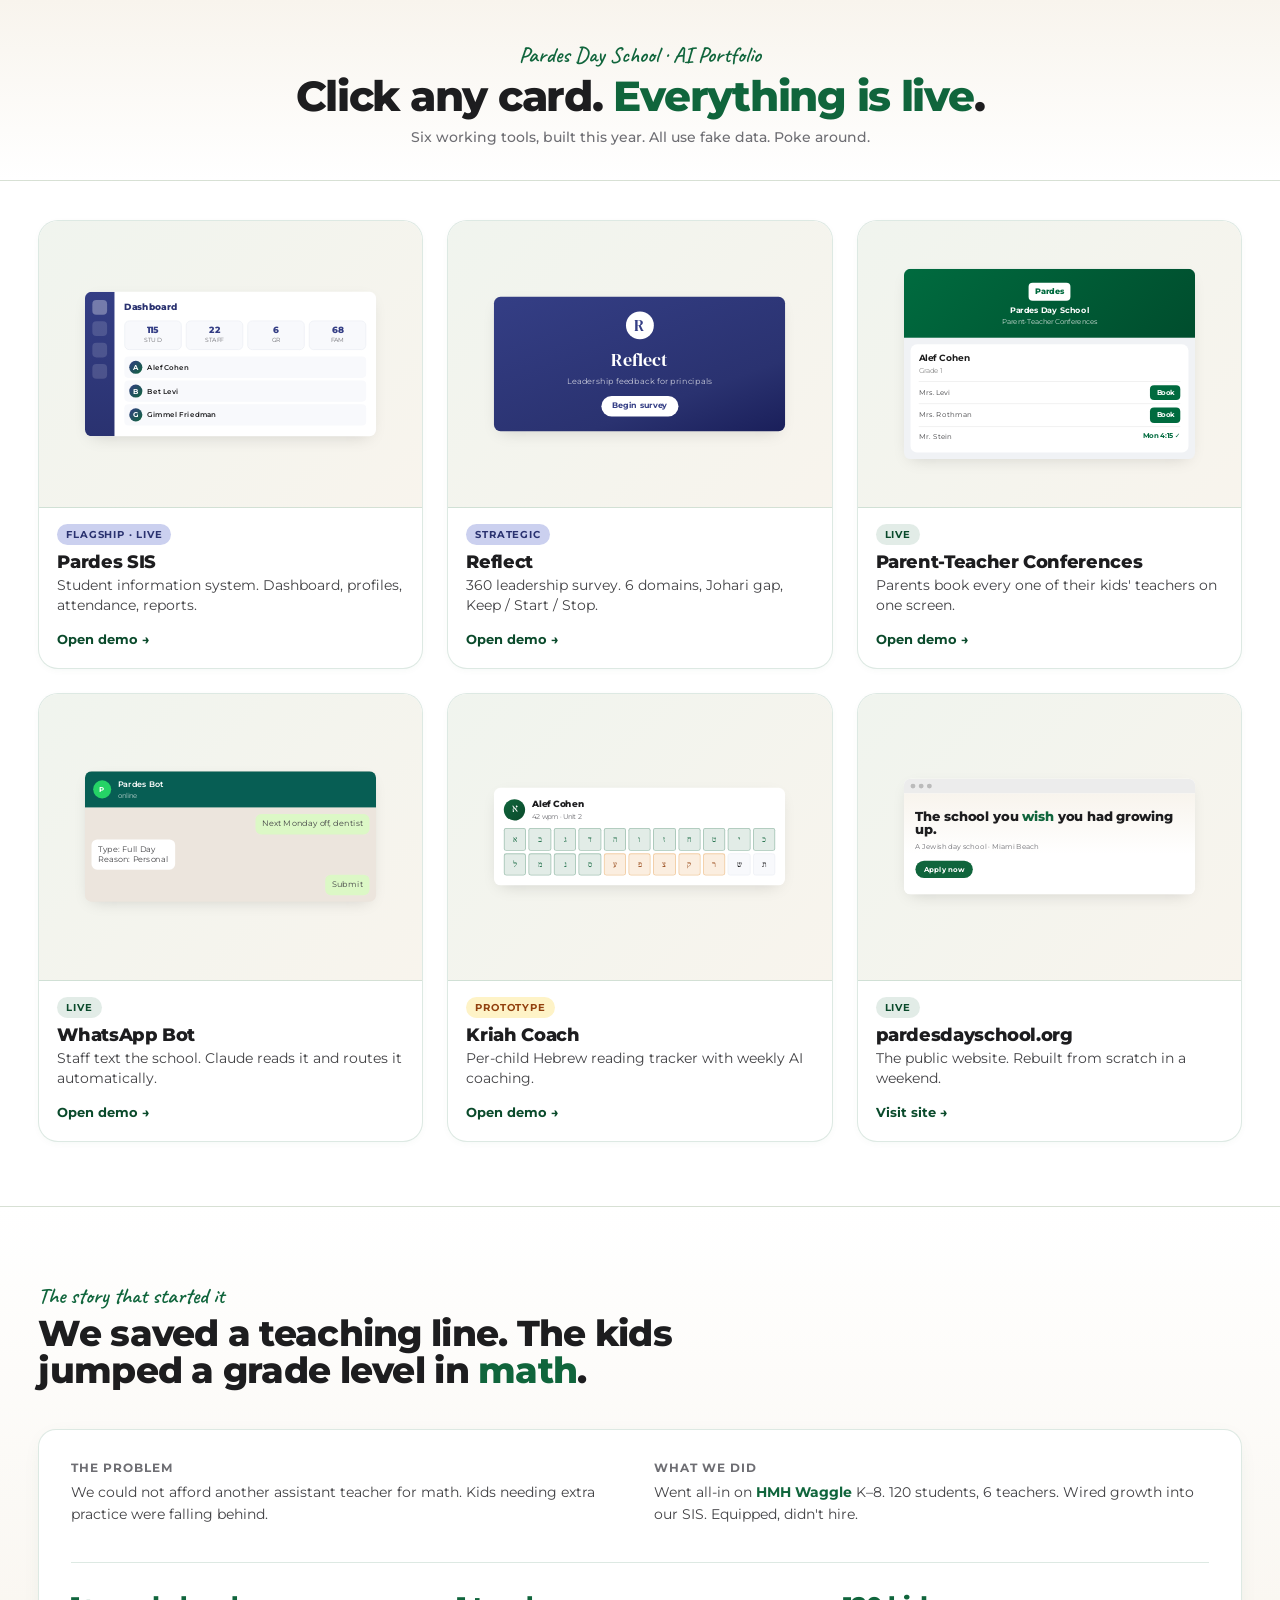
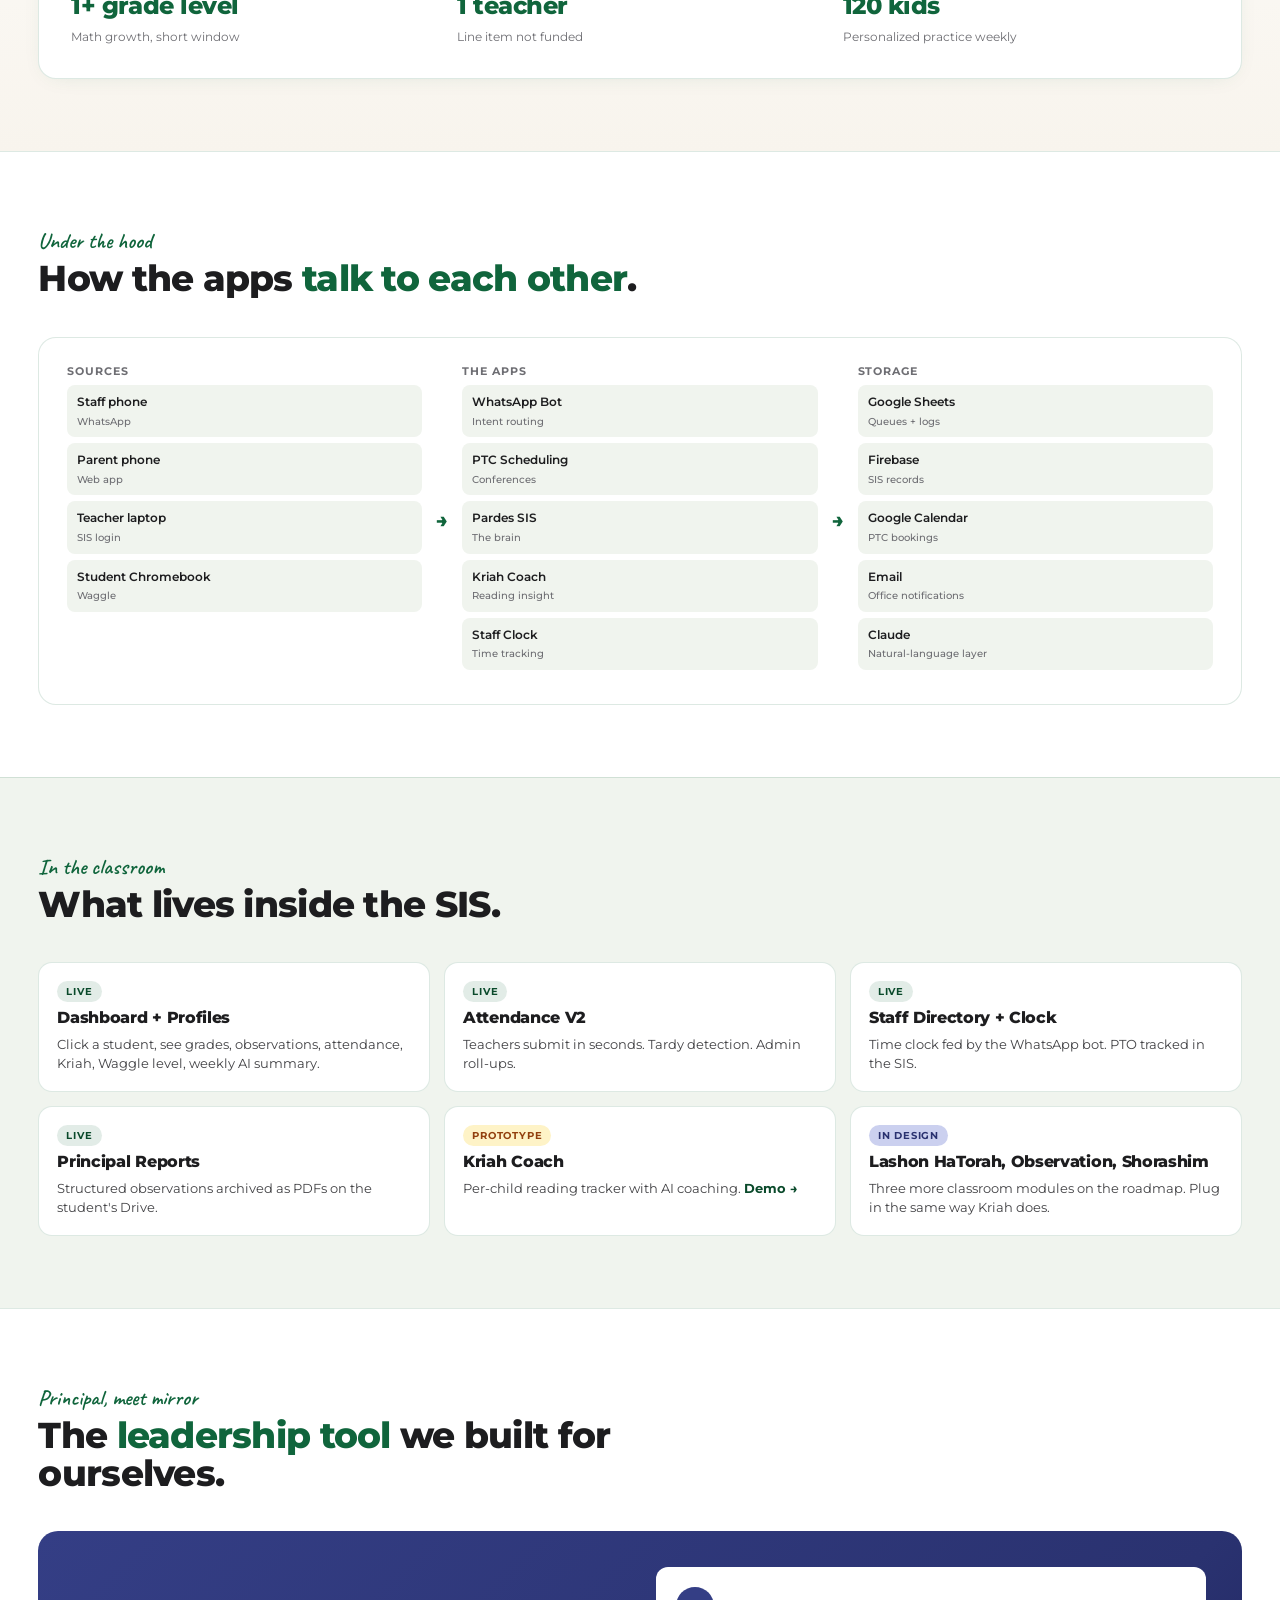
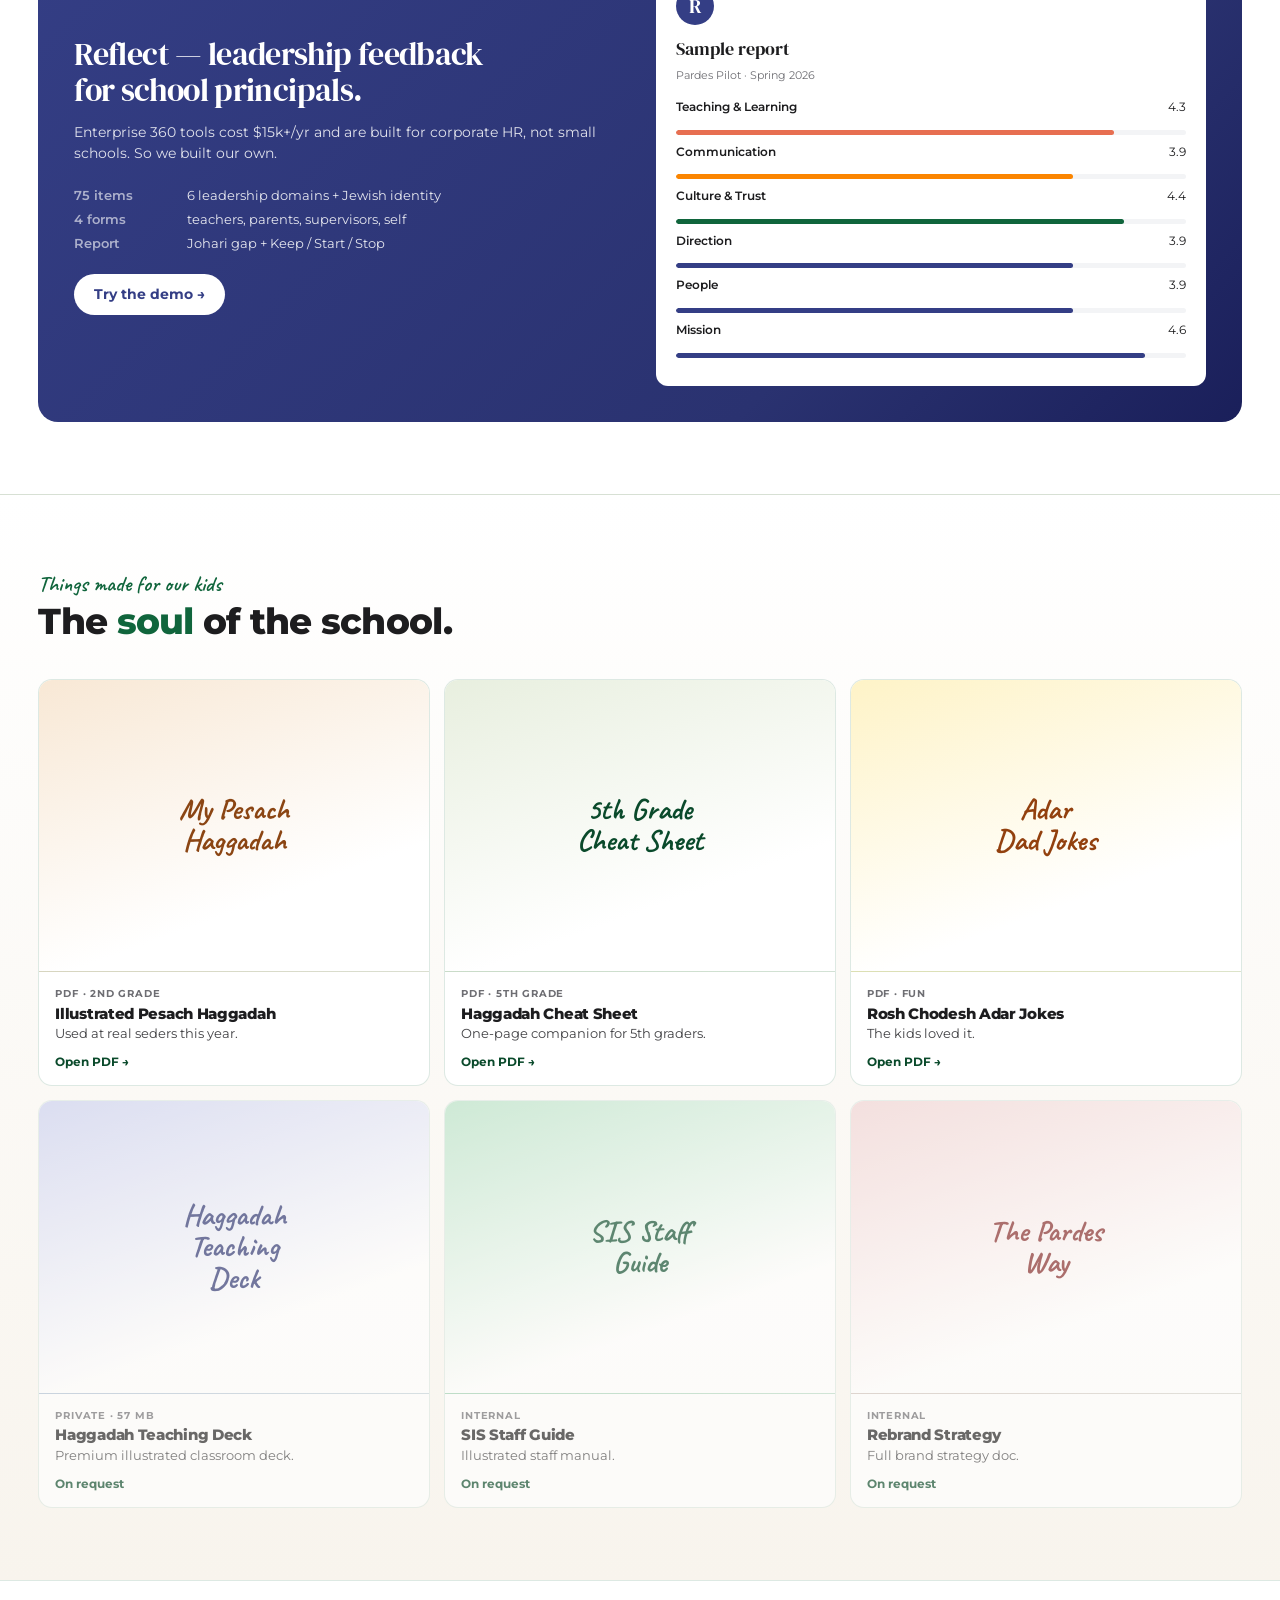
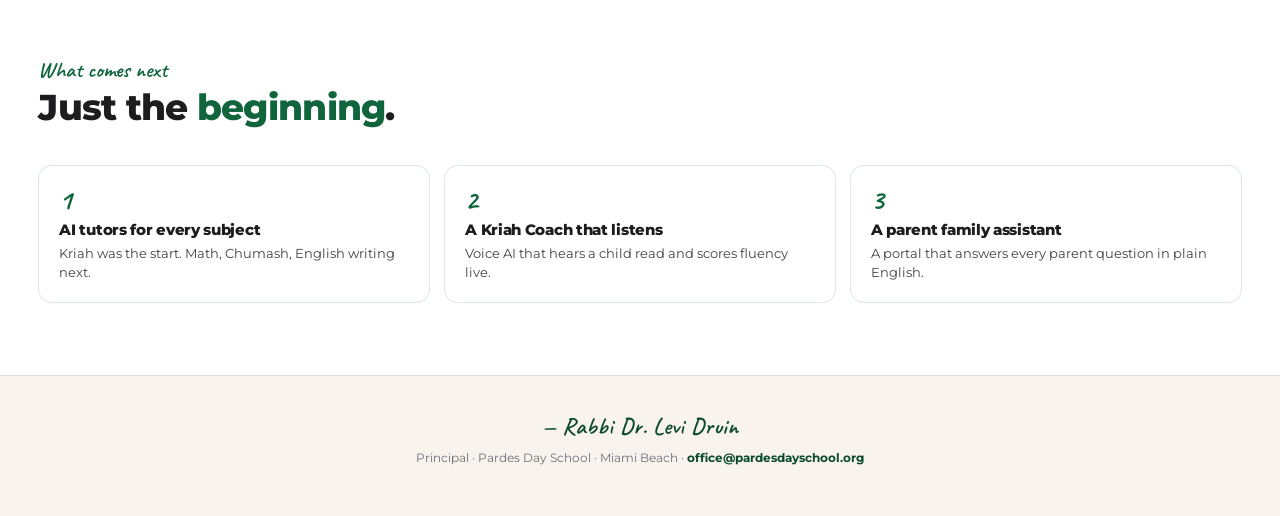
==== commit 373d6e74: "Landing page rework: demo cards above the fold, trim speeches Old landing: huge hero, 4 stats, speec" ====
--- a/index.html
+++ b/index.html
@@ -4,10 +4,10 @@
 <meta charset="utf-8">
 <meta name="viewport" content="width=device-width, initial-scale=1">
 <meta name="theme-color" content="#0a4a2b">
-<title>AI Inside a Small School &middot; Pardes Day School</title>
-<meta name="description" content="How one principal rebuilt a 220-student school's operations and classroom with Claude. Five live demos you can click through.">
+<title>Pardes &middot; AI Portfolio</title>
+<meta name="description" content="Click any card. Every demo is live.">
 <meta property="og:title" content="AI Inside a Small School">
-<meta property="og:description" content="How one principal rebuilt a 220-student school with Claude. Five live demos inside.">
+<meta property="og:description" content="Click any card. Every demo is live.">
 <meta property="og:type" content="website">
 <meta property="og:url" content="https://drlevidruin.github.io/ai-portfolio/">
 <meta property="og:image" content="https://drlevidruin.github.io/ai-portfolio/assets/og-image.png">
@@ -15,342 +15,227 @@
 <meta property="og:image:width" content="1200">
 <meta property="og:image:height" content="630">
 <meta name="twitter:card" content="summary_large_image">
-<meta name="twitter:title" content="AI Inside a Small School">
-<meta name="twitter:description" content="A working portfolio of AI tools built for a 220-student school.">
-<meta name="twitter:image" content="https://drlevidruin.github.io/ai-portfolio/assets/og-image.png">
 <link rel="icon" type="image/svg+xml" href="assets/favicon.svg">
 <link rel="preconnect" href="https://fonts.googleapis.com">
 <link rel="preconnect" href="https://fonts.gstatic.com" crossorigin>
-<link href="https://fonts.googleapis.com/css2?family=Caveat:wght@500;600;700&family=DM+Serif+Display&family=Frank+Ruhl+Libre:wght@400;500;700&family=Montserrat:wght@400;500;600;700;800&family=Source+Sans+3:wght@400;500;600;700&display=swap" rel="stylesheet">
+<link href="https://fonts.googleapis.com/css2?family=Caveat:wght@500;600;700&family=DM+Serif+Display&family=Frank+Ruhl+Libre:wght@400;500;700&family=Montserrat:wght@400;500;600;700;800&display=swap" rel="stylesheet">
 <link rel="stylesheet" href="assets/css/deck.css">
 </head>
 <body>
 
-<!-- Sticky top nav -->
-<nav class="topnav">
-  <div class="topnav-inner">
-    <a class="topnav-brand" href="#top">
-      <span class="topnav-logo">P</span>
-      <span>Pardes &middot; AI Portfolio</span>
-    </a>
-    <div class="topnav-links">
-      <a class="topnav-link" href="#apps">The apps</a>
-      <a class="topnav-link" href="#architecture">How it connects</a>
-      <a class="topnav-link" href="#classroom">Classroom</a>
-      <a class="topnav-link" href="#reflect">Reflect</a>
-      <a class="topnav-link" href="#artifacts">Artifacts</a>
-      <a class="topnav-link" href="#next">What's next</a>
-    </div>
-  </div>
-</nav>
-
-<!-- HERO -->
-<section class="hero" id="top">
-  <div class="container">
-    <span class="section-label">A working portfolio &middot; 2025&ndash;2026</span>
-    <h1>AI is quietly running <em>a small school</em>.</h1>
-    <p class="lede">
-      Over the last year, one principal rebuilt how a 220-student school operates and how its kids learn, one block at a time, using Claude. Not theory. Real apps, real classrooms, real outcomes. Scroll down. Click any demo. Poke around.
-    </p>
-    <div class="stat-row">
-      <div class="stat">
-        <div class="num">5</div>
-        <div class="lab">Live apps running the school</div>
-      </div>
-      <div class="stat">
-        <div class="num">2+</div>
-        <div class="lab">Teachers in every classroom</div>
-      </div>
-      <div class="stat">
-        <div class="num">1+</div>
-        <div class="lab">Grade-level math jump</div>
-      </div>
-      <div class="stat">
-        <div class="num">5</div>
-        <div class="lab">Live demos you can try</div>
-      </div>
-    </div>
-    <div class="contact-line">
-      Built at Pardes Day School &middot; Miami Beach &middot; by Principal Rabbi Dr. Levi Druin
-    </div>
-  </div>
-</section>
-
-<!-- THE STORY -->
-<section class="section section--cream">
-  <div class="container">
-    <div class="section-head">
-      <span class="section-label">The story that started everything</span>
-      <h2>We saved a teaching line. The kids jumped a grade level in <em>math</em>.</h2>
-    </div>
-    <div class="story-card">
-      <span class="tag">Math &middot; 2025&ndash;2026</span>
-      <h3>We chose to equip, not to hire. The results came back fast.</h3>
-      <div class="story-grid">
-        <div>
-          <h4>The problem</h4>
-          <p>A small school could not afford another full-time assistant teacher for math support. Kids who needed extra practice were falling behind, and hiring more staff was not an option.</p>
-        </div>
-        <div>
-          <h4>What we did</h4>
-          <p>We went all-in on <strong>HMH Waggle</strong> for adaptive math practice K&ndash;8, licensed 120 students and 6 teachers, and wired it into our own student information system so teachers could track growth in one place. Instead of hiring, we equipped.</p>
-        </div>
-      </div>
-      <div class="impact-stats">
-        <div class="impact-stat">
-          <div class="n">1+ grade level</div>
-          <div class="l">Average math growth in a short window</div>
-        </div>
-        <div class="impact-stat">
-          <div class="n">1 assistant teacher</div>
-          <div class="l">Line item we did not have to fund</div>
-        </div>
-        <div class="impact-stat">
-          <div class="n">120 kids</div>
-          <div class="l">Personalized practice every week</div>
-        </div>
-      </div>
-    </div>
-  </div>
-</section>
-
-<!-- THE APPS -->
-<section class="section" id="apps">
-  <div class="container">
-    <div class="section-head">
-      <span class="section-label">Five live demos</span>
-      <h2>Every demo below is <em>clickable</em>. Try them in any order.</h2>
-      <p class="sub">Each opens in a new page with safe dummy data. Hebrew-letter student names, fake teachers, no real records anywhere. Close the tab and come back.</p>
-    </div>
-
-    <div class="apps-stack">
-
-      <!-- APP 1: SIS -->
-      <article class="app-card">
-        <div class="app-info">
-          <span class="tag navy">Flagship &middot; Live at Pardes</span>
-          <h3>Pardes SIS &mdash; Student Information System</h3>
-          <p class="blurb">The brain of the school. A custom K&ndash;5 student information system with dashboard, student profiles, attendance, incidents, and principal reports. Role-based nav (admin vs teacher). Replaces enterprise SIS tools that cost $15,000+/year.</p>
-          <dl class="app-meta">
-            <dt>How it's made</dt><dd><code>React + Vite</code> · <code>Tailwind v4</code> · <code>Google Apps Script</code> API · <code>Firebase</code></dd>
-            <dt>Data</dt><dd>Master DB Google Sheet · Attendance V2 · Waggle · Drive PDFs</dd>
-            <dt>Built</dt><dd>12 script files, role-based nav, 5-min cache, mobile-first</dd>
-          </dl>
-          <a class="btn" href="demos/sis-dashboard/">Open SIS demo <span class="arrow">&rarr;</span></a>
-        </div>
-        <div class="app-preview">
-          <div class="preview-frame">
-            <div class="preview-chrome">
-              <span></span><span></span><span></span>
-              <span class="url">pardes-sis.app &middot; Dashboard</span>
-            </div>
-            <div class="prev-sis">
-              <div class="prev-sis-side">
-                <div class="dot active">H</div>
-                <div class="dot">S</div>
-                <div class="dot">A</div>
-                <div class="dot">I</div>
-                <div class="dot">R</div>
-              </div>
-              <div class="prev-sis-main">
-                <div class="prev-sis-topline">
-                  <div class="prev-sis-title">Dashboard</div>
-                  <div class="prev-sis-user">Dr. Druin &middot; Admin</div>
+<!-- Compact header -->
+<header class="header">
+  <div class="container">
+    <div class="kicker">Pardes Day School &middot; AI Portfolio</div>
+    <h1>Click any card. <em>Everything is live</em>.</h1>
+    <div class="sub">Six working tools, built this year. All use fake data. Poke around.</div>
+  </div>
+</header>
+
+<!-- Demo grid -->
+<section class="demos">
+  <div class="container">
+    <div class="demos-grid">
+
+      <!-- SIS -->
+      <a class="demo-tile" href="demos/sis-dashboard/">
+        <div class="demo-preview">
+          <div class="demo-preview-inner">
+            <div class="mp-sis">
+              <div class="mp-sis-side">
+                <div class="d on"></div>
+                <div class="d"></div>
+                <div class="d"></div>
+                <div class="d"></div>
+              </div>
+              <div class="mp-sis-main">
+                <div class="mp-sis-title">Dashboard</div>
+                <div class="mp-sis-stats">
+                  <div class="mp-sis-stat"><div class="n">115</div><div class="l">STUD</div></div>
+                  <div class="mp-sis-stat"><div class="n">22</div><div class="l">STAFF</div></div>
+                  <div class="mp-sis-stat"><div class="n">6</div><div class="l">GR</div></div>
+                  <div class="mp-sis-stat"><div class="n">68</div><div class="l">FAM</div></div>
                 </div>
-                <div class="prev-sis-stats">
-                  <div class="prev-sis-stat"><div class="n">115</div><div class="l">Students</div></div>
-                  <div class="prev-sis-stat"><div class="n">22</div><div class="l">Staff</div></div>
-                  <div class="prev-sis-stat"><div class="n">6</div><div class="l">Grades</div></div>
-                  <div class="prev-sis-stat"><div class="n">68</div><div class="l">Families</div></div>
-                </div>
-                <div class="prev-sis-row"><div class="av">A</div><div class="nm">Alef Cohen</div><div class="gr">Grade 2</div></div>
-                <div class="prev-sis-row"><div class="av">B</div><div class="nm">Bet Levi</div><div class="gr">Grade 2</div></div>
-                <div class="prev-sis-row"><div class="av">G</div><div class="nm">Gimmel Friedman</div><div class="gr">Grade 2</div></div>
-              </div>
-            </div>
-          </div>
-        </div>
-      </article>
-
-      <!-- APP 2: PTC -->
-      <article class="app-card reverse">
-        <div class="app-info">
-          <span class="tag">Live &middot; Every family</span>
-          <h3>Parent&ndash;Teacher Conferences</h3>
-          <p class="blurb">Parents sign in with their last name and the last 4 digits of their phone. They see every one of their kids&#39; teachers on one screen and book 15-minute slots. Teachers see their booked schedule. Admin sees everything. Three views, one app.</p>
-          <dl class="app-meta">
-            <dt>How it's made</dt><dd><code>Google Apps Script</code> · <code>HtmlService</code> · <code>Google Sheets</code></dd>
-            <dt>Architecture</dt><dd>Parent, teacher, admin views via <code>?view=</code> param. Rate-limited.</dd>
-            <dt>Replaces</dt><dd>SignUpGenius, Calendly, paper sign-up sheets</dd>
-          </dl>
-          <a class="btn" href="demos/ptc-scheduling/">Open PTC demo <span class="arrow">&rarr;</span></a>
-        </div>
-        <div class="app-preview">
-          <div class="preview-frame">
-            <div class="preview-chrome">
-              <span></span><span></span><span></span>
-              <span class="url">ptc.pardesdayschool.org</span>
-            </div>
-            <div class="prev-ptc">
-              <div class="prev-ptc-head">
+                <div class="mp-sis-row"><div class="av">A</div><div class="nm">Alef Cohen</div></div>
+                <div class="mp-sis-row"><div class="av">B</div><div class="nm">Bet Levi</div></div>
+                <div class="mp-sis-row"><div class="av">G</div><div class="nm">Gimmel Friedman</div></div>
+              </div>
+            </div>
+          </div>
+        </div>
+        <div class="demo-meta">
+          <span class="badge navy">Flagship &middot; Live</span>
+          <h3>Pardes SIS</h3>
+          <p>Student information system. Dashboard, profiles, attendance, reports.</p>
+          <div class="open">Open demo &rarr;</div>
+        </div>
+      </a>
+
+      <!-- Reflect -->
+      <a class="demo-tile" href="demos/reflect-survey/">
+        <div class="demo-preview">
+          <div class="demo-preview-inner">
+            <div class="mp-reflect">
+              <div class="lg">R</div>
+              <div class="t">Reflect</div>
+              <div class="s">Leadership feedback for principals</div>
+              <div class="btn">Begin survey</div>
+            </div>
+          </div>
+        </div>
+        <div class="demo-meta">
+          <span class="badge navy">Strategic</span>
+          <h3>Reflect</h3>
+          <p>360 leadership survey. 6 domains, Johari gap, Keep / Start / Stop.</p>
+          <div class="open">Open demo &rarr;</div>
+        </div>
+      </a>
+
+      <!-- PTC -->
+      <a class="demo-tile" href="demos/ptc-scheduling/">
+        <div class="demo-preview">
+          <div class="demo-preview-inner">
+            <div class="mp-ptc">
+              <div class="mp-ptc-head">
                 <div class="logo">Pardes</div>
                 <div class="t">Pardes Day School</div>
-                <div class="s">Parent&ndash;Teacher Conferences</div>
-              </div>
-              <div class="prev-ptc-card">
+                <div class="s">Parent-Teacher Conferences</div>
+              </div>
+              <div class="mp-ptc-card">
                 <div class="h">Alef Cohen</div>
                 <div class="g">Grade 1</div>
-                <div class="prev-ptc-teacher"><span>Mrs. Levi</span><span class="btn-sm">Book</span></div>
-                <div class="prev-ptc-teacher"><span>Mrs. Rothman</span><span class="btn-sm">Book</span></div>
-                <div class="prev-ptc-teacher"><span>Mr. Stein</span><span class="booked">Mon 4:15 PM &check;</span></div>
-              </div>
-            </div>
-          </div>
-        </div>
-      </article>
-
-      <!-- APP 3: WhatsApp -->
-      <article class="app-card">
-        <div class="app-info">
-          <span class="tag">Live &middot; Staff-wide</span>
-          <h3>Pardes WhatsApp Bot</h3>
-          <p class="blurb">Staff text the school number. Claude reads the message, decides whether it is a time-off request or a supply order, fills in the missing fields with a follow-up question if needed, and routes it to the right place. A confirmation card with Yes/No keeps humans in the loop.</p>
-          <dl class="app-meta">
-            <dt>How it's made</dt><dd><code>Cloudflare Worker</code> · <code>Apps Script</code> · <code>Claude Haiku 4.5</code> · <code>WhatsApp Business API</code></dd>
-            <dt>Cost</dt><dd>~<code>$0.0017</code> per message (real-life production cost)</dd>
-            <dt>Routes to</dt><dd>SIS PTO submission · Supply_Requests sheet + office email</dd>
-          </dl>
-          <a class="btn" href="demos/whatsapp-bot/">Open WhatsApp demo <span class="arrow">&rarr;</span></a>
-        </div>
-        <div class="app-preview">
-          <div class="preview-frame">
-            <div class="preview-chrome">
-              <span></span><span></span><span></span>
-              <span class="url">wa.me/15555551234</span>
-            </div>
-            <div class="prev-wa">
-              <div class="prev-wa-head">
+                <div class="mp-ptc-row"><span>Mrs. Levi</span><span class="bk">Book</span></div>
+                <div class="mp-ptc-row"><span>Mrs. Rothman</span><span class="bk">Book</span></div>
+                <div class="mp-ptc-row"><span>Mr. Stein</span><span class="ok">Mon 4:15 &check;</span></div>
+              </div>
+            </div>
+          </div>
+        </div>
+        <div class="demo-meta">
+          <span class="badge">Live</span>
+          <h3>Parent-Teacher Conferences</h3>
+          <p>Parents book every one of their kids&#39; teachers on one screen.</p>
+          <div class="open">Open demo &rarr;</div>
+        </div>
+      </a>
+
+      <!-- WhatsApp -->
+      <a class="demo-tile" href="demos/whatsapp-bot/">
+        <div class="demo-preview">
+          <div class="demo-preview-inner">
+            <div class="mp-wa">
+              <div class="mp-wa-head">
                 <div class="av">P</div>
                 <div>
                   <div class="nm">Pardes Bot</div>
                   <div class="st">online</div>
                 </div>
               </div>
-              <div class="prev-wa-body">
-                <div class="prev-wa-bubble user">I need next Monday off, dentist<div class="t">9:42 AM</div></div>
-                <div class="prev-wa-bubble bot">Here is what I will submit:<br>Date: Mon Apr 27<br>Type: Full Day<br>Reason: Personal<br>Notes: dentist<div class="t">9:42 AM</div></div>
-                <div class="prev-wa-bubble user">Submit<div class="t">9:42 AM</div></div>
-                <div class="prev-wa-bubble bot">Submitted. Katy will get the approval email.<div class="t">9:42 AM</div></div>
-              </div>
-            </div>
-          </div>
-        </div>
-      </article>
-
-      <!-- APP 4: Reflect -->
-      <article class="app-card reverse">
-        <div class="app-info">
-          <span class="tag navy">Strategic &middot; Pilot cycle</span>
-          <h3>Reflect &mdash; Leadership Reflection</h3>
-          <p class="blurb">A behavioral 360 for school principals. 75 items across 6 leadership domains, 4 stakeholder forms (teachers, parents, supervisors, self), a 5-point frequency scale, Johari-style gap analysis, and Keep/Start/Stop action plans. Replaces enterprise 360 tools that charge $15,000+/year and are designed for large systems, not small schools.</p>
-          <dl class="app-meta">
-            <dt>How it's made</dt><dd><code>React SPA</code> · <code>Firebase Hosting</code> · <code>Cloud Functions</code> · <code>Firestore</code> · <code>App Check</code> · <code>reCAPTCHA</code></dd>
-            <dt>Reports</dt><dd>Branded PDF · domain averages · Johari grid · Keep / Start / Stop</dd>
-            <dt>Starting at</dt><dd>Pardes pilot cycle, then 3&ndash;5 peer principals in the Prizmah network</dd>
-          </dl>
-          <a class="btn btn--navy" href="demos/reflect-survey/">Take the survey <span class="arrow">&rarr;</span></a>
-        </div>
-        <div class="app-preview">
-          <div class="preview-frame">
-            <div class="preview-chrome">
-              <span></span><span></span><span></span>
-              <span class="url">reflect.app &middot; Welcome</span>
-            </div>
-            <div class="prev-reflect">
-              <div class="prev-reflect-logo">R</div>
-              <div class="prev-reflect-title">Reflect</div>
-              <div class="prev-reflect-sub">Leadership Feedback for School Principals</div>
-              <div class="prev-reflect-btn">Begin Survey</div>
-              <div class="prev-reflect-grid">
-                <div>Anonymous</div>
-                <div>6 min</div>
-                <div>Actionable</div>
-              </div>
-            </div>
-          </div>
-        </div>
-      </article>
-
-      <!-- APP 5: Kriah Coach -->
-      <article class="app-card">
-        <div class="app-info">
-          <span class="tag amber">Prototype &middot; Concept</span>
-          <h3>Kriah Coach &mdash; Hebrew Reading Tracker</h3>
-          <p class="blurb">A per-child Hebrew reading tracker. Each week Claude reads the fluency trend, workbook progress, and teacher notes, then writes a one-paragraph coaching nudge. 22-letter mastery grid, workbook milestones from Pre-Aleph to Aleph Unit 3, fluency chart, AI insight card. Built on the same Apps Script foundation as the SIS.</p>
-          <dl class="app-meta">
-            <dt>How it's made</dt><dd><code>Apps Script</code> · <code>Google Sheets</code> · <code>Claude</code> for the weekly coaching insight</dd>
-            <dt>Status</dt><dd>Design prototype. Not yet deployed at Pardes.</dd>
-            <dt>Future</dt><dd>A voice layer that listens to kids read and scores fluency live</dd>
-          </dl>
-          <a class="btn" href="demos/kriah-coach/">Open Kriah demo <span class="arrow">&rarr;</span></a>
-        </div>
-        <div class="app-preview">
-          <div class="preview-frame">
-            <div class="preview-chrome">
-              <span></span><span></span><span></span>
-              <span class="url">kriah.pardes.app</span>
-            </div>
-            <div class="prev-kriah">
-              <div class="prev-kriah-head">
+              <div class="mp-wa-body">
+                <div class="mp-wa-b u">Next Monday off, dentist</div>
+                <div class="mp-wa-b b">Type: Full Day<br>Reason: Personal</div>
+                <div class="mp-wa-b u">Submit</div>
+              </div>
+            </div>
+          </div>
+        </div>
+        <div class="demo-meta">
+          <span class="badge">Live</span>
+          <h3>WhatsApp Bot</h3>
+          <p>Staff text the school. Claude reads it and routes it automatically.</p>
+          <div class="open">Open demo &rarr;</div>
+        </div>
+      </a>
+
+      <!-- Kriah Coach -->
+      <a class="demo-tile" href="demos/kriah-coach/">
+        <div class="demo-preview">
+          <div class="demo-preview-inner">
+            <div class="mp-kriah">
+              <div class="mp-kriah-head">
                 <div class="av">א</div>
                 <div>
                   <div class="nm">Alef Cohen</div>
-                  <div class="sub">Grade 2 &middot; 42 wpm &middot; Aleph Unit 2</div>
+                  <div class="sub">42 wpm &middot; Unit 2</div>
                 </div>
               </div>
-              <div class="prev-kriah-letters">
-                <div class="prev-kriah-letter mastered">א</div>
-                <div class="prev-kriah-letter mastered">ב</div>
-                <div class="prev-kriah-letter mastered">ג</div>
-                <div class="prev-kriah-letter mastered">ד</div>
-                <div class="prev-kriah-letter mastered">ה</div>
-                <div class="prev-kriah-letter mastered">ו</div>
-                <div class="prev-kriah-letter mastered">ז</div>
-                <div class="prev-kriah-letter mastered">ח</div>
-                <div class="prev-kriah-letter mastered">ט</div>
-                <div class="prev-kriah-letter mastered">י</div>
-                <div class="prev-kriah-letter mastered">כ</div>
-                <div class="prev-kriah-letter mastered">ל</div>
-                <div class="prev-kriah-letter mastered">מ</div>
-                <div class="prev-kriah-letter mastered">נ</div>
-                <div class="prev-kriah-letter mastered">ס</div>
-                <div class="prev-kriah-letter practicing">ע</div>
-                <div class="prev-kriah-letter practicing">פ</div>
-                <div class="prev-kriah-letter practicing">צ</div>
-                <div class="prev-kriah-letter practicing">ק</div>
-                <div class="prev-kriah-letter practicing">ר</div>
-                <div class="prev-kriah-letter">ש</div>
-                <div class="prev-kriah-letter">ת</div>
-              </div>
-            </div>
-          </div>
-        </div>
-      </article>
-
-    </div>
-  </div>
-</section>
-
-<!-- ARCHITECTURE -->
-<section class="section section--sage" id="architecture">
-  <div class="container">
-    <div class="section-head">
-      <span class="section-label">Under the hood</span>
-      <h2>How all of these apps <em>actually talk</em> to each other.</h2>
-      <p class="sub">It is not one big platform. It is a small constellation of apps that share data through Google Sheets, Firebase, and the school email. Claude is the natural-language layer stitching them together.</p>
+              <div class="mp-kriah-letters">
+                <div class="mp-kriah-letter m">א</div><div class="mp-kriah-letter m">ב</div><div class="mp-kriah-letter m">ג</div><div class="mp-kriah-letter m">ד</div><div class="mp-kriah-letter m">ה</div><div class="mp-kriah-letter m">ו</div><div class="mp-kriah-letter m">ז</div><div class="mp-kriah-letter m">ח</div><div class="mp-kriah-letter m">ט</div><div class="mp-kriah-letter m">י</div><div class="mp-kriah-letter m">כ</div>
+                <div class="mp-kriah-letter m">ל</div><div class="mp-kriah-letter m">מ</div><div class="mp-kriah-letter m">נ</div><div class="mp-kriah-letter m">ס</div><div class="mp-kriah-letter p">ע</div><div class="mp-kriah-letter p">פ</div><div class="mp-kriah-letter p">צ</div><div class="mp-kriah-letter p">ק</div><div class="mp-kriah-letter p">ר</div><div class="mp-kriah-letter">ש</div><div class="mp-kriah-letter">ת</div>
+              </div>
+            </div>
+          </div>
+        </div>
+        <div class="demo-meta">
+          <span class="badge amber">Prototype</span>
+          <h3>Kriah Coach</h3>
+          <p>Per-child Hebrew reading tracker with weekly AI coaching.</p>
+          <div class="open">Open demo &rarr;</div>
+        </div>
+      </a>
+
+      <!-- Website -->
+      <a class="demo-tile" href="https://pardesdayschool.org" target="_blank" rel="noopener">
+        <div class="demo-preview">
+          <div class="demo-preview-inner">
+            <div class="mp-web">
+              <div class="mp-web-chr"><span></span><span></span><span></span></div>
+              <div class="mp-web-body">
+                <div class="t">The school you <em>wish</em> you had growing up.</div>
+                <div class="s">A Jewish day school &middot; Miami Beach</div>
+                <div class="pill">Apply now</div>
+              </div>
+            </div>
+          </div>
+        </div>
+        <div class="demo-meta">
+          <span class="badge">Live</span>
+          <h3>pardesdayschool.org</h3>
+          <p>The public website. Rebuilt from scratch in a weekend.</p>
+          <div class="open">Visit site &rarr;</div>
+        </div>
+      </a>
+
+    </div>
+  </div>
+</section>
+
+<!-- BELOW-FOLD: How it all works -->
+
+<!-- Story -->
+<section class="section section--cream">
+  <div class="container">
+    <div class="section-head">
+      <div class="kicker">The story that started it</div>
+      <h2>We saved a teaching line. The kids jumped a grade level in <em>math</em>.</h2>
+    </div>
+    <div class="story">
+      <div>
+        <h4>The problem</h4>
+        <p>We could not afford another assistant teacher for math. Kids needing extra practice were falling behind.</p>
+      </div>
+      <div>
+        <h4>What we did</h4>
+        <p>Went all-in on <strong>HMH Waggle</strong> K&ndash;8. 120 students, 6 teachers. Wired growth into our SIS. Equipped, didn&#39;t hire.</p>
+      </div>
+      <div class="impact">
+        <div><div class="n">1+ grade level</div><div class="l">Math growth, short window</div></div>
+        <div><div class="n">1 teacher</div><div class="l">Line item not funded</div></div>
+        <div><div class="n">120 kids</div><div class="l">Personalized practice weekly</div></div>
+      </div>
+    </div>
+  </div>
+</section>
+
+<!-- How it connects -->
+<section class="section">
+  <div class="container">
+    <div class="section-head">
+      <div class="kicker">Under the hood</div>
+      <h2>How the apps <em>talk to each other</em>.</h2>
     </div>
     <div class="arch">
-      <div class="arch-col">
+      <div>
         <h4>Sources</h4>
         <div class="arch-item">Staff phone<div class="src">WhatsApp</div></div>
         <div class="arch-item">Parent phone<div class="src">Web app</div></div>
@@ -358,7 +243,7 @@
         <div class="arch-item">Student Chromebook<div class="src">Waggle</div></div>
       </div>
       <div class="arch-arrow">&rarr;</div>
-      <div class="arch-col">
+      <div>
         <h4>The apps</h4>
         <div class="arch-item">WhatsApp Bot<div class="src">Intent routing</div></div>
         <div class="arch-item">PTC Scheduling<div class="src">Conferences</div></div>
@@ -367,7 +252,7 @@
         <div class="arch-item">Staff Clock<div class="src">Time tracking</div></div>
       </div>
       <div class="arch-arrow">&rarr;</div>
-      <div class="arch-col">
+      <div>
         <h4>Storage</h4>
         <div class="arch-item">Google Sheets<div class="src">Queues + logs</div></div>
         <div class="arch-item">Firebase<div class="src">SIS records</div></div>
@@ -379,128 +264,87 @@
   </div>
 </section>
 
-<!-- WEBSITE -->
+<!-- Classroom modules -->
+<section class="section section--sage">
+  <div class="container">
+    <div class="section-head">
+      <div class="kicker">In the classroom</div>
+      <h2>What lives inside the SIS.</h2>
+    </div>
+    <div class="modules-grid">
+      <div class="module-card">
+        <span class="badge-tag live">Live</span>
+        <h4>Dashboard + Profiles</h4>
+        <p>Click a student, see grades, observations, attendance, Kriah, Waggle level, weekly AI summary.</p>
+      </div>
+      <div class="module-card">
+        <span class="badge-tag live">Live</span>
+        <h4>Attendance V2</h4>
+        <p>Teachers submit in seconds. Tardy detection. Admin roll-ups.</p>
+      </div>
+      <div class="module-card">
+        <span class="badge-tag live">Live</span>
+        <h4>Staff Directory + Clock</h4>
+        <p>Time clock fed by the WhatsApp bot. PTO tracked in the SIS.</p>
+      </div>
+      <div class="module-card">
+        <span class="badge-tag live">Live</span>
+        <h4>Principal Reports</h4>
+        <p>Structured observations archived as PDFs on the student&#39;s Drive.</p>
+      </div>
+      <div class="module-card">
+        <span class="badge-tag prototype">Prototype</span>
+        <h4>Kriah Coach</h4>
+        <p>Per-child reading tracker with AI coaching. <a href="demos/kriah-coach/" style="color: var(--forest-dark); font-weight: 700;">Demo &rarr;</a></p>
+      </div>
+      <div class="module-card">
+        <span class="badge-tag design">In design</span>
+        <h4>Lashon HaTorah, Observation, Shorashim</h4>
+        <p>Three more classroom modules on the roadmap. Plug in the same way Kriah does.</p>
+      </div>
+    </div>
+  </div>
+</section>
+
+<!-- Reflect feature -->
 <section class="section">
   <div class="container">
     <div class="section-head">
-      <span class="section-label">The public face</span>
-      <h2>pardesdayschool.org, <em>rebuilt</em> from scratch.</h2>
-    </div>
-    <div class="website-card">
-      <div class="website-shot">
-        <div class="website-mockup">
-          <div class="chr"><span></span><span></span><span></span></div>
-          <div class="body">
-            <h4>The school you <em>wish</em> you had growing up.</h4>
-            <div class="sub">A Jewish day school &middot; Miami Beach</div>
-            <div class="pill">Apply now</div>
-          </div>
-        </div>
-      </div>
-      <div class="website-info">
-        <h3>A weekend of work replaced a web agency.</h3>
-        <p class="blurb">The school&#39;s public website, rebuilt in-house with AI. Mobile-first, Apple-inspired. Staff edit content through a JSON data layer, so changes ship without a CMS or a developer.</p>
-        <ol>
-          <li><strong>JSON-driven content</strong> &mdash; Staff edit a single JSON file. No CMS.</li>
-          <li><strong>Mobile-first, Apple-inspired</strong> &mdash; 7 sections, fast load, real typography.</li>
-          <li><strong>Connected to admissions</strong> &mdash; Inquiry form feeds the SIS.</li>
-          <li><strong>Replaces a web agency</strong> &mdash; Cost: a weekend of work.</li>
-        </ol>
-        <a class="btn btn--outline" href="https://pardesdayschool.org" target="_blank" rel="noopener">Visit the site <span class="arrow">&rarr;</span></a>
-      </div>
-    </div>
-  </div>
-</section>
-
-<!-- CLASSROOM -->
-<section class="section section--cream" id="classroom">
-  <div class="container">
-    <div class="section-head">
-      <span class="section-label">In the classroom</span>
-      <h2>The back-office apps matter. But <em>this</em> is why we do it.</h2>
-      <p class="sub">AI in the hands of a real classroom looks different than AI in a startup. Here is what lives inside the SIS today, plus the modules in prototype and design.</p>
-    </div>
-    <div class="modules-grid">
-      <div class="module-card">
-        <span class="badge live">Live</span>
-        <h4>Dashboard + Profiles</h4>
-        <p>Student counts by grade and gender. Click into a full profile: grades, observations, attendance, Kriah progress, Waggle math level, AI weekly summary.</p>
-      </div>
-      <div class="module-card">
-        <span class="badge live">Live</span>
-        <h4>Attendance V2</h4>
-        <p>Google Forms-based attendance intake with tardy detection. Teachers submit in seconds. Roll-up views for admin.</p>
-      </div>
-      <div class="module-card">
-        <span class="badge live">Live</span>
-        <h4>Staff Directory + Clock</h4>
-        <p>Staff records, clock-in/out data, PTO tracking. Fed by the WhatsApp bot for PTO requests.</p>
-      </div>
-      <div class="module-card">
-        <span class="badge live">Live</span>
-        <h4>Principal Reports</h4>
-        <p>Structured principal observations archived as PDFs to the student&#39;s Drive folder.</p>
-      </div>
-      <div class="module-card">
-        <span class="badge prototype">Prototype</span>
-        <h4>Kriah Coach</h4>
-        <p>Per-child Hebrew reading fluency, letter mastery, and AI-generated coaching nudges. <a href="demos/kriah-coach/" style="color: var(--forest-dark); font-weight: 700;">Open demo &rarr;</a></p>
-      </div>
-      <div class="module-card">
-        <span class="badge design">In design</span>
-        <h4>Lashon HaTorah, Observation, Shorashim</h4>
-        <p>Additional classroom-facing modules in various stages of design. Each will plug into the SIS the same way Kriah Coach does.</p>
-      </div>
-    </div>
-  </div>
-</section>
-
-<!-- REFLECT FEATURED -->
-<section class="section" id="reflect">
-  <div class="container">
-    <div class="section-head">
-      <span class="section-label">Principal, meet mirror</span>
-      <h2>Reflect &mdash; the leadership tool we built <em>for ourselves</em>.</h2>
+      <div class="kicker">Principal, meet mirror</div>
+      <h2>The <em>leadership tool</em> we built for ourselves.</h2>
     </div>
     <div class="reflect-feature">
-      <div class="reflect-feature-inner">
-        <div>
-          <span class="tag">Try the live demo</span>
-          <h3>Leadership reflection<br>for school principals.</h3>
-          <p class="blurb">Every enterprise 360 tool we evaluated cost $15,000+ a year and was built for corporate HR, not small schools. So we built our own &mdash; grounded in research, tuned for Jewish day schools, with the hard conversations baked in.</p>
-          <dl class="meta">
-            <dt>75 items</dt><dd>across 6 leadership domains + Jewish identity</dd>
-            <dt>4 forms</dt><dd>teachers, parents, supervisors, self</dd>
-            <dt>Scale</dt><dd>5-point frequency, from Almost Never to Almost Always</dd>
-            <dt>Report</dt><dd>Johari gap analysis + Keep / Start / Stop action plan</dd>
-          </dl>
-          <a class="btn" href="demos/reflect-survey/">Try the demo survey <span class="arrow">&rarr;</span></a>
-        </div>
-        <div class="reflect-mockup">
-          <div class="lg">R</div>
-          <div class="t">Sample report</div>
-          <div class="s">Pardes Pilot &middot; Spring 2026 &middot; n=18</div>
-          <div class="domains">
-            <div class="dom"><div class="dom-name">Teaching &amp; Learning</div><div>4.3</div><div class="dom-bar"><span style="width: 86%"></span></div></div>
-            <div class="dom"><div class="dom-name">Communication</div><div>3.9</div><div class="dom-bar"><span style="width: 78%"></span></div></div>
-            <div class="dom"><div class="dom-name">Culture &amp; Trust</div><div>4.4</div><div class="dom-bar"><span style="width: 88%"></span></div></div>
-            <div class="dom"><div class="dom-name">Direction &amp; Decisions</div><div>3.9</div><div class="dom-bar"><span style="width: 78%"></span></div></div>
-            <div class="dom"><div class="dom-name">People Development</div><div>3.9</div><div class="dom-bar"><span style="width: 78%"></span></div></div>
-            <div class="dom"><div class="dom-name">Mission Stewardship</div><div>4.6</div><div class="dom-bar"><span style="width: 92%"></span></div></div>
-          </div>
-        </div>
-      </div>
-    </div>
-  </div>
-</section>
-
-<!-- ARTIFACTS -->
-<section class="section section--sage" id="artifacts">
-  <div class="container">
-    <div class="section-head">
-      <span class="section-label">Things made for our kids</span>
-      <h2>The soul of the school &mdash; printed, laminated, read at <em>real seders</em>.</h2>
-      <p class="sub">AI is a tool. The soul is ours. Here is what happens when a principal hands a language model a fourth-grade Chumash and asks for something beautiful.</p>
+      <div>
+        <h3>Reflect &mdash; leadership feedback<br>for school principals.</h3>
+        <p class="blurb">Enterprise 360 tools cost $15k+/yr and are built for corporate HR, not small schools. So we built our own.</p>
+        <dl class="meta">
+          <dt>75 items</dt><dd>6 leadership domains + Jewish identity</dd>
+          <dt>4 forms</dt><dd>teachers, parents, supervisors, self</dd>
+          <dt>Report</dt><dd>Johari gap + Keep / Start / Stop</dd>
+        </dl>
+        <a class="btn" href="demos/reflect-survey/">Try the demo &rarr;</a>
+      </div>
+      <div class="reflect-mockup">
+        <div class="lg">R</div>
+        <div class="t">Sample report</div>
+        <div class="s">Pardes Pilot &middot; Spring 2026</div>
+        <div class="dom"><div class="dom-name">Teaching &amp; Learning</div><div>4.3</div><div class="dom-bar"><span style="width: 86%"></span></div></div>
+        <div class="dom"><div class="dom-name">Communication</div><div>3.9</div><div class="dom-bar"><span style="width: 78%"></span></div></div>
+        <div class="dom"><div class="dom-name">Culture &amp; Trust</div><div>4.4</div><div class="dom-bar"><span style="width: 88%"></span></div></div>
+        <div class="dom"><div class="dom-name">Direction</div><div>3.9</div><div class="dom-bar"><span style="width: 78%"></span></div></div>
+        <div class="dom"><div class="dom-name">People</div><div>3.9</div><div class="dom-bar"><span style="width: 78%"></span></div></div>
+        <div class="dom"><div class="dom-name">Mission</div><div>4.6</div><div class="dom-bar"><span style="width: 92%"></span></div></div>
+      </div>
+    </div>
+  </div>
+</section>
+
+<!-- Artifacts -->
+<section class="section section--cream">
+  <div class="container">
+    <div class="section-head">
+      <div class="kicker">Things made for our kids</div>
+      <h2>The <em>soul</em> of the school.</h2>
     </div>
     <div class="artifacts-grid">
 
@@ -508,8 +352,8 @@
         <div class="artifact-shot haggadah">My Pesach<br>Haggadah</div>
         <div class="artifact-info">
           <div class="tag">PDF &middot; 2nd Grade</div>
-          <h4>My Pesach Haggadah, 2nd Grade</h4>
-          <p>A full illustrated, print-ready Passover Haggadah tuned for 2nd graders. Used at real seders this year.</p>
+          <h4>Illustrated Pesach Haggadah</h4>
+          <p>Used at real seders this year.</p>
           <div class="open">Open PDF &rarr;</div>
         </div>
       </a>
@@ -518,8 +362,8 @@
         <div class="artifact-shot cheat">5th Grade<br>Cheat Sheet</div>
         <div class="artifact-info">
           <div class="tag">PDF &middot; 5th Grade</div>
-          <h4>5th Grade Haggadah Cheat Sheet</h4>
-          <p>The quick-reference companion for 5th graders leading parts of the seder. One page. Pasul-perfect.</p>
+          <h4>Haggadah Cheat Sheet</h4>
+          <p>One-page companion for 5th graders.</p>
           <div class="open">Open PDF &rarr;</div>
         </div>
       </a>
@@ -528,8 +372,8 @@
         <div class="artifact-shot jokes">Adar<br>Dad Jokes</div>
         <div class="artifact-info">
           <div class="tag">PDF &middot; Fun</div>
-          <h4>Happy Rosh Chodesh Adar Dad Jokes</h4>
-          <p>Because sometimes AI should make you laugh. A printable Adar dad-jokes PDF. The kids loved it.</p>
+          <h4>Rosh Chodesh Adar Jokes</h4>
+          <p>The kids loved it.</p>
           <div class="open">Open PDF &rarr;</div>
         </div>
       </a>
@@ -537,73 +381,68 @@
       <div class="artifact-card" data-disabled="true">
         <div class="artifact-shot deck">Haggadah<br>Teaching<br>Deck</div>
         <div class="artifact-info">
-          <div class="tag">Upcoming &middot; 57 MB</div>
+          <div class="tag">Private &middot; 57 MB</div>
           <h4>Haggadah Teaching Deck</h4>
-          <p>A premium illustrated teaching deck built alongside the Haggadah. Lives in classrooms, not on the open web.</p>
-          <div class="open">Private &middot; on request</div>
+          <p>Premium illustrated classroom deck.</p>
+          <div class="open">On request</div>
         </div>
       </div>
 
       <div class="artifact-card" data-disabled="true">
         <div class="artifact-shot manual">SIS Staff<br>Guide</div>
         <div class="artifact-info">
-          <div class="tag">Upcoming &middot; 3 MB</div>
+          <div class="tag">Internal</div>
           <h4>SIS Staff Guide</h4>
-          <p>A polished illustrated staff manual. The kind of doc a consulting firm would charge real money to produce.</p>
-          <div class="open">Internal &middot; on request</div>
+          <p>Illustrated staff manual.</p>
+          <div class="open">On request</div>
         </div>
       </div>
 
       <div class="artifact-card" data-disabled="true">
         <div class="artifact-shot brand">The Pardes<br>Way</div>
         <div class="artifact-info">
-          <div class="tag">Upcoming</div>
-          <h4>The Pardes Way Rebrand Strategy</h4>
-          <p>A full brand strategy document, AI-assisted, shaping how the school talks about itself &mdash; everywhere.</p>
-          <div class="open">Internal &middot; on request</div>
-        </div>
-      </div>
-
-    </div>
-  </div>
-</section>
-
-<!-- WHAT'S NEXT -->
-<section class="section" id="next">
-  <div class="container">
-    <div class="section-head">
-      <span class="section-label">What comes next</span>
-      <h2>This is just the <em>beginning</em>.</h2>
-      <p class="sub">The goal was never the tech. It was a better education for every child and a school that runs smoothly enough that the grown-ups can focus on kids. Here is what&#39;s on deck.</p>
+          <div class="tag">Internal</div>
+          <h4>Rebrand Strategy</h4>
+          <p>Full brand strategy doc.</p>
+          <div class="open">On request</div>
+        </div>
+      </div>
+
+    </div>
+  </div>
+</section>
+
+<!-- What's next -->
+<section class="section">
+  <div class="container">
+    <div class="section-head">
+      <div class="kicker">What comes next</div>
+      <h2>Just the <em>beginning</em>.</h2>
     </div>
     <div class="next-grid">
       <div class="next-card">
         <div class="n">1</div>
         <h4>AI tutors for every subject</h4>
-        <p>Kriah Coach was the start. Math, Chumash, English writing next. Per-child, grounded in what the teacher is teaching this week.</p>
+        <p>Kriah was the start. Math, Chumash, English writing next.</p>
       </div>
       <div class="next-card">
         <div class="n">2</div>
         <h4>A Kriah Coach that listens</h4>
-        <p>Voice AI that hears a child read and scores fluency live. Frees the teacher to coach instead of testing.</p>
+        <p>Voice AI that hears a child read and scores fluency live.</p>
       </div>
       <div class="next-card">
         <div class="n">3</div>
         <h4>A parent family assistant</h4>
-        <p>A portal that answers every parent question about their kid, their schedule, their teachers &mdash; in plain English, grounded in real school data.</p>
-      </div>
-    </div>
-  </div>
-</section>
-
-<!-- FOOTER -->
+        <p>A portal that answers every parent question in plain English.</p>
+      </div>
+    </div>
+  </div>
+</section>
+
 <footer class="footer">
   <div class="container">
     <div class="sig">&mdash; Rabbi Dr. Levi Druin</div>
-    <div class="info">
-      Principal &middot; Pardes Day School &middot; Miami Beach &middot;
-      <a href="mailto:office@pardesdayschool.org">office@pardesdayschool.org</a>
-    </div>
+    <div class="info">Principal &middot; Pardes Day School &middot; Miami Beach &middot; <a href="mailto:office@pardesdayschool.org">office@pardesdayschool.org</a></div>
   </div>
 </footer>
 
--- a/assets/css/deck.css
+++ b/assets/css/deck.css
@@ -1,11 +1,9 @@
-/* Pardes AI Portfolio — single-page vertical scroll
-   Brand: forest, navy, cream, sage. Montserrat + Caveat. */
+/* Pardes AI Portfolio — demo-first landing */
 
 :root {
   --forest: #10653c;
   --forest-dark: #0a4a2b;
   --forest-soft: #b7e2c6;
-  --forest-glow: rgba(16, 101, 60, 0.12);
   --navy: #343e85;
   --navy-dark: #2a3270;
   --navy-soft: #cbd0ef;
@@ -19,8 +17,6 @@
   --text-muted: #6e6e73;
   --line: rgba(16, 101, 60, 0.14);
   --line-soft: rgba(0, 0, 0, 0.06);
-  --card-shadow: 0 4px 24px -12px rgba(16, 101, 60, 0.18);
-  --card-shadow-hover: 0 10px 32px -8px rgba(16, 101, 60, 0.28);
 }
 
 * { box-sizing: border-box; }
@@ -28,7 +24,7 @@
 body {
   margin: 0;
   font-family: 'Montserrat', system-ui, -apple-system, sans-serif;
-  font-size: 17px;
+  font-size: 16px;
   line-height: 1.55;
   color: var(--text-body);
   background: var(--white);
@@ -39,510 +35,395 @@
   font-family: 'Montserrat', sans-serif;
   font-weight: 800;
   letter-spacing: -0.02em;
-  line-height: 1.04;
+  line-height: 1.05;
   color: var(--text-dark);
   margin: 0;
 }
-
 a { color: inherit; text-decoration: none; }
 strong { color: var(--forest); font-weight: 700; }
 
-.section-label {
-  display: inline-block;
+.container { max-width: 1280px; margin: 0 auto; padding: 0 clamp(16px, 3vw, 40px); }
+
+/* ===== Compact header ===== */
+.header {
+  padding: clamp(24px, 3vw, 40px) 0 clamp(20px, 2.5vw, 32px);
+  background: linear-gradient(180deg, var(--cream) 0%, #ffffff 100%);
+  text-align: center;
+  border-bottom: 1px solid var(--line);
+}
+.header .kicker {
   font-family: 'Caveat', cursive;
-  font-size: 28px;
+  color: var(--forest);
+  font-size: 22px;
   font-weight: 600;
-  color: var(--forest);
-  margin-bottom: 14px;
-}
-
-.container { max-width: 1200px; margin: 0 auto; padding: 0 clamp(20px, 4vw, 48px); }
-
-/* ====== Sticky mini-nav ====== */
-.topnav {
-  position: sticky;
-  top: 0;
-  z-index: 50;
-  background: rgba(255, 255, 255, 0.88);
-  backdrop-filter: saturate(140%) blur(14px);
-  -webkit-backdrop-filter: saturate(140%) blur(14px);
+}
+.header h1 {
+  font-size: clamp(26px, 3.4vw, 42px);
+  margin-top: 2px;
+  letter-spacing: -0.03em;
+}
+.header h1 em { font-style: normal; color: var(--forest); }
+.header .sub {
+  margin-top: 8px;
+  font-size: 14px;
+  color: var(--text-muted);
+  font-weight: 500;
+}
+
+/* ===== Demo grid (hero) ===== */
+.demos {
+  padding: clamp(24px, 3vw, 40px) 0 clamp(40px, 5vw, 64px);
+}
+.demos-grid {
+  display: grid;
+  grid-template-columns: repeat(3, 1fr);
+  gap: clamp(16px, 2vw, 24px);
+}
+
+.demo-tile {
+  display: flex; flex-direction: column;
+  background: var(--white);
+  border: 1px solid var(--line);
+  border-radius: 20px;
+  overflow: hidden;
+  transition: transform 0.22s ease, box-shadow 0.22s ease;
+  cursor: pointer;
+  box-shadow: 0 2px 12px -6px rgba(16, 101, 60, 0.12);
+}
+.demo-tile:hover {
+  transform: translateY(-4px);
+  box-shadow: 0 18px 40px -16px rgba(16, 101, 60, 0.28);
+}
+.demo-preview {
+  aspect-ratio: 4 / 3;
+  background: linear-gradient(135deg, var(--sage-light) 0%, var(--cream) 100%);
+  position: relative;
+  overflow: hidden;
+  display: flex;
+  align-items: center;
+  justify-content: center;
   border-bottom: 1px solid var(--line);
 }
-.topnav-inner {
-  max-width: 1200px; margin: 0 auto;
-  padding: 12px clamp(20px, 4vw, 48px);
-  display: flex; align-items: center; justify-content: space-between; gap: 16px;
-}
-.topnav-brand {
-  display: flex; align-items: center; gap: 10px;
-  font-weight: 800; color: var(--forest-dark); letter-spacing: -0.01em;
-}
-.topnav-logo {
-  width: 28px; height: 28px; border-radius: 8px;
-  background: linear-gradient(135deg, var(--forest) 0%, var(--forest-dark) 100%);
-  color: #fff; font-family: 'Caveat', cursive; font-weight: 700;
-  display: inline-flex; align-items: center; justify-content: center; font-size: 20px;
-}
-.topnav-links {
-  display: flex; gap: 6px; flex-wrap: wrap;
-}
-.topnav-link {
-  padding: 7px 12px; border-radius: 999px;
-  font-size: 13.5px; font-weight: 600; color: var(--text-muted);
-  transition: background 0.18s ease, color 0.18s ease;
-}
-.topnav-link:hover { background: var(--sage-light); color: var(--forest-dark); }
-
-/* ====== Hero ====== */
-.hero {
-  padding: clamp(56px, 8vw, 120px) 0 clamp(48px, 7vw, 80px);
-  background:
-    radial-gradient(ellipse at 15% 0%, rgba(16,101,60,0.08) 0%, transparent 55%),
-    radial-gradient(ellipse at 85% 100%, rgba(52,62,133,0.06) 0%, transparent 55%),
-    linear-gradient(180deg, var(--cream) 0%, #ffffff 100%);
-}
-.hero h1 {
-  font-size: clamp(44px, 7.2vw, 92px);
-  line-height: 1.02;
-  color: var(--text-dark);
-  max-width: 16ch;
-  font-weight: 800;
-  letter-spacing: -0.04em;
-}
-.hero h1 em { font-style: normal; color: var(--forest); }
-.hero .lede {
-  margin-top: 22px;
-  font-size: clamp(17px, 1.8vw, 20px);
-  max-width: 58ch;
+.demo-preview-inner {
+  transform: scale(0.82);
+  transform-origin: center center;
+  width: 100%;
+  padding: 14px;
+}
+.demo-meta {
+  padding: 16px 18px 18px;
+  display: flex; flex-direction: column; gap: 4px;
+}
+.demo-meta .badge {
+  align-self: flex-start;
+  font-size: 10px;
+  font-weight: 700;
+  text-transform: uppercase;
+  letter-spacing: 0.08em;
+  padding: 3px 9px;
+  border-radius: 999px;
+  margin-bottom: 4px;
+  background: rgba(16, 101, 60, 0.12);
+  color: var(--forest-dark);
+}
+.demo-meta .badge.navy { background: var(--navy-soft); color: var(--navy-dark); }
+.demo-meta .badge.amber { background: #fef3c7; color: #92400e; }
+.demo-meta h3 {
+  font-size: 18px;
+  letter-spacing: -0.02em;
+}
+.demo-meta p {
+  font-size: 13.5px;
   color: var(--text-body);
-  line-height: 1.55;
-}
-.stat-row {
-  display: grid; grid-template-columns: repeat(4, 1fr); gap: 20px;
-  margin-top: 44px; padding-top: 28px; border-top: 1px solid var(--line);
-}
-.stat .num { font-size: clamp(30px, 4.4vw, 46px); font-weight: 800; color: var(--forest); line-height: 1; letter-spacing: -0.03em; }
-.stat .lab { font-size: 13px; color: var(--text-muted); margin-top: 8px; max-width: 22ch; line-height: 1.4; }
-.contact-line { margin-top: 28px; font-size: 13px; color: var(--text-light); letter-spacing: 0.01em; }
-
-/* ====== Sections ====== */
+  margin: 0;
+  line-height: 1.45;
+}
+.demo-meta .open {
+  margin-top: 10px;
+  font-size: 13px;
+  font-weight: 700;
+  color: var(--forest-dark);
+  display: inline-flex; align-items: center; gap: 4px;
+}
+.demo-tile:hover .open { color: var(--forest); }
+
+/* ==== Mini-preview styles (inside each tile) ==== */
+
+/* SIS mini */
+.mp-sis {
+  display: grid;
+  grid-template-columns: 36px 1fr;
+  background: #fff;
+  border-radius: 8px;
+  overflow: hidden;
+  box-shadow: 0 6px 20px -8px rgba(0,0,0,0.18);
+  height: 100%;
+}
+.mp-sis-side { background: linear-gradient(180deg, #343e85 0%, #2a3270 100%); padding: 10px 0; display: flex; flex-direction: column; gap: 8px; align-items: center; }
+.mp-sis-side .d { width: 18px; height: 18px; border-radius: 5px; background: rgba(255,255,255,0.14); }
+.mp-sis-side .d.on { background: rgba(255,255,255,0.32); }
+.mp-sis-main { padding: 10px 12px; }
+.mp-sis-title { font-weight: 800; color: #2a3270; font-size: 11px; margin-bottom: 8px; }
+.mp-sis-stats { display: grid; grid-template-columns: repeat(4, 1fr); gap: 5px; margin-bottom: 8px; }
+.mp-sis-stat { background: #f8f9fc; border: 1px solid #eef1f5; border-radius: 6px; padding: 5px 4px; text-align: center; }
+.mp-sis-stat .n { font-size: 11px; font-weight: 800; color: #343e85; line-height: 1; }
+.mp-sis-stat .l { font-size: 7px; color: #6e6e73; margin-top: 2px; letter-spacing: 0.04em; }
+.mp-sis-row { display: flex; align-items: center; gap: 6px; padding: 5px 6px; background: #f8f9fc; border-radius: 5px; margin-bottom: 3px; }
+.mp-sis-row .av { width: 16px; height: 16px; border-radius: 50%; background: linear-gradient(135deg, #343e85, #10653c); color: #fff; display: grid; place-items: center; font-size: 8px; font-weight: 700; }
+.mp-sis-row .nm { font-size: 9px; color: #1d1d1f; font-weight: 600; flex: 1; }
+
+/* Reflect mini */
+.mp-reflect {
+  background: linear-gradient(160deg, #343e85 0%, #2a3270 70%, #1a1f5a 100%);
+  border-radius: 8px;
+  color: #fff;
+  padding: 18px 14px;
+  text-align: center;
+  height: 100%;
+  display: flex; flex-direction: column; justify-content: center; align-items: center;
+  box-shadow: 0 6px 20px -8px rgba(0,0,0,0.18);
+}
+.mp-reflect .lg { width: 34px; height: 34px; border-radius: 50%; background: #fff; color: #343e85; display: grid; place-items: center; font-family: 'DM Serif Display', serif; font-size: 20px; margin-bottom: 8px; }
+.mp-reflect .t { font-family: 'DM Serif Display', serif; font-size: 22px; font-weight: 400; color: #fff; margin-bottom: 2px; }
+.mp-reflect .s { font-size: 9.5px; color: rgba(255,255,255,0.75); margin-bottom: 10px; }
+.mp-reflect .btn { background: #fff; color: #343e85; padding: 5px 13px; border-radius: 999px; font-weight: 700; font-size: 9.5px; }
+
+/* PTC mini */
+.mp-ptc {
+  background: #f0f2f5;
+  border-radius: 8px;
+  overflow: hidden;
+  height: 100%;
+  box-shadow: 0 6px 20px -8px rgba(0,0,0,0.18);
+  display: flex; flex-direction: column;
+}
+.mp-ptc-head { background: linear-gradient(135deg, #006B3F 0%, #004d2d 100%); padding: 14px 10px; text-align: center; }
+.mp-ptc-head .logo { display: inline-block; background: #fff; color: #006B3F; padding: 3px 8px; border-radius: 5px; font-weight: 800; font-size: 10px; margin-bottom: 4px; }
+.mp-ptc-head .t { color: #fff; font-size: 10px; font-weight: 700; }
+.mp-ptc-head .s { color: rgba(255,255,255,0.8); font-size: 8px; }
+.mp-ptc-card { background: #fff; margin: 8px; padding: 9px 10px; border-radius: 8px; flex: 1; }
+.mp-ptc-card .h { font-size: 11px; font-weight: 700; color: #1a1a1a; }
+.mp-ptc-card .g { font-size: 8px; color: #888; margin-bottom: 6px; }
+.mp-ptc-row { display: flex; justify-content: space-between; align-items: center; padding: 4px 0; border-top: 1px solid #eee; font-size: 9px; }
+.mp-ptc-row:first-of-type { border-top: none; }
+.mp-ptc-row .bk { background: #006B3F; color: #fff; padding: 3px 8px; border-radius: 5px; font-size: 8px; font-weight: 700; }
+.mp-ptc-row .ok { color: #006B3F; font-weight: 700; font-size: 8px; }
+
+/* WhatsApp mini */
+.mp-wa {
+  background: #ece5dd;
+  border-radius: 8px;
+  overflow: hidden;
+  height: 100%;
+  box-shadow: 0 6px 20px -8px rgba(0,0,0,0.18);
+  display: flex; flex-direction: column;
+}
+.mp-wa-head { background: #075e54; padding: 8px 10px; display: flex; align-items: center; gap: 8px; }
+.mp-wa-head .av { width: 22px; height: 22px; border-radius: 50%; background: #25d366; color: #fff; display: grid; place-items: center; font-size: 9px; font-weight: 700; }
+.mp-wa-head .nm { color: #fff; font-size: 10px; font-weight: 600; }
+.mp-wa-head .st { color: rgba(255,255,255,0.7); font-size: 8px; }
+.mp-wa-body { flex: 1; padding: 8px; display: flex; flex-direction: column; gap: 6px; }
+.mp-wa-b { max-width: 82%; padding: 6px 8px; border-radius: 7px; font-size: 9.5px; line-height: 1.35; }
+.mp-wa-b.u { background: #dcf8c6; align-self: flex-end; }
+.mp-wa-b.b { background: #fff; align-self: flex-start; }
+
+/* Kriah mini */
+.mp-kriah {
+  background: #fff;
+  border-radius: 8px;
+  padding: 12px;
+  height: 100%;
+  box-shadow: 0 6px 20px -8px rgba(0,0,0,0.18);
+  display: flex; flex-direction: column;
+}
+.mp-kriah-head { display: flex; align-items: center; gap: 8px; margin-bottom: 8px; }
+.mp-kriah-head .av { width: 26px; height: 26px; border-radius: 50%; background: linear-gradient(135deg, #10653c, #0a4a2b); color: #fff; display: grid; place-items: center; font-family: 'Frank Ruhl Libre', serif; font-size: 14px; }
+.mp-kriah-head .nm { font-weight: 800; color: #1d1d1f; font-size: 11px; }
+.mp-kriah-head .sub { font-size: 8px; color: #6e6e73; }
+.mp-kriah-letters { display: grid; grid-template-columns: repeat(11, 1fr); gap: 3px; flex: 1; }
+.mp-kriah-letter { aspect-ratio: 1; background: #f8f9fc; border: 1px solid #eef1f5; border-radius: 3px; display: grid; place-items: center; font-family: 'Frank Ruhl Libre', serif; font-size: 10px; color: #1d1d1f; }
+.mp-kriah-letter.m { background: rgba(16, 101, 60, 0.12); color: #10653c; border-color: rgba(16, 101, 60, 0.3); }
+.mp-kriah-letter.p { background: rgba(217, 119, 6, 0.12); color: #92400e; border-color: rgba(217, 119, 6, 0.3); }
+
+/* Website mini */
+.mp-web {
+  background: #fff;
+  border-radius: 8px;
+  overflow: hidden;
+  height: 100%;
+  box-shadow: 0 6px 20px -8px rgba(0,0,0,0.18);
+  display: flex; flex-direction: column;
+}
+.mp-web-chr { background: #ececec; padding: 6px 8px; display: flex; gap: 4px; }
+.mp-web-chr span { width: 6px; height: 6px; border-radius: 50%; background: #bbb; }
+.mp-web-body { background: linear-gradient(180deg, var(--cream) 0%, #fff 60%); padding: 20px 14px; flex: 1; display: flex; flex-direction: column; justify-content: center; }
+.mp-web-body .t { font-size: 16px; font-weight: 800; line-height: 1.05; letter-spacing: -0.02em; color: var(--text-dark); }
+.mp-web-body .t em { font-style: normal; color: var(--forest); }
+.mp-web-body .s { font-size: 9px; color: var(--text-muted); margin-top: 4px; }
+.mp-web-body .pill { display: inline-block; background: var(--forest); color: #fff; padding: 4px 10px; border-radius: 999px; font-size: 9px; font-weight: 700; margin-top: 10px; align-self: flex-start; }
+
+/* ===== Below-fold sections ===== */
 .section {
-  padding: clamp(56px, 8vw, 110px) 0;
+  padding: clamp(40px, 6vw, 72px) 0;
   border-top: 1px solid var(--line);
 }
 .section--cream { background: linear-gradient(180deg, #fff 0%, var(--cream) 100%); }
 .section--sage { background: var(--sage-light); }
 .section-head {
-  max-width: 720px;
-  margin-bottom: clamp(32px, 4vw, 52px);
+  max-width: 700px;
+  margin-bottom: clamp(24px, 3vw, 40px);
+}
+.section-head .kicker {
+  font-family: 'Caveat', cursive;
+  color: var(--forest);
+  font-size: 22px;
+  font-weight: 600;
 }
 .section-head h2 {
-  font-size: clamp(32px, 4.4vw, 52px);
-  font-weight: 800;
-  letter-spacing: -0.03em;
-  line-height: 1.05;
+  font-size: clamp(24px, 3.2vw, 36px);
+  margin-top: 2px;
+  letter-spacing: -0.02em;
 }
 .section-head h2 em { font-style: normal; color: var(--forest); }
 .section-head .sub {
-  margin-top: 16px;
-  font-size: clamp(16px, 1.5vw, 18px);
+  margin-top: 10px;
+  font-size: 15px;
   color: var(--text-body);
-  max-width: 62ch;
-  line-height: 1.55;
-}
-
-/* ====== Story card ====== */
-.story-card {
+  max-width: 60ch;
+}
+
+/* Story card (compact) */
+.story {
+  display: grid; grid-template-columns: 1fr 1fr; gap: 28px;
   background: var(--white);
   border: 1px solid var(--line);
-  border-radius: 24px;
-  padding: clamp(28px, 4vw, 48px);
-  box-shadow: var(--card-shadow);
-}
-.story-card .tag {
-  display: inline-block; padding: 4px 12px; border-radius: 999px;
-  background: var(--sage-light); color: var(--forest-dark);
-  font-size: 12px; font-weight: 700; letter-spacing: 0.05em; text-transform: uppercase;
-  margin-bottom: 18px;
-}
-.story-card h3 { font-size: clamp(24px, 3vw, 34px); margin-bottom: 20px; }
-.story-grid {
-  display: grid; grid-template-columns: 1fr 1fr; gap: 36px;
-  margin-bottom: 36px;
-}
-.story-grid h4 { font-size: 14px; text-transform: uppercase; letter-spacing: 0.06em; color: var(--text-muted); margin-bottom: 10px; font-weight: 700; }
-.story-grid p { color: var(--text-body); }
-.impact-stats {
-  display: grid; grid-template-columns: repeat(3, 1fr); gap: 24px;
-  padding-top: 28px; border-top: 1px solid var(--line);
-}
-.impact-stat .n { font-size: clamp(22px, 2.6vw, 30px); font-weight: 800; color: var(--forest); line-height: 1.1; letter-spacing: -0.02em; }
-.impact-stat .l { font-size: 13px; color: var(--text-muted); margin-top: 6px; }
-
-/* ====== App tiles (big interactive cards) ====== */
-.apps-stack {
-  display: flex; flex-direction: column; gap: clamp(24px, 3vw, 40px);
-}
-.app-card {
-  background: var(--white);
-  border: 1px solid var(--line);
-  border-radius: 28px;
-  overflow: hidden;
-  box-shadow: var(--card-shadow);
-  transition: box-shadow 0.25s ease, transform 0.25s ease;
-  display: grid;
-  grid-template-columns: 1.05fr 1fr;
-  align-items: stretch;
-}
-.app-card:hover { box-shadow: var(--card-shadow-hover); transform: translateY(-2px); }
-.app-card.reverse { grid-template-columns: 1fr 1.05fr; }
-.app-card.reverse .app-info { order: 2; }
-.app-card.reverse .app-preview { order: 1; }
-.app-info {
-  padding: clamp(28px, 4vw, 48px);
-  display: flex; flex-direction: column; justify-content: center;
-}
-.app-info .tag {
-  display: inline-block; padding: 4px 12px; border-radius: 999px;
-  background: var(--sage-light); color: var(--forest-dark);
-  font-size: 11.5px; font-weight: 700; letter-spacing: 0.05em; text-transform: uppercase;
-  align-self: flex-start; margin-bottom: 16px;
-}
-.app-info .tag.navy { background: var(--navy-soft); color: var(--navy-dark); }
-.app-info .tag.amber { background: #fef3c7; color: #92400e; }
-.app-info h3 {
-  font-size: clamp(26px, 3vw, 36px);
-  margin-bottom: 12px;
-  letter-spacing: -0.03em;
-  line-height: 1.05;
-}
-.app-info .blurb {
-  color: var(--text-body);
-  font-size: 16px;
-  line-height: 1.55;
-  margin-bottom: 22px;
-}
-.app-meta {
-  display: grid; grid-template-columns: auto 1fr; gap: 8px 18px;
-  margin-bottom: 28px; font-size: 14px;
-}
-.app-meta dt { color: var(--text-muted); font-weight: 600; letter-spacing: 0.01em; }
-.app-meta dd { margin: 0; color: var(--text-body); }
-.app-meta dd code { font-family: 'SF Mono', Menlo, monospace; font-size: 12.5px; background: var(--sage-light); padding: 2px 6px; border-radius: 4px; color: var(--forest-dark); }
-.btn {
-  display: inline-flex; align-items: center; gap: 10px;
-  padding: 12px 22px; border-radius: 999px;
-  font-weight: 700; font-size: 15px;
-  background: var(--forest); color: var(--white);
-  transition: background 0.2s ease, transform 0.2s ease;
-  align-self: flex-start; border: none; cursor: pointer; font-family: inherit;
-}
-.btn:hover { background: var(--forest-dark); transform: translateX(2px); }
-.btn .arrow { transition: transform 0.2s ease; }
-.btn:hover .arrow { transform: translateX(3px); }
-.btn--outline {
-  background: transparent; color: var(--forest-dark);
-  border: 1.5px solid var(--line);
-}
-.btn--outline:hover { background: var(--sage-light); color: var(--forest-dark); }
-.btn--navy { background: var(--navy); }
-.btn--navy:hover { background: var(--navy-dark); }
-
-/* ====== Preview panels (styled mockups) ====== */
-.app-preview {
-  background: linear-gradient(135deg, var(--sage-light) 0%, var(--cream) 100%);
-  border-left: 1px solid var(--line);
-  padding: clamp(24px, 3vw, 44px);
-  display: flex; align-items: center; justify-content: center;
-  min-height: 360px;
-  position: relative;
-  overflow: hidden;
-}
-.app-card.reverse .app-preview { border-left: none; border-right: 1px solid var(--line); }
-.preview-frame {
-  width: 100%;
-  max-width: 460px;
-  background: var(--white);
-  border-radius: 14px;
-  box-shadow: 0 20px 50px -16px rgba(16, 101, 60, 0.28), 0 2px 8px rgba(0,0,0,0.04);
-  overflow: hidden;
-  border: 1px solid rgba(0,0,0,0.06);
-}
-.preview-chrome {
-  background: #ececec;
-  padding: 8px 12px;
-  display: flex; align-items: center; gap: 6px;
-  border-bottom: 1px solid rgba(0,0,0,0.06);
-}
-.preview-chrome span { width: 10px; height: 10px; border-radius: 50%; background: #bbb; }
-.preview-chrome span:nth-child(1) { background: #ff5f57; }
-.preview-chrome span:nth-child(2) { background: #ffbd2e; }
-.preview-chrome span:nth-child(3) { background: #28c840; }
-.preview-chrome .url {
-  flex: 1; background: #fff; border-radius: 4px; padding: 3px 10px;
-  font-size: 11px; color: #666; margin-left: 10px;
-}
-.preview-body {
-  padding: 18px;
-  font-size: 12.5px;
-  line-height: 1.4;
-  min-height: 260px;
-}
-
-/* SIS preview */
-.prev-sis { display: grid; grid-template-columns: 40px 1fr; gap: 12px; padding: 0; height: 320px; }
-.prev-sis-side { background: linear-gradient(180deg, #343e85 0%, #2a3270 100%); padding: 14px 0; display: flex; flex-direction: column; gap: 14px; align-items: center; }
-.prev-sis-side .dot { width: 24px; height: 24px; border-radius: 7px; background: rgba(255,255,255,0.12); display: grid; place-items: center; color: #fff; font-size: 11px; font-weight: 700; }
-.prev-sis-side .dot.active { background: rgba(255,255,255,0.22); }
-.prev-sis-main { padding: 16px 18px 18px 6px; overflow: hidden; }
-.prev-sis-topline { display: flex; justify-content: space-between; align-items: center; margin-bottom: 14px; }
-.prev-sis-title { font-weight: 800; color: #2a3270; font-size: 14px; }
-.prev-sis-user { font-size: 10px; color: #6e6e73; }
-.prev-sis-stats { display: grid; grid-template-columns: repeat(4, 1fr); gap: 8px; margin-bottom: 12px; }
-.prev-sis-stat { background: #f8f9fc; border: 1px solid #eef1f5; border-radius: 10px; padding: 8px; }
-.prev-sis-stat .n { font-size: 16px; font-weight: 800; color: #343e85; line-height: 1; }
-.prev-sis-stat .l { font-size: 9px; color: #6e6e73; margin-top: 2px; }
-.prev-sis-row { display: flex; align-items: center; gap: 10px; padding: 8px 10px; background: #f8f9fc; border-radius: 8px; margin-bottom: 6px; }
-.prev-sis-row .av { width: 24px; height: 24px; border-radius: 50%; background: linear-gradient(135deg, #343e85, #10653c); color: #fff; display: grid; place-items: center; font-size: 11px; font-weight: 700; }
-.prev-sis-row .nm { font-size: 11px; color: #1d1d1f; font-weight: 600; flex: 1; }
-.prev-sis-row .gr { font-size: 10px; color: #6e6e73; }
-
-/* Reflect preview */
-.prev-reflect { background: linear-gradient(160deg, #343e85 0%, #2a3270 70%, #1a1f5a 100%); padding: 28px; color: #fff; height: 320px; display: flex; flex-direction: column; justify-content: center; align-items: center; text-align: center; font-family: 'Source Sans 3', 'Montserrat', sans-serif; }
-.prev-reflect-logo { width: 46px; height: 46px; border-radius: 50%; background: #fff; color: #343e85; display: grid; place-items: center; font-family: 'DM Serif Display', serif; font-size: 26px; margin-bottom: 14px; }
-.prev-reflect-title { font-family: 'DM Serif Display', 'Montserrat', serif; font-size: 30px; margin-bottom: 6px; font-weight: 400; color: #fff; }
-.prev-reflect-sub { font-size: 11px; color: rgba(255,255,255,0.75); margin-bottom: 16px; }
-.prev-reflect-btn { background: #fff; color: #343e85; padding: 8px 18px; border-radius: 999px; font-weight: 700; font-size: 11px; margin-bottom: 18px; }
-.prev-reflect-grid { display: grid; grid-template-columns: repeat(3, 1fr); gap: 12px; font-size: 9px; text-transform: uppercase; letter-spacing: 0.08em; color: rgba(255,255,255,0.8); width: 100%; font-weight: 600; }
-
-/* PTC preview */
-.prev-ptc { background: #f0f2f5; height: 320px; padding: 0; }
-.prev-ptc-head { background: linear-gradient(135deg, #006B3F 0%, #004d2d 100%); padding: 18px; text-align: center; }
-.prev-ptc-head .logo { display: inline-block; background: #fff; color: #006B3F; padding: 4px 10px; border-radius: 6px; font-weight: 800; font-size: 11px; letter-spacing: -0.02em; margin-bottom: 6px; }
-.prev-ptc-head .t { color: #fff; font-size: 12px; font-weight: 700; }
-.prev-ptc-head .s { color: rgba(255,255,255,0.8); font-size: 10px; }
-.prev-ptc-card { background: #fff; margin: 14px; padding: 14px; border-radius: 12px; box-shadow: 0 2px 8px rgba(0,0,0,0.04); }
-.prev-ptc-card .h { font-size: 13px; font-weight: 700; color: #1a1a1a; margin-bottom: 6px; }
-.prev-ptc-card .g { font-size: 10px; color: #888; margin-bottom: 10px; }
-.prev-ptc-teacher { display: flex; justify-content: space-between; align-items: center; padding: 6px 0; border-top: 1px solid #eee; font-size: 11px; }
-.prev-ptc-teacher:first-of-type { border-top: none; }
-.prev-ptc-teacher .btn-sm { background: #006B3F; color: #fff; padding: 4px 10px; border-radius: 6px; font-size: 10px; font-weight: 700; }
-.prev-ptc-teacher .booked { color: #006B3F; font-weight: 700; font-size: 10px; }
-
-/* WhatsApp preview */
-.prev-wa { background: #ece5dd; height: 320px; padding: 0; display: flex; flex-direction: column; }
-.prev-wa-head { background: #075e54; padding: 10px 14px; display: flex; align-items: center; gap: 10px; }
-.prev-wa-head .av { width: 28px; height: 28px; border-radius: 50%; background: #25d366; color: #fff; display: grid; place-items: center; font-size: 11px; font-weight: 700; }
-.prev-wa-head .nm { color: #fff; font-size: 12px; font-weight: 600; }
-.prev-wa-head .st { color: rgba(255,255,255,0.7); font-size: 10px; }
-.prev-wa-body { flex: 1; padding: 14px; display: flex; flex-direction: column; gap: 10px; overflow: hidden; }
-.prev-wa-bubble { max-width: 80%; padding: 8px 10px; border-radius: 8px; font-size: 11.5px; line-height: 1.35; box-shadow: 0 1px 0.5px rgba(0,0,0,0.13); }
-.prev-wa-bubble.user { background: #dcf8c6; align-self: flex-end; border-bottom-right-radius: 2px; }
-.prev-wa-bubble.bot { background: #fff; align-self: flex-start; border-bottom-left-radius: 2px; }
-.prev-wa-bubble .t { font-size: 9px; color: rgba(0,0,0,0.45); text-align: right; margin-top: 3px; }
-
-/* Kriah preview */
-.prev-kriah { padding: 18px; height: 320px; background: linear-gradient(180deg, #fff, #f8f9fc); }
-.prev-kriah-head { display: flex; align-items: center; gap: 10px; margin-bottom: 14px; }
-.prev-kriah-head .av { width: 36px; height: 36px; border-radius: 50%; background: linear-gradient(135deg, #10653c, #0a4a2b); color: #fff; display: grid; place-items: center; font-family: 'Frank Ruhl Libre', serif; font-size: 20px; }
-.prev-kriah-head .nm { font-weight: 800; color: #1d1d1f; font-size: 13px; }
-.prev-kriah-head .sub { font-size: 10px; color: #6e6e73; }
-.prev-kriah-letters { display: grid; grid-template-columns: repeat(11, 1fr); gap: 4px; }
-.prev-kriah-letter { aspect-ratio: 1; background: #f8f9fc; border: 1px solid #eef1f5; border-radius: 5px; display: grid; place-items: center; font-family: 'Frank Ruhl Libre', serif; font-size: 12px; color: #1d1d1f; }
-.prev-kriah-letter.mastered { background: rgba(16, 101, 60, 0.12); color: #10653c; border-color: rgba(16, 101, 60, 0.3); }
-.prev-kriah-letter.practicing { background: rgba(217, 119, 6, 0.12); color: #92400e; border-color: rgba(217, 119, 6, 0.3); }
-
-/* ====== Architecture diagram ====== */
+  border-radius: 18px;
+  padding: clamp(20px, 3vw, 32px);
+  box-shadow: 0 4px 24px -12px rgba(16, 101, 60, 0.18);
+}
+.story h4 { font-size: 12px; text-transform: uppercase; letter-spacing: 0.08em; color: var(--text-muted); margin-bottom: 8px; font-weight: 700; }
+.story p { font-size: 14px; color: var(--text-body); margin: 0; line-height: 1.55; }
+.story .impact { grid-column: 1 / -1; display: grid; grid-template-columns: repeat(3, 1fr); gap: 20px; margin-top: 8px; padding-top: 24px; border-top: 1px solid var(--line); }
+.story .impact .n { font-size: clamp(18px, 2.2vw, 24px); font-weight: 800; color: var(--forest); letter-spacing: -0.02em; }
+.story .impact .l { font-size: 12px; color: var(--text-muted); margin-top: 4px; }
+
+/* Architecture (compact) */
 .arch {
   display: grid; grid-template-columns: 1fr auto 1fr auto 1fr;
-  gap: 20px; align-items: stretch;
+  gap: 14px; align-items: stretch;
   background: var(--white); border: 1px solid var(--line);
-  border-radius: 24px; padding: clamp(24px, 3vw, 44px);
-  box-shadow: var(--card-shadow);
-}
-.arch-col h4 { font-size: 12px; text-transform: uppercase; letter-spacing: 0.08em; color: var(--text-muted); margin-bottom: 12px; font-weight: 700; }
-.arch-item { background: var(--sage-light); border: 1px solid var(--line-soft); border-radius: 10px; padding: 10px 12px; margin-bottom: 8px; font-size: 13px; color: var(--text-dark); font-weight: 600; }
-.arch-item .src { font-size: 11px; color: var(--text-muted); font-weight: 500; margin-top: 2px; }
-.arch-arrow { display: grid; place-items: center; color: var(--forest); font-size: 22px; font-weight: 800; }
-@media (max-width: 820px) {
-  .arch { grid-template-columns: 1fr; }
-  .arch-arrow { transform: rotate(90deg); }
-}
-
-/* ====== Website card ====== */
-.website-card {
-  background: var(--white); border: 1px solid var(--line);
-  border-radius: 24px; overflow: hidden;
-  box-shadow: var(--card-shadow);
-  display: grid; grid-template-columns: 1.1fr 1fr;
-}
-.website-shot { padding: 28px; background: linear-gradient(135deg, var(--sage-light) 0%, var(--cream) 100%); display: flex; align-items: center; justify-content: center; }
-.website-mockup { width: 100%; max-width: 480px; background: #fff; border-radius: 10px; box-shadow: 0 16px 40px -12px rgba(0,0,0,0.2); overflow: hidden; }
-.website-mockup .chr { background: #ececec; padding: 8px 10px; display: flex; gap: 5px; }
-.website-mockup .chr span { width: 8px; height: 8px; border-radius: 50%; background: #bbb; }
-.website-mockup .body { padding: 24px 18px; background: linear-gradient(180deg, var(--cream) 0%, #fff 40%); min-height: 200px; }
-.website-mockup h4 { font-size: 18px; margin-bottom: 6px; line-height: 1.05; color: var(--text-dark); letter-spacing: -0.02em; }
-.website-mockup h4 em { font-style: normal; color: var(--forest); }
-.website-mockup .sub { font-size: 11px; color: var(--text-muted); }
-.website-mockup .pill { display: inline-block; background: var(--forest); color: #fff; padding: 5px 11px; border-radius: 999px; font-size: 10px; font-weight: 700; margin-top: 14px; }
-.website-info { padding: clamp(24px, 3vw, 40px); display: flex; flex-direction: column; justify-content: center; }
-.website-info h3 { font-size: clamp(22px, 2.6vw, 30px); margin-bottom: 14px; }
-.website-info .blurb { color: var(--text-body); margin-bottom: 18px; }
-.website-info ol { margin: 0 0 22px; padding-left: 18px; }
-.website-info ol li { margin-bottom: 10px; color: var(--text-body); font-size: 14px; }
-.website-info ol li strong { color: var(--forest-dark); }
-
-/* ====== Classroom modules grid ====== */
-.modules-grid {
-  display: grid; grid-template-columns: repeat(3, 1fr); gap: 20px;
-}
+  border-radius: 18px; padding: clamp(18px, 2.5vw, 28px);
+}
+.arch h4 { font-size: 11px; text-transform: uppercase; letter-spacing: 0.08em; color: var(--text-muted); margin-bottom: 8px; font-weight: 700; }
+.arch-item { background: var(--sage-light); border-radius: 8px; padding: 8px 10px; margin-bottom: 6px; font-size: 12px; color: var(--text-dark); font-weight: 600; }
+.arch-item .src { font-size: 10px; color: var(--text-muted); font-weight: 500; margin-top: 2px; }
+.arch-arrow { display: grid; place-items: center; color: var(--forest); font-size: 20px; font-weight: 800; }
+
+/* Modules grid (compact) */
+.modules-grid { display: grid; grid-template-columns: repeat(3, 1fr); gap: 14px; }
 .module-card {
   background: var(--white); border: 1px solid var(--line);
-  border-radius: 18px; padding: 24px;
-  transition: box-shadow 0.2s ease, transform 0.2s ease;
-  display: flex; flex-direction: column; gap: 10px;
-}
-.module-card:hover { box-shadow: var(--card-shadow-hover); transform: translateY(-2px); }
-.module-card .badge {
+  border-radius: 14px; padding: 18px;
+  display: flex; flex-direction: column; gap: 8px;
+}
+.badge-tag {
   align-self: flex-start;
-  font-size: 10.5px; font-weight: 700; letter-spacing: 0.08em; text-transform: uppercase;
-  padding: 3px 10px; border-radius: 999px;
-}
-.badge.live { background: rgba(16, 101, 60, 0.12); color: var(--forest-dark); }
-.badge.prototype { background: #fef3c7; color: #92400e; }
-.badge.design { background: var(--navy-soft); color: var(--navy-dark); }
-.module-card h4 { font-size: 18px; letter-spacing: -0.02em; }
-.module-card p { font-size: 14px; color: var(--text-body); line-height: 1.5; margin: 0; }
-
-/* ====== Artifact gallery ====== */
-.artifacts-grid {
-  display: grid; grid-template-columns: repeat(3, 1fr); gap: 20px;
-}
+  font-size: 10px; font-weight: 700; letter-spacing: 0.08em; text-transform: uppercase;
+  padding: 3px 9px; border-radius: 999px;
+}
+.badge-tag.live { background: rgba(16, 101, 60, 0.12); color: var(--forest-dark); }
+.badge-tag.prototype { background: #fef3c7; color: #92400e; }
+.badge-tag.design { background: var(--navy-soft); color: var(--navy-dark); }
+.module-card h4 { font-size: 16px; }
+.module-card p { font-size: 13px; color: var(--text-body); margin: 0; line-height: 1.45; }
+
+/* Artifacts (compact) */
+.artifacts-grid { display: grid; grid-template-columns: repeat(3, 1fr); gap: 14px; }
 .artifact-card {
   background: var(--white); border: 1px solid var(--line);
-  border-radius: 18px; overflow: hidden;
-  transition: box-shadow 0.2s ease, transform 0.2s ease;
-  display: flex; flex-direction: column;
-}
-.artifact-card:hover { box-shadow: var(--card-shadow-hover); transform: translateY(-3px); }
+  border-radius: 14px; overflow: hidden;
+  transition: transform 0.18s ease, box-shadow 0.18s ease;
+  display: flex; flex-direction: column;
+}
+.artifact-card:hover { transform: translateY(-2px); box-shadow: 0 12px 30px -12px rgba(0,0,0,0.12); }
 .artifact-shot {
   aspect-ratio: 4/3;
-  background: linear-gradient(135deg, var(--sage-light) 0%, var(--cream) 100%);
   display: grid; place-items: center;
-  color: var(--forest); font-family: 'Caveat', cursive; font-size: 42px; font-weight: 700;
+  color: var(--forest-dark); font-family: 'Caveat', cursive; font-size: 30px; font-weight: 700;
+  text-align: center; padding: 12px; line-height: 1.05;
   border-bottom: 1px solid var(--line);
-  text-align: center; padding: 20px;
-  line-height: 1.05;
 }
 .artifact-shot.haggadah { background: linear-gradient(160deg, #f8e8d5 0%, #fff 70%); color: #8b4513; }
-.artifact-shot.cheat { background: linear-gradient(160deg, #e8efdf 0%, #fff 70%); color: var(--forest-dark); }
+.artifact-shot.cheat { background: linear-gradient(160deg, #e8efdf 0%, #fff 70%); }
 .artifact-shot.jokes { background: linear-gradient(160deg, #fef3c7 0%, #fff 70%); color: #92400e; }
 .artifact-shot.deck { background: linear-gradient(160deg, var(--navy-soft) 0%, #fff 70%); color: var(--navy-dark); }
-.artifact-shot.manual { background: linear-gradient(160deg, var(--forest-soft) 0%, #fff 70%); color: var(--forest-dark); }
+.artifact-shot.manual { background: linear-gradient(160deg, var(--forest-soft) 0%, #fff 70%); }
 .artifact-shot.brand { background: linear-gradient(160deg, #f0d3d3 0%, #fff 70%); color: #822626; }
-.artifact-info { padding: 18px 20px; flex: 1; display: flex; flex-direction: column; gap: 6px; }
+.artifact-info { padding: 14px 16px; display: flex; flex-direction: column; gap: 4px; flex: 1; }
 .artifact-info .tag {
-  font-size: 10.5px; font-weight: 700; text-transform: uppercase; letter-spacing: 0.08em;
+  font-size: 10px; font-weight: 700; text-transform: uppercase; letter-spacing: 0.08em;
   color: var(--text-muted);
 }
-.artifact-info h4 { font-size: 17px; letter-spacing: -0.02em; line-height: 1.2; }
-.artifact-info p { font-size: 13.5px; color: var(--text-body); margin: 0; line-height: 1.45; }
-.artifact-info .open {
-  margin-top: auto; padding-top: 8px;
-  font-size: 13px; color: var(--forest-dark); font-weight: 700;
-}
-.artifact-card[data-disabled="true"] { opacity: 0.72; cursor: not-allowed; }
-.artifact-card[data-disabled="true"]:hover { transform: none; }
-
-/* ====== Reflect featured ====== */
+.artifact-info h4 { font-size: 15px; }
+.artifact-info p { font-size: 12.5px; color: var(--text-body); margin: 0; line-height: 1.4; }
+.artifact-info .open { margin-top: 6px; font-size: 12px; color: var(--forest-dark); font-weight: 700; }
+.artifact-card[data-disabled="true"] { opacity: 0.65; }
+.artifact-card[data-disabled="true"]:hover { transform: none; box-shadow: none; }
+
+/* Reflect feature (compact) */
 .reflect-feature {
   background: linear-gradient(135deg, #343e85 0%, #2a3270 70%, #1a1f5a 100%);
-  border-radius: 28px;
-  padding: clamp(32px, 5vw, 56px);
+  border-radius: 20px;
+  padding: clamp(24px, 3vw, 36px);
   color: #fff;
-  position: relative;
-  overflow: hidden;
-}
-.reflect-feature::before {
-  content: ''; position: absolute; inset: 0;
-  background: radial-gradient(circle at 85% 20%, rgba(255,255,255,0.12) 0%, transparent 55%);
-  pointer-events: none;
-}
-.reflect-feature-inner { position: relative; display: grid; grid-template-columns: 1.1fr 1fr; gap: 48px; align-items: center; }
-.reflect-feature .tag { display: inline-block; background: rgba(255,255,255,0.16); color: #fff; padding: 4px 12px; border-radius: 999px; font-size: 11.5px; font-weight: 700; letter-spacing: 0.05em; text-transform: uppercase; margin-bottom: 18px; }
-.reflect-feature h3 { font-family: 'DM Serif Display', serif; font-weight: 400; font-size: clamp(30px, 4vw, 46px); line-height: 1.05; color: #fff; letter-spacing: -0.02em; margin-bottom: 18px; }
-.reflect-feature .blurb { color: rgba(255,255,255,0.85); font-size: 16px; margin-bottom: 28px; max-width: 50ch; }
-.reflect-feature .meta { display: grid; grid-template-columns: auto 1fr; gap: 8px 18px; font-size: 14px; color: rgba(255,255,255,0.88); margin-bottom: 28px; }
-.reflect-feature .meta dt { color: rgba(255,255,255,0.62); font-weight: 600; }
-.reflect-feature .btn {
-  background: #fff; color: #343e85;
-}
-.reflect-feature .btn:hover { background: #f3f5ff; color: #2a3270; transform: translateX(2px); }
-.reflect-mockup {
-  background: #fff; border-radius: 16px; padding: 32px; color: var(--text-dark);
-  box-shadow: 0 30px 80px -20px rgba(0,0,0,0.4);
-}
-.reflect-mockup .lg { width: 50px; height: 50px; border-radius: 50%; background: #343e85; color: #fff; display: grid; place-items: center; font-family: 'DM Serif Display', serif; font-size: 26px; margin-bottom: 14px; }
-.reflect-mockup .t { font-family: 'DM Serif Display', serif; font-size: 26px; font-weight: 400; letter-spacing: -0.02em; margin-bottom: 8px; }
-.reflect-mockup .s { color: var(--text-muted); font-size: 13px; margin-bottom: 22px; }
-.reflect-mockup .domains { display: flex; flex-direction: column; gap: 10px; }
-.reflect-mockup .dom {
-  display: grid; grid-template-columns: 1fr auto; align-items: center; gap: 14px;
-  font-size: 13.5px;
-}
-.reflect-mockup .dom-name { font-weight: 600; color: var(--text-dark); }
-.reflect-mockup .dom-bar { grid-column: 1 / span 2; height: 6px; background: #f3f4f6; border-radius: 999px; overflow: hidden; }
-.reflect-mockup .dom-bar span { display: block; height: 100%; background: #343e85; border-radius: 999px; }
+  display: grid; grid-template-columns: 1fr 1fr; gap: 32px; align-items: center;
+}
+.reflect-feature h3 { font-family: 'DM Serif Display', serif; font-weight: 400; font-size: clamp(22px, 2.8vw, 32px); line-height: 1.1; color: #fff; margin-bottom: 12px; }
+.reflect-feature .blurb { color: rgba(255,255,255,0.85); font-size: 14px; margin-bottom: 20px; }
+.reflect-feature .meta { display: grid; grid-template-columns: auto 1fr; gap: 4px 14px; font-size: 13px; color: rgba(255,255,255,0.88); margin-bottom: 20px; }
+.reflect-feature .meta dt { color: rgba(255,255,255,0.6); font-weight: 600; }
+.reflect-feature .btn { background: #fff; color: #343e85; padding: 10px 20px; border-radius: 999px; font-weight: 700; font-size: 14px; display: inline-flex; align-items: center; gap: 6px; }
+.reflect-feature .btn:hover { background: #f3f5ff; }
+.reflect-mockup { background: #fff; border-radius: 12px; padding: 20px; color: var(--text-dark); }
+.reflect-mockup .lg { width: 38px; height: 38px; border-radius: 50%; background: #343e85; color: #fff; display: grid; place-items: center; font-family: 'DM Serif Display', serif; font-size: 20px; margin-bottom: 10px; }
+.reflect-mockup .t { font-family: 'DM Serif Display', serif; font-size: 18px; margin-bottom: 4px; }
+.reflect-mockup .s { color: var(--text-muted); font-size: 11px; margin-bottom: 14px; }
+.reflect-mockup .dom { font-size: 12px; margin-bottom: 8px; display: grid; grid-template-columns: 1fr auto; gap: 10px; align-items: center; }
+.reflect-mockup .dom-name { font-weight: 600; }
+.reflect-mockup .dom-bar { grid-column: 1 / -1; height: 5px; background: #f3f4f6; border-radius: 999px; overflow: hidden; margin-top: 3px; }
+.reflect-mockup .dom-bar span { display: block; height: 100%; border-radius: 999px; background: #343e85; }
 .reflect-mockup .dom:nth-child(2) .dom-bar span { background: #3b7dd8; }
 .reflect-mockup .dom:nth-child(3) .dom-bar span { background: #2a9d8f; }
 .reflect-mockup .dom:nth-child(4) .dom-bar span { background: #e76f51; }
 .reflect-mockup .dom:nth-child(5) .dom-bar span { background: #fb8500; }
 .reflect-mockup .dom:nth-child(6) .dom-bar span { background: #10653c; }
 
-/* ====== What's next ====== */
-.next-grid {
-  display: grid; grid-template-columns: repeat(3, 1fr); gap: 20px;
-}
-.next-card {
-  background: var(--white); border: 1px solid var(--line);
-  border-radius: 18px; padding: 28px;
-}
-.next-card .n { font-family: 'Caveat', cursive; font-size: 34px; color: var(--forest); line-height: 1; margin-bottom: 12px; font-weight: 700; }
-.next-card h4 { font-size: 18px; margin-bottom: 8px; letter-spacing: -0.02em; }
-.next-card p { font-size: 14px; color: var(--text-body); margin: 0; line-height: 1.5; }
-
-/* ====== Footer ====== */
-.footer {
-  padding: 56px 0 72px;
-  background: linear-gradient(180deg, #fff 0%, var(--cream) 100%);
-  border-top: 1px solid var(--line);
-  text-align: center;
-}
-.footer .sig {
-  font-family: 'Caveat', cursive; font-size: 30px; color: var(--forest-dark);
-  font-weight: 600; margin-bottom: 6px;
-}
-.footer .info { font-size: 13px; color: var(--text-muted); }
+/* What's next */
+.next-grid { display: grid; grid-template-columns: repeat(3, 1fr); gap: 14px; }
+.next-card { background: var(--white); border: 1px solid var(--line); border-radius: 14px; padding: 20px; }
+.next-card .n { font-family: 'Caveat', cursive; font-size: 28px; color: var(--forest); line-height: 1; margin-bottom: 8px; font-weight: 700; }
+.next-card h4 { font-size: 15px; margin-bottom: 6px; }
+.next-card p { font-size: 13px; color: var(--text-body); margin: 0; line-height: 1.45; }
+
+/* Footer */
+.footer { padding: 32px 0 48px; background: var(--cream); border-top: 1px solid var(--line); text-align: center; }
+.footer .sig { font-family: 'Caveat', cursive; font-size: 24px; color: var(--forest-dark); font-weight: 600; }
+.footer .info { font-size: 12px; color: var(--text-muted); margin-top: 4px; }
 .footer .info a { color: var(--forest-dark); font-weight: 700; }
 
-/* ====== Responsive ====== */
-@media (max-width: 900px) {
-  .hero h1 { font-size: clamp(36px, 10vw, 58px); }
-  .stat-row { grid-template-columns: repeat(2, 1fr); }
-  .story-grid { grid-template-columns: 1fr; gap: 20px; }
-  .impact-stats { grid-template-columns: 1fr; gap: 14px; }
-  .app-card, .app-card.reverse { grid-template-columns: 1fr; }
-  .app-card.reverse .app-info { order: 2; }
-  .app-card.reverse .app-preview { order: 1; }
-  .app-preview { border-left: none !important; border-right: none !important; border-top: 1px solid var(--line); }
-  .app-card.reverse .app-preview { border-top: none; border-bottom: 1px solid var(--line); }
-  .website-card { grid-template-columns: 1fr; }
-  .modules-grid, .artifacts-grid, .next-grid { grid-template-columns: 1fr; }
-  .reflect-feature-inner { grid-template-columns: 1fr; gap: 32px; }
-  .topnav-links { display: none; }
-}
-@media (max-width: 620px) {
-  .stat-row { grid-template-columns: 1fr 1fr; gap: 14px; }
-  .hero { padding-top: 40px; }
-  .section { padding: 48px 0; }
-}
+/* ===== Responsive ===== */
+@media (max-width: 1000px) {
+  .demos-grid { grid-template-columns: repeat(2, 1fr); }
+  .modules-grid, .artifacts-grid, .next-grid { grid-template-columns: repeat(2, 1fr); }
+  .story { grid-template-columns: 1fr; gap: 16px; }
+  .story .impact { grid-template-columns: 1fr; gap: 10px; padding-top: 16px; }
+  .arch { grid-template-columns: 1fr; }
+  .arch-arrow { transform: rotate(90deg); }
+  .reflect-feature { grid-template-columns: 1fr; gap: 24px; }
+}
+@media (max-width: 640px) {
+  .demos-grid, .modules-grid, .artifacts-grid, .next-grid { grid-template-columns: 1fr; }
+  .header { padding: 18px 0 14px; }
+  .header h1 { font-size: 22px; }
+  .demos { padding: 18px 0 40px; }
+}
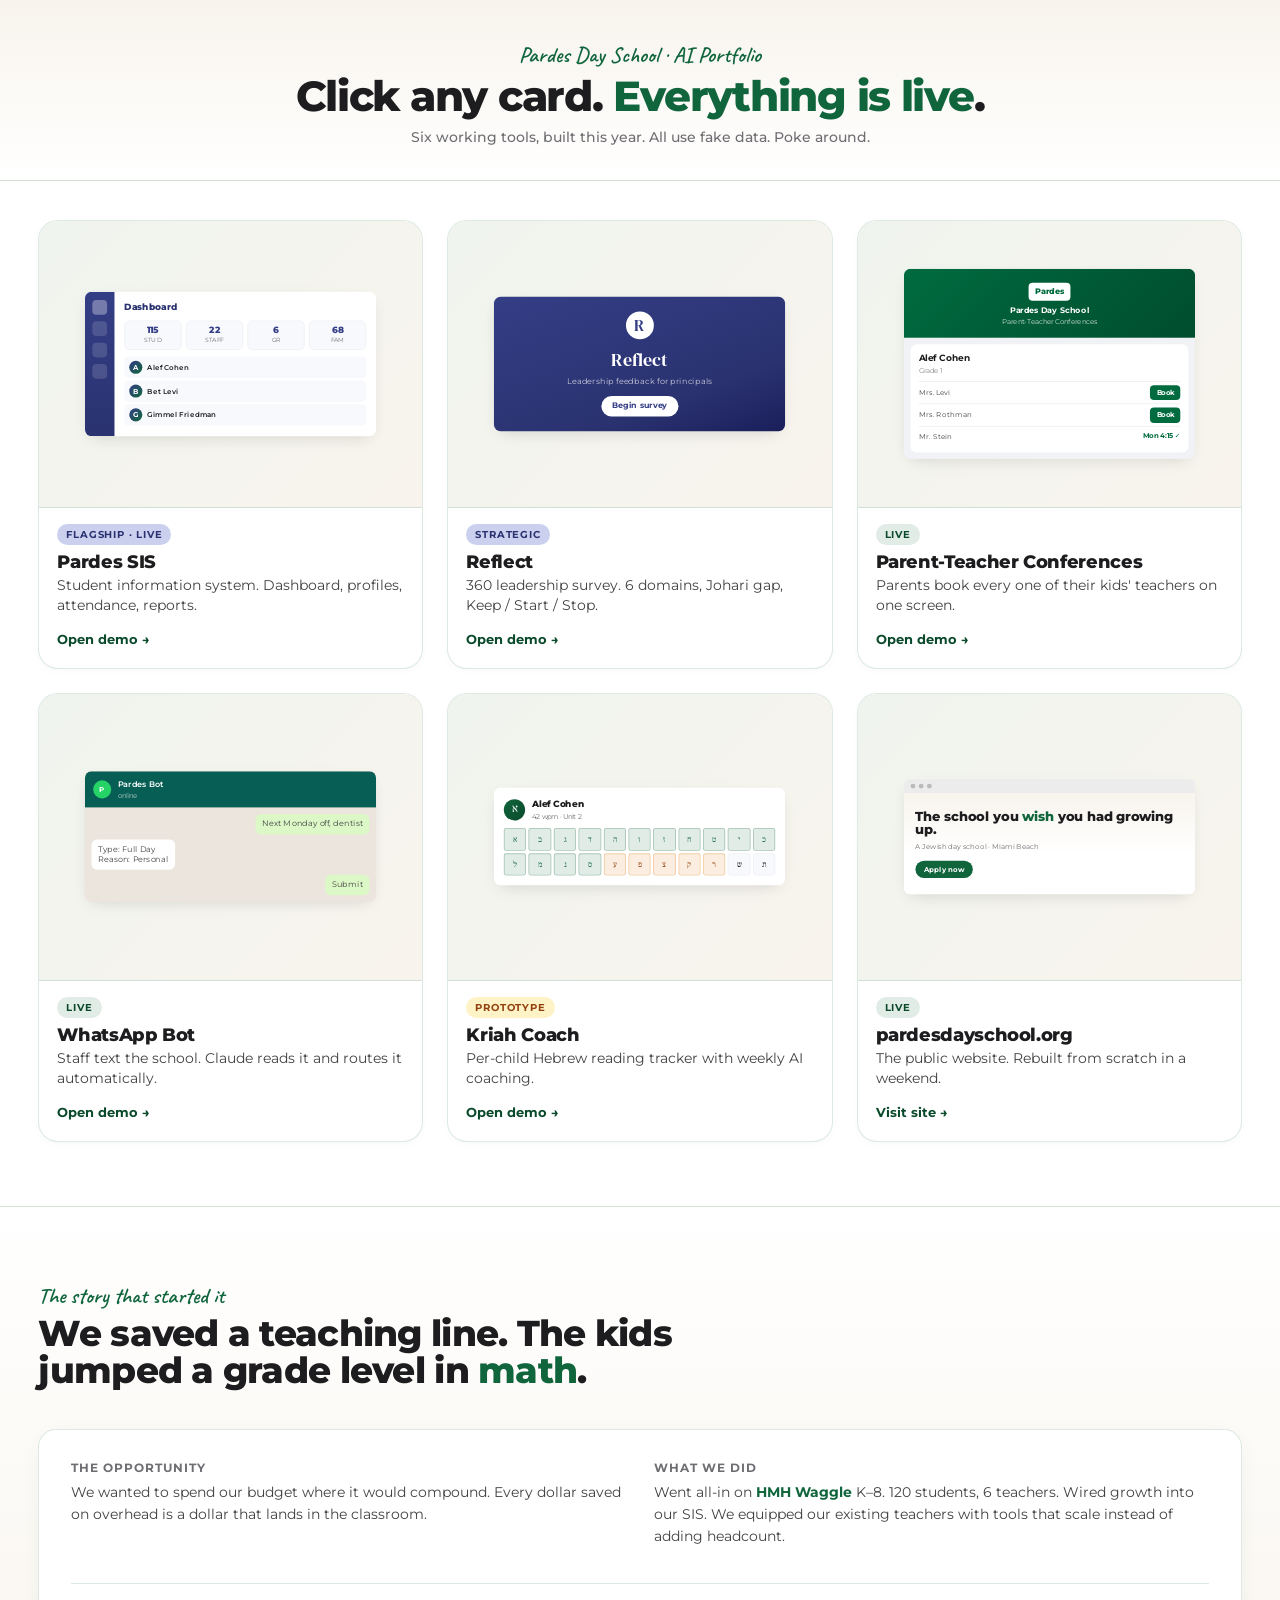
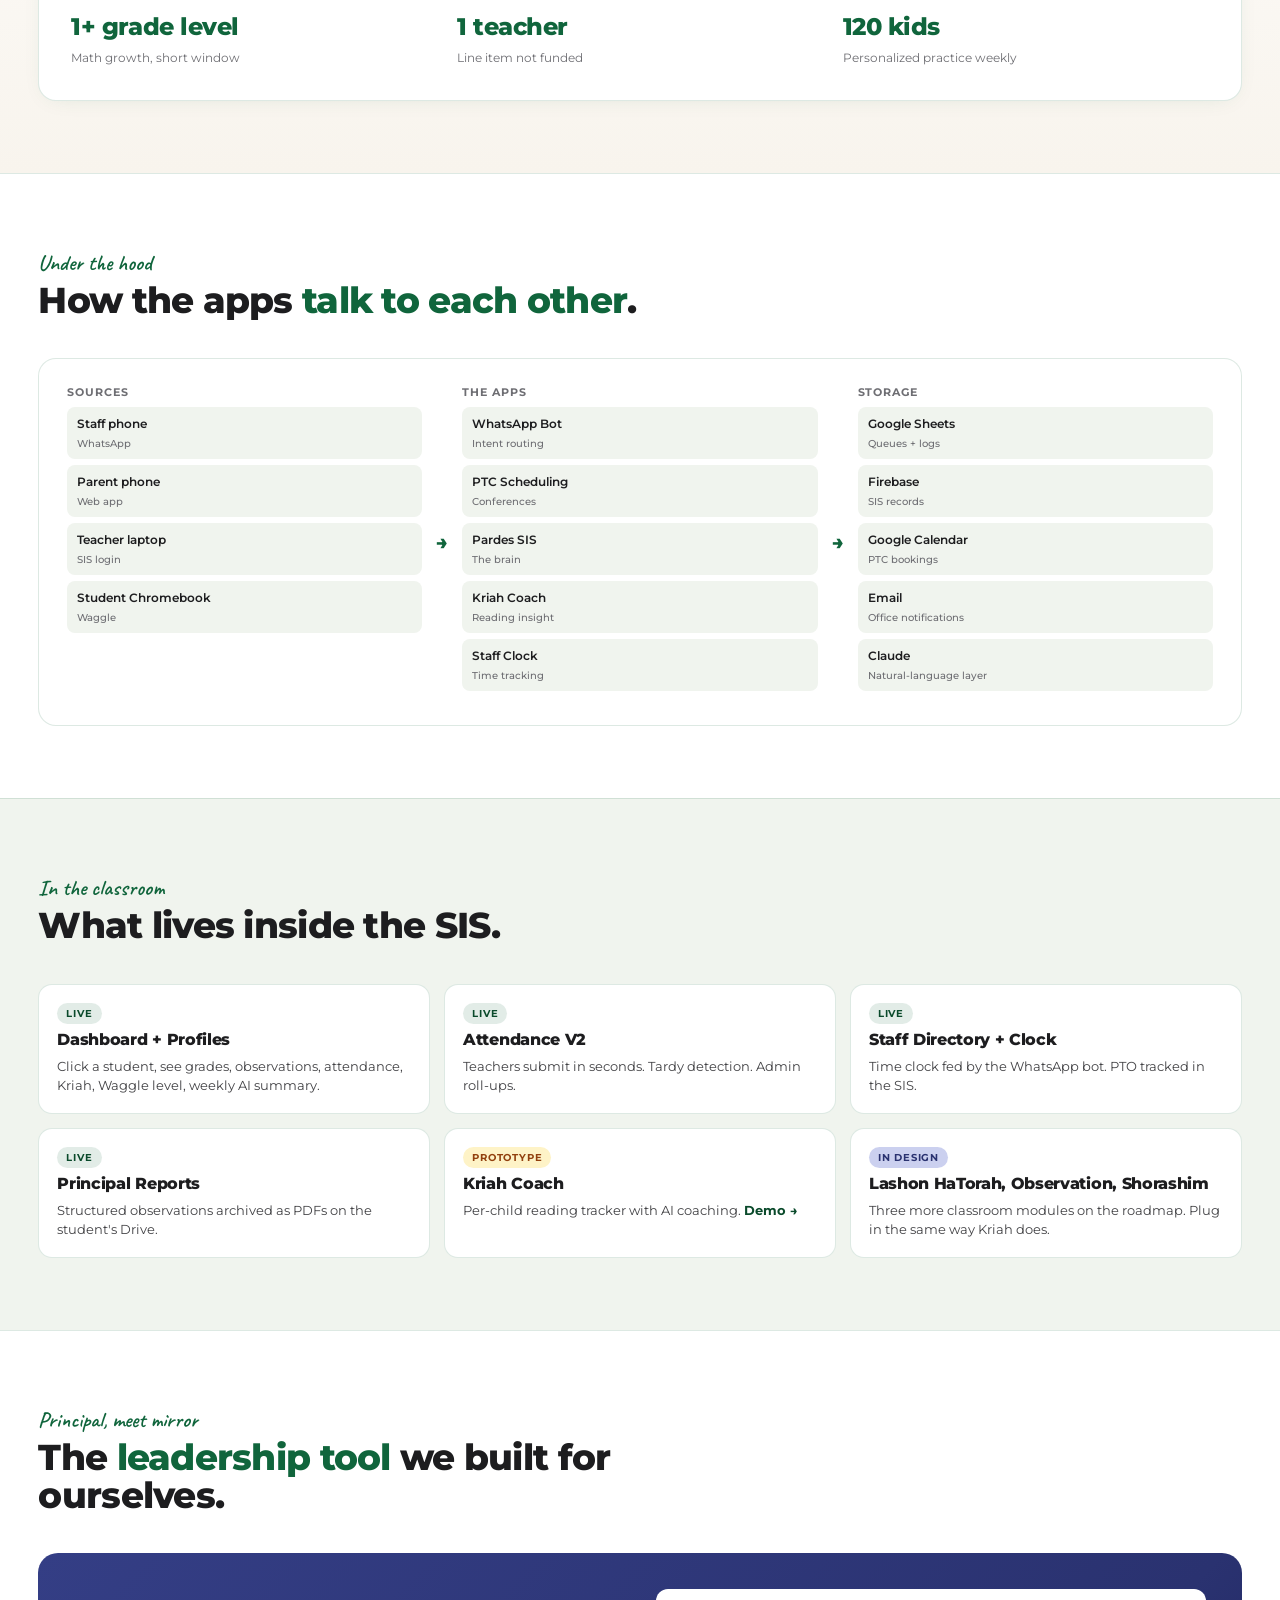
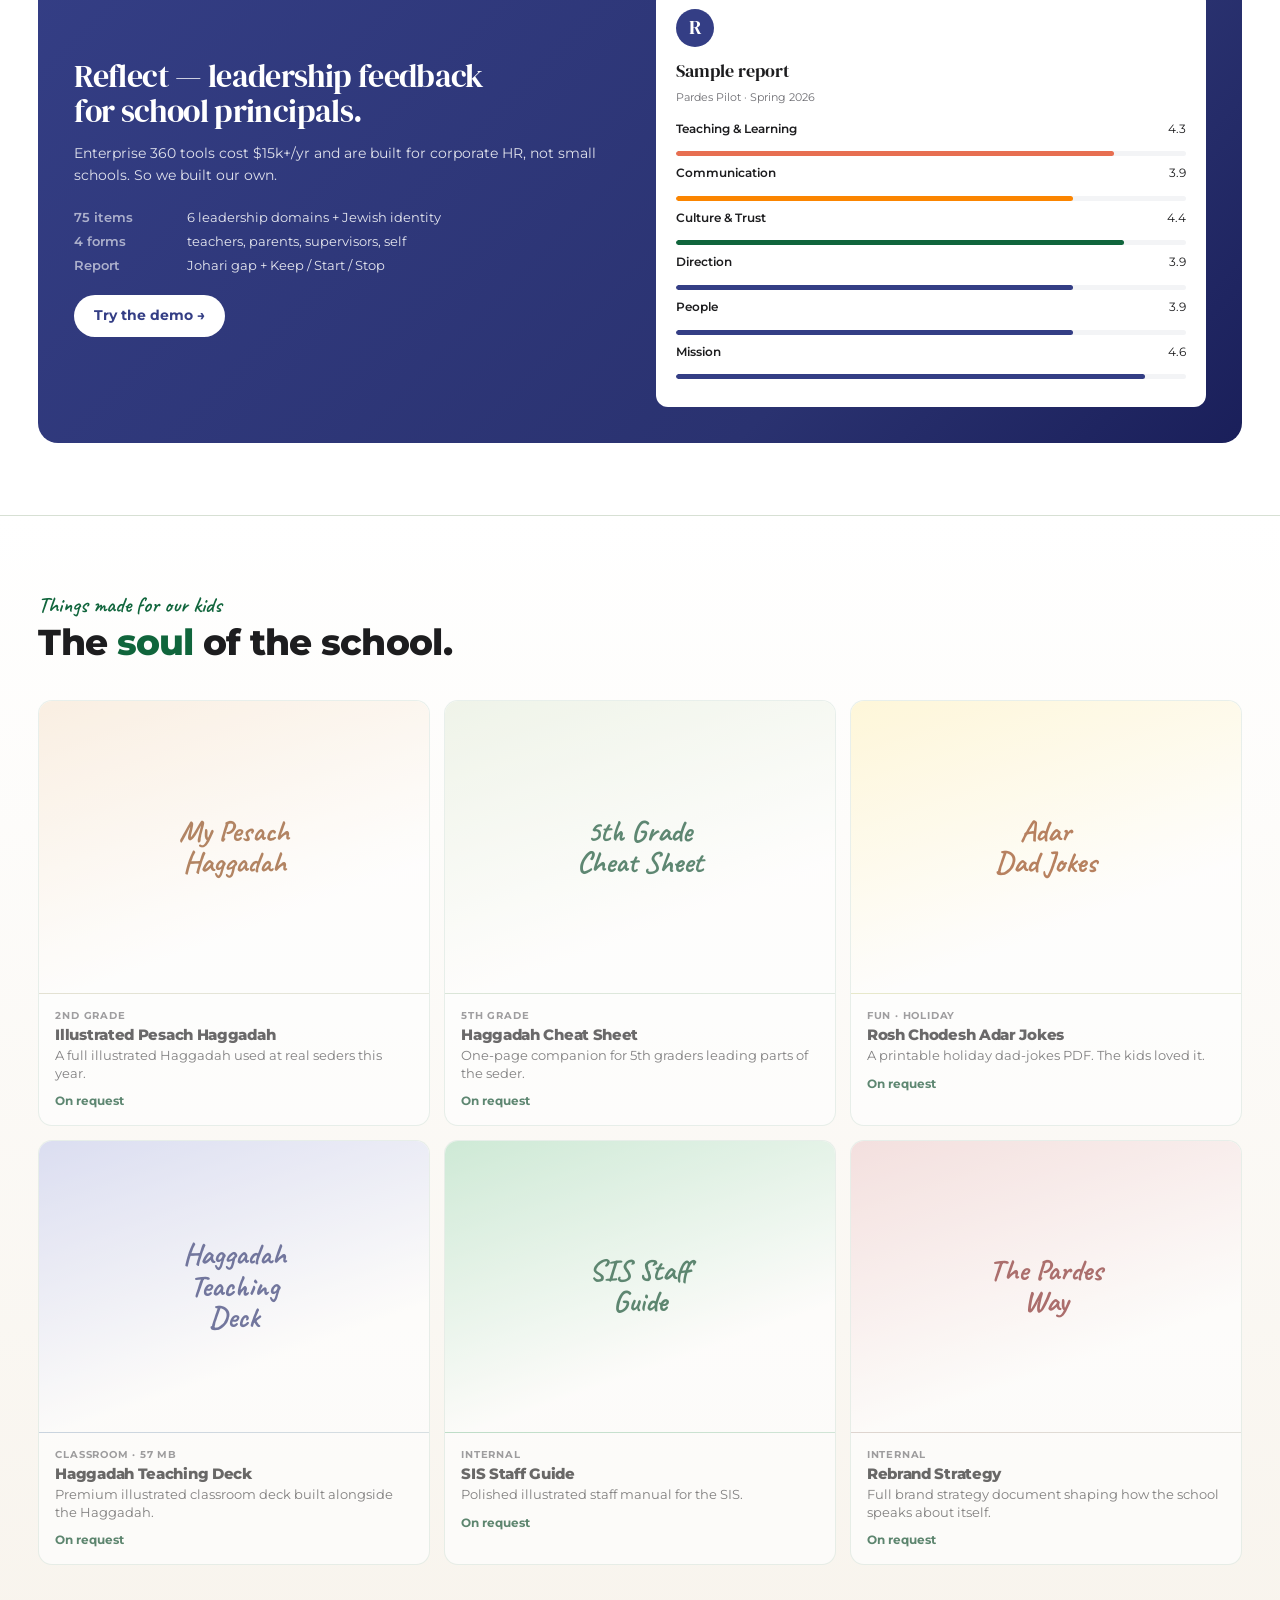
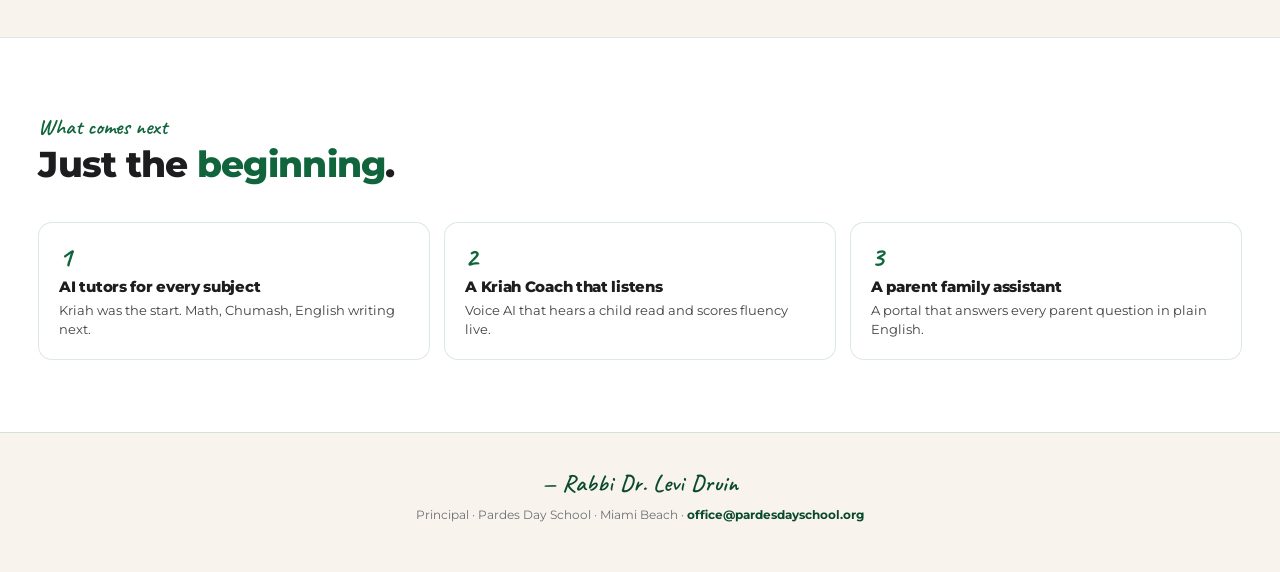
==== commit 69bc7584: "Opus re-ports: PTC, Reflect, WhatsApp, Kriah + landing tweaks Quality pass on 4 of 5 demos using Opu" ====
--- a/index.html
+++ b/index.html
@@ -175,7 +175,7 @@
       </a>
 
       <!-- Website -->
-      <a class="demo-tile" href="https://pardesdayschool.org" target="_blank" rel="noopener">
+      <a class="demo-tile" href="https://drlevidruin.github.io/pardes-website/" target="_blank" rel="noopener">
         <div class="demo-preview">
           <div class="demo-preview-inner">
             <div class="mp-web">
@@ -211,12 +211,12 @@
     </div>
     <div class="story">
       <div>
-        <h4>The problem</h4>
-        <p>We could not afford another assistant teacher for math. Kids needing extra practice were falling behind.</p>
+        <h4>The opportunity</h4>
+        <p>We wanted to spend our budget where it would compound. Every dollar saved on overhead is a dollar that lands in the classroom.</p>
       </div>
       <div>
         <h4>What we did</h4>
-        <p>Went all-in on <strong>HMH Waggle</strong> K&ndash;8. 120 students, 6 teachers. Wired growth into our SIS. Equipped, didn&#39;t hire.</p>
+        <p>Went all-in on <strong>HMH Waggle</strong> K&ndash;8. 120 students, 6 teachers. Wired growth into our SIS. We equipped our existing teachers with tools that scale instead of adding headcount.</p>
       </div>
       <div class="impact">
         <div><div class="n">1+ grade level</div><div class="l">Math growth, short window</div></div>
@@ -348,42 +348,42 @@
     </div>
     <div class="artifacts-grid">
 
-      <a class="artifact-card" href="artifacts/2nd-grade-haggadah-sample.pdf" target="_blank" rel="noopener">
+      <div class="artifact-card" data-disabled="true">
         <div class="artifact-shot haggadah">My Pesach<br>Haggadah</div>
         <div class="artifact-info">
-          <div class="tag">PDF &middot; 2nd Grade</div>
+          <div class="tag">2nd Grade</div>
           <h4>Illustrated Pesach Haggadah</h4>
-          <p>Used at real seders this year.</p>
-          <div class="open">Open PDF &rarr;</div>
-        </div>
-      </a>
-
-      <a class="artifact-card" href="artifacts/5th-grade-haggadah-cheat-sheet.pdf" target="_blank" rel="noopener">
+          <p>A full illustrated Haggadah used at real seders this year.</p>
+          <div class="open">On request</div>
+        </div>
+      </div>
+
+      <div class="artifact-card" data-disabled="true">
         <div class="artifact-shot cheat">5th Grade<br>Cheat Sheet</div>
         <div class="artifact-info">
-          <div class="tag">PDF &middot; 5th Grade</div>
+          <div class="tag">5th Grade</div>
           <h4>Haggadah Cheat Sheet</h4>
-          <p>One-page companion for 5th graders.</p>
-          <div class="open">Open PDF &rarr;</div>
-        </div>
-      </a>
-
-      <a class="artifact-card" href="artifacts/rosh-chodesh-dad-jokes.pdf" target="_blank" rel="noopener">
+          <p>One-page companion for 5th graders leading parts of the seder.</p>
+          <div class="open">On request</div>
+        </div>
+      </div>
+
+      <div class="artifact-card" data-disabled="true">
         <div class="artifact-shot jokes">Adar<br>Dad Jokes</div>
         <div class="artifact-info">
-          <div class="tag">PDF &middot; Fun</div>
+          <div class="tag">Fun &middot; Holiday</div>
           <h4>Rosh Chodesh Adar Jokes</h4>
-          <p>The kids loved it.</p>
-          <div class="open">Open PDF &rarr;</div>
-        </div>
-      </a>
+          <p>A printable holiday dad-jokes PDF. The kids loved it.</p>
+          <div class="open">On request</div>
+        </div>
+      </div>
 
       <div class="artifact-card" data-disabled="true">
         <div class="artifact-shot deck">Haggadah<br>Teaching<br>Deck</div>
         <div class="artifact-info">
-          <div class="tag">Private &middot; 57 MB</div>
+          <div class="tag">Classroom &middot; 57 MB</div>
           <h4>Haggadah Teaching Deck</h4>
-          <p>Premium illustrated classroom deck.</p>
+          <p>Premium illustrated classroom deck built alongside the Haggadah.</p>
           <div class="open">On request</div>
         </div>
       </div>
@@ -393,7 +393,7 @@
         <div class="artifact-info">
           <div class="tag">Internal</div>
           <h4>SIS Staff Guide</h4>
-          <p>Illustrated staff manual.</p>
+          <p>Polished illustrated staff manual for the SIS.</p>
           <div class="open">On request</div>
         </div>
       </div>
@@ -403,7 +403,7 @@
         <div class="artifact-info">
           <div class="tag">Internal</div>
           <h4>Rebrand Strategy</h4>
-          <p>Full brand strategy doc.</p>
+          <p>Full brand strategy document shaping how the school speaks about itself.</p>
           <div class="open">On request</div>
         </div>
       </div>
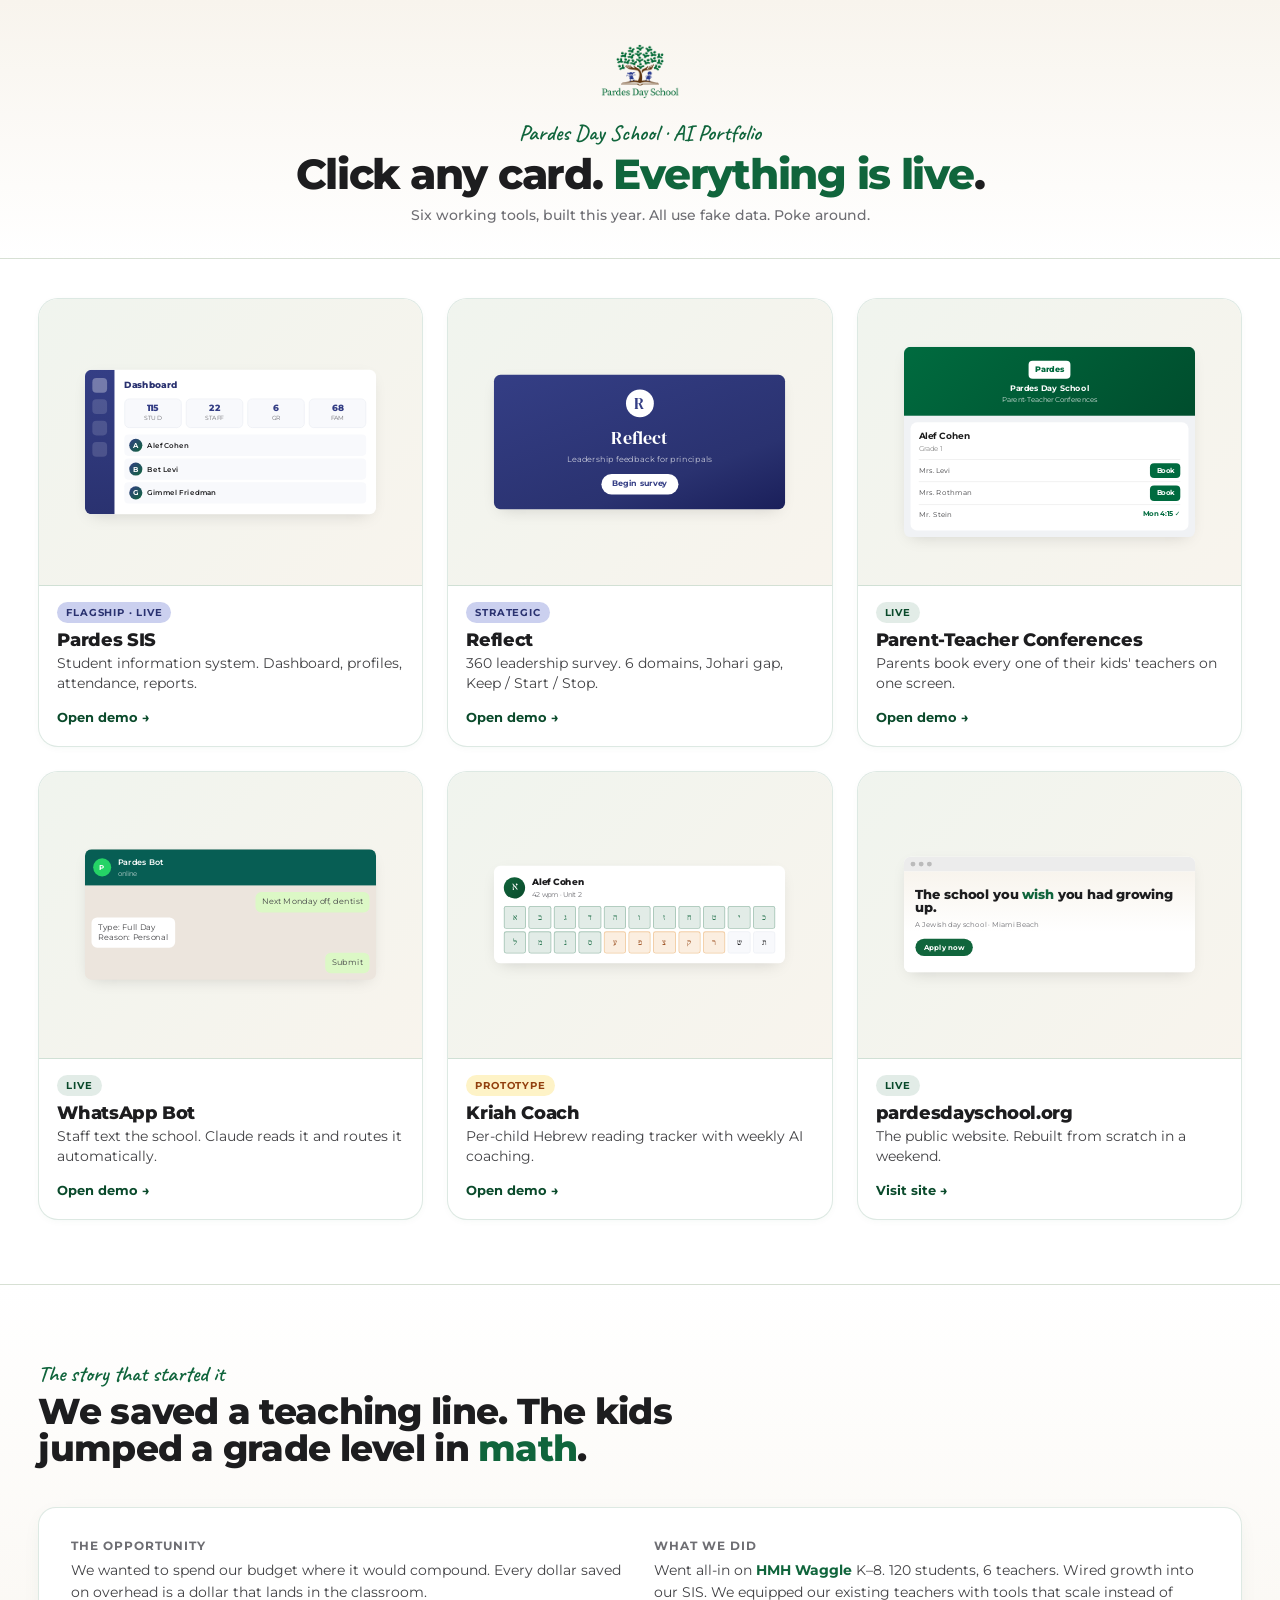
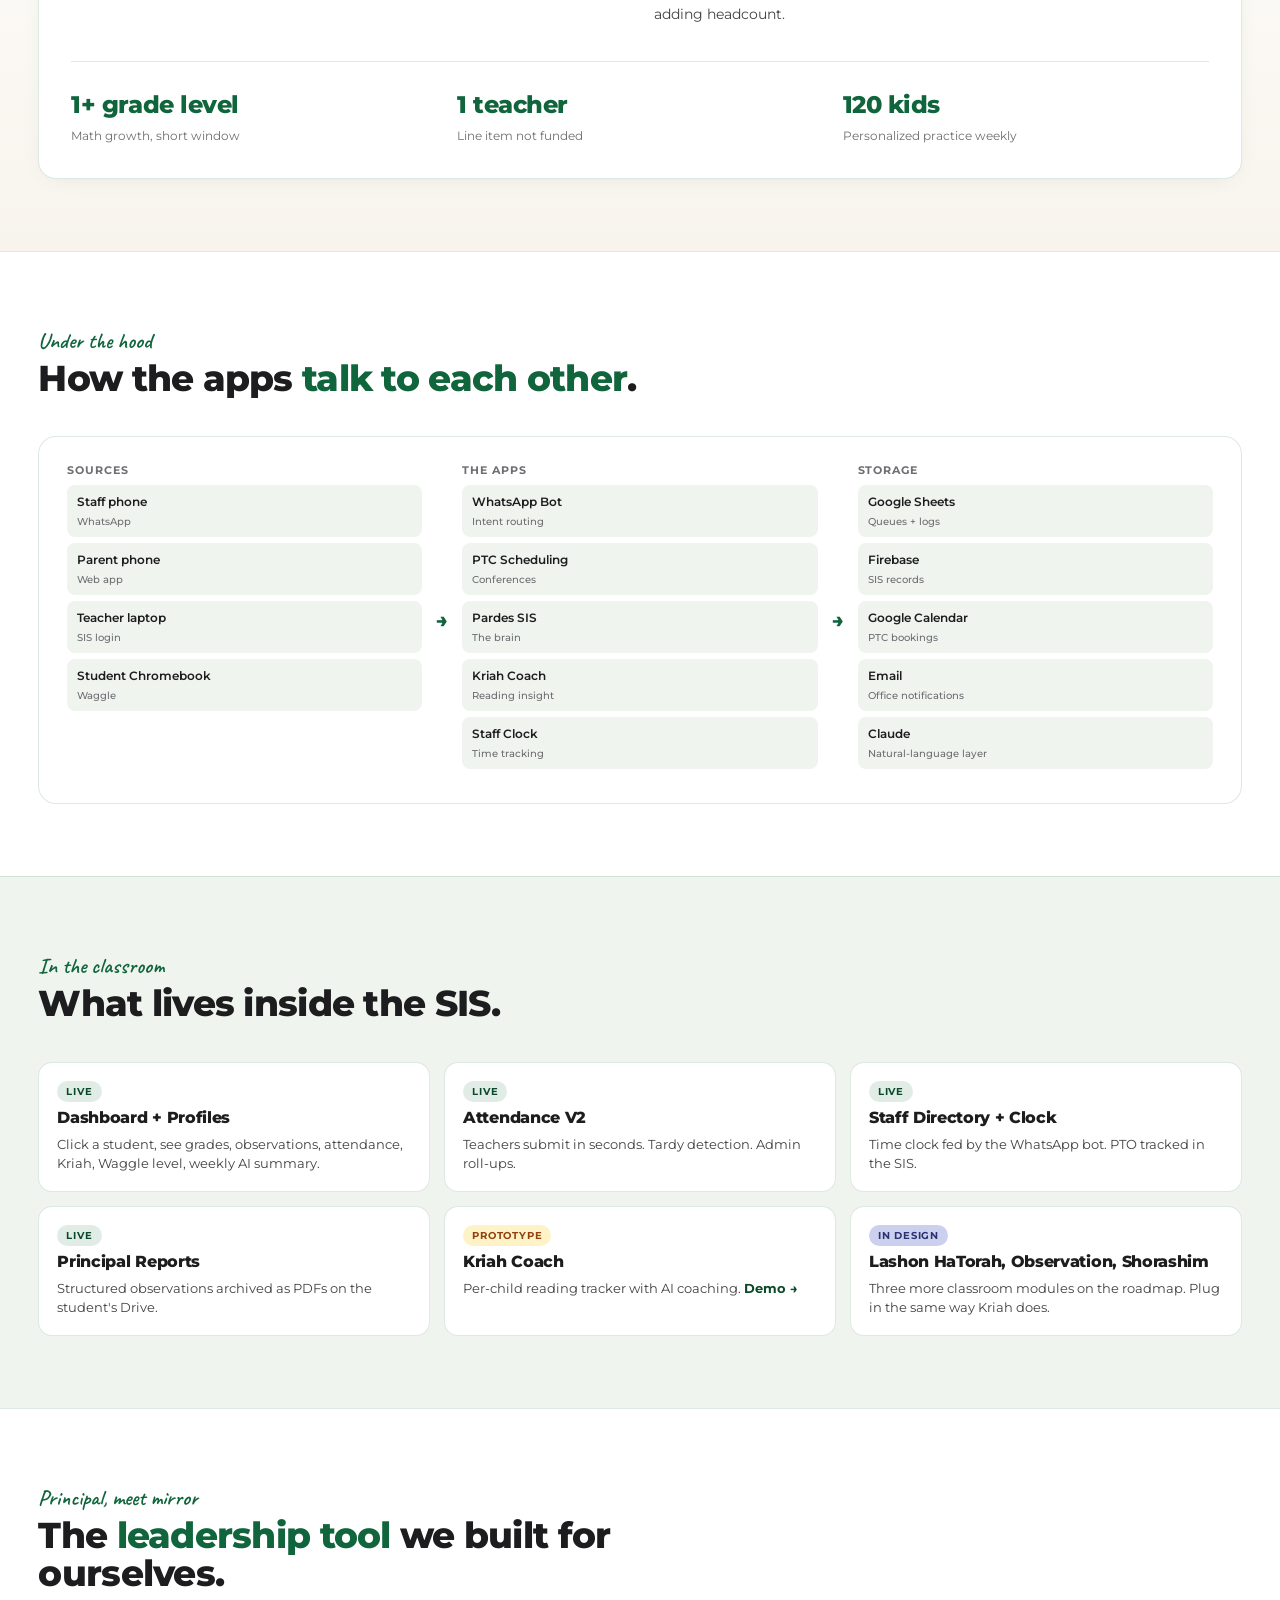
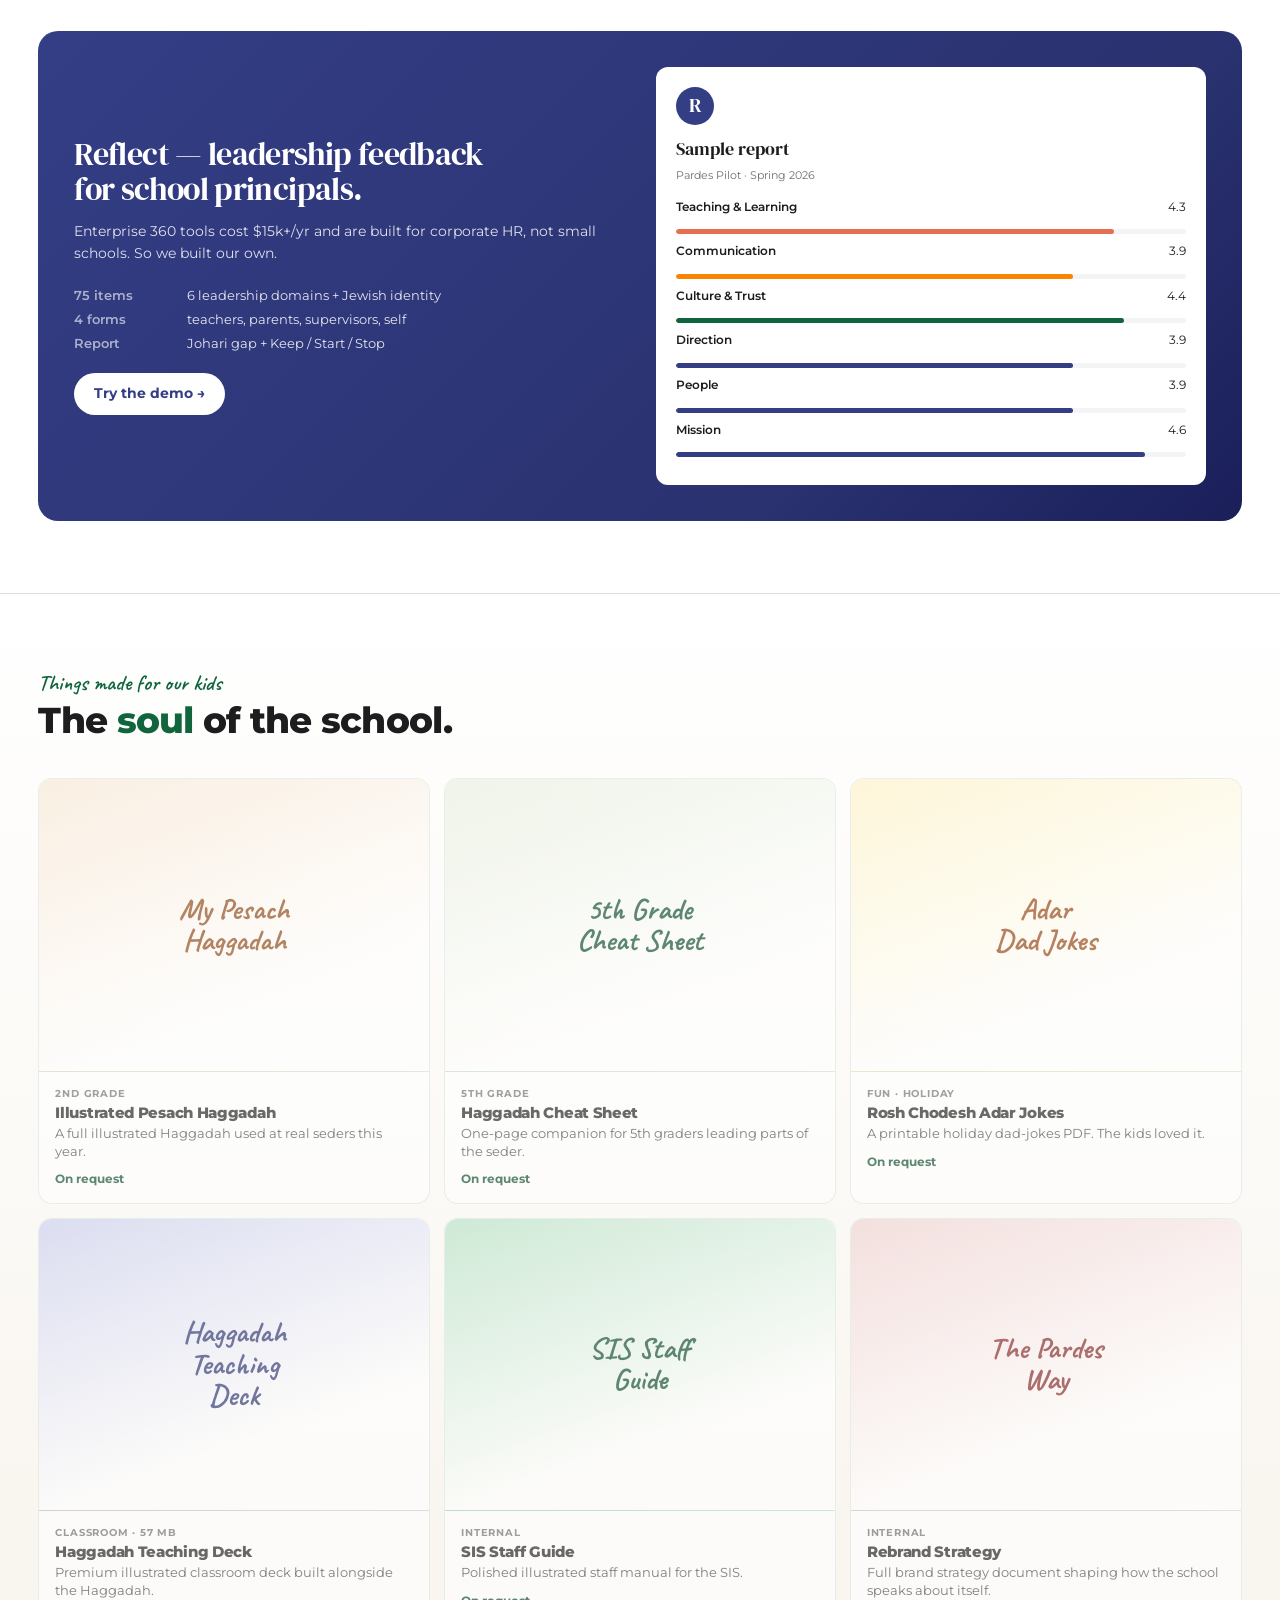
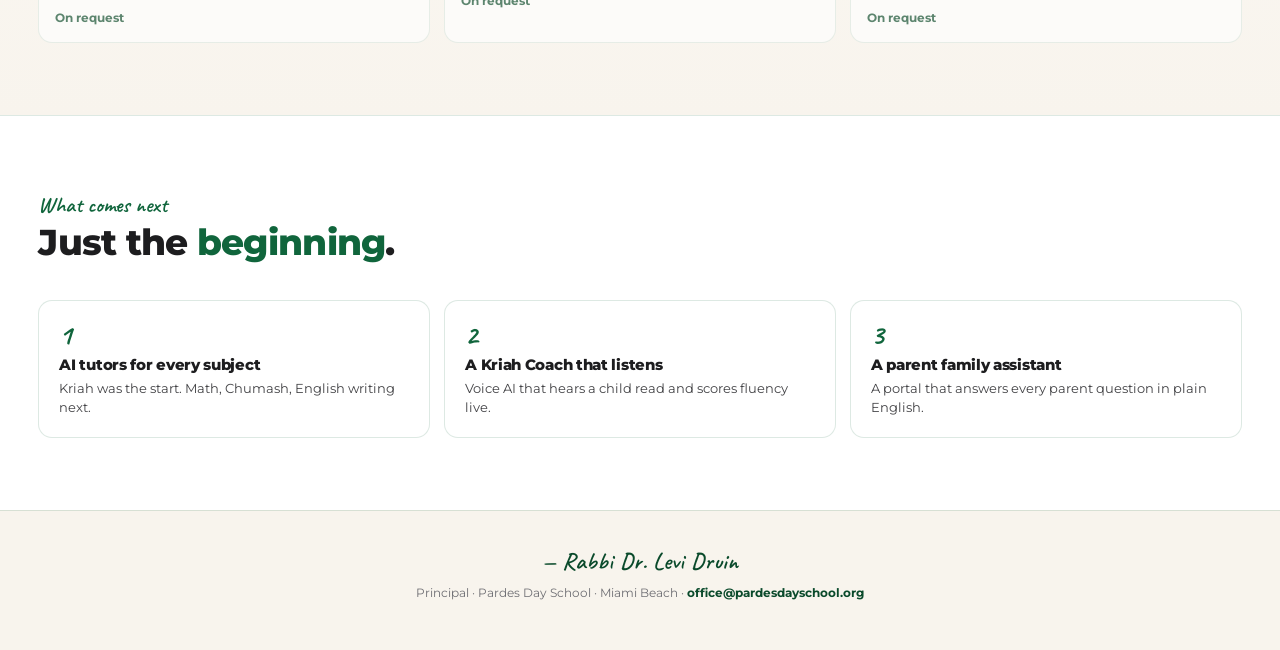
==== commit 7121285b: "Use real Pardes logo from Drive; revert PTC pill to canonical position - Downloaded the Pardes logo " ====
--- a/index.html
+++ b/index.html
@@ -26,6 +26,7 @@
 <!-- Compact header -->
 <header class="header">
   <div class="container">
+    <img src="assets/pardes-logo.png" alt="Pardes Day School" class="header-logo">
     <div class="kicker">Pardes Day School &middot; AI Portfolio</div>
     <h1>Click any card. <em>Everything is live</em>.</h1>
     <div class="sub">Six working tools, built this year. All use fake data. Poke around.</div>
--- a/assets/css/deck.css
+++ b/assets/css/deck.css
@@ -50,6 +50,12 @@
   background: linear-gradient(180deg, var(--cream) 0%, #ffffff 100%);
   text-align: center;
   border-bottom: 1px solid var(--line);
+}
+.header-logo {
+  display: block;
+  height: 64px;
+  width: auto;
+  margin: 0 auto 14px;
 }
 .header .kicker {
   font-family: 'Caveat', cursive;
